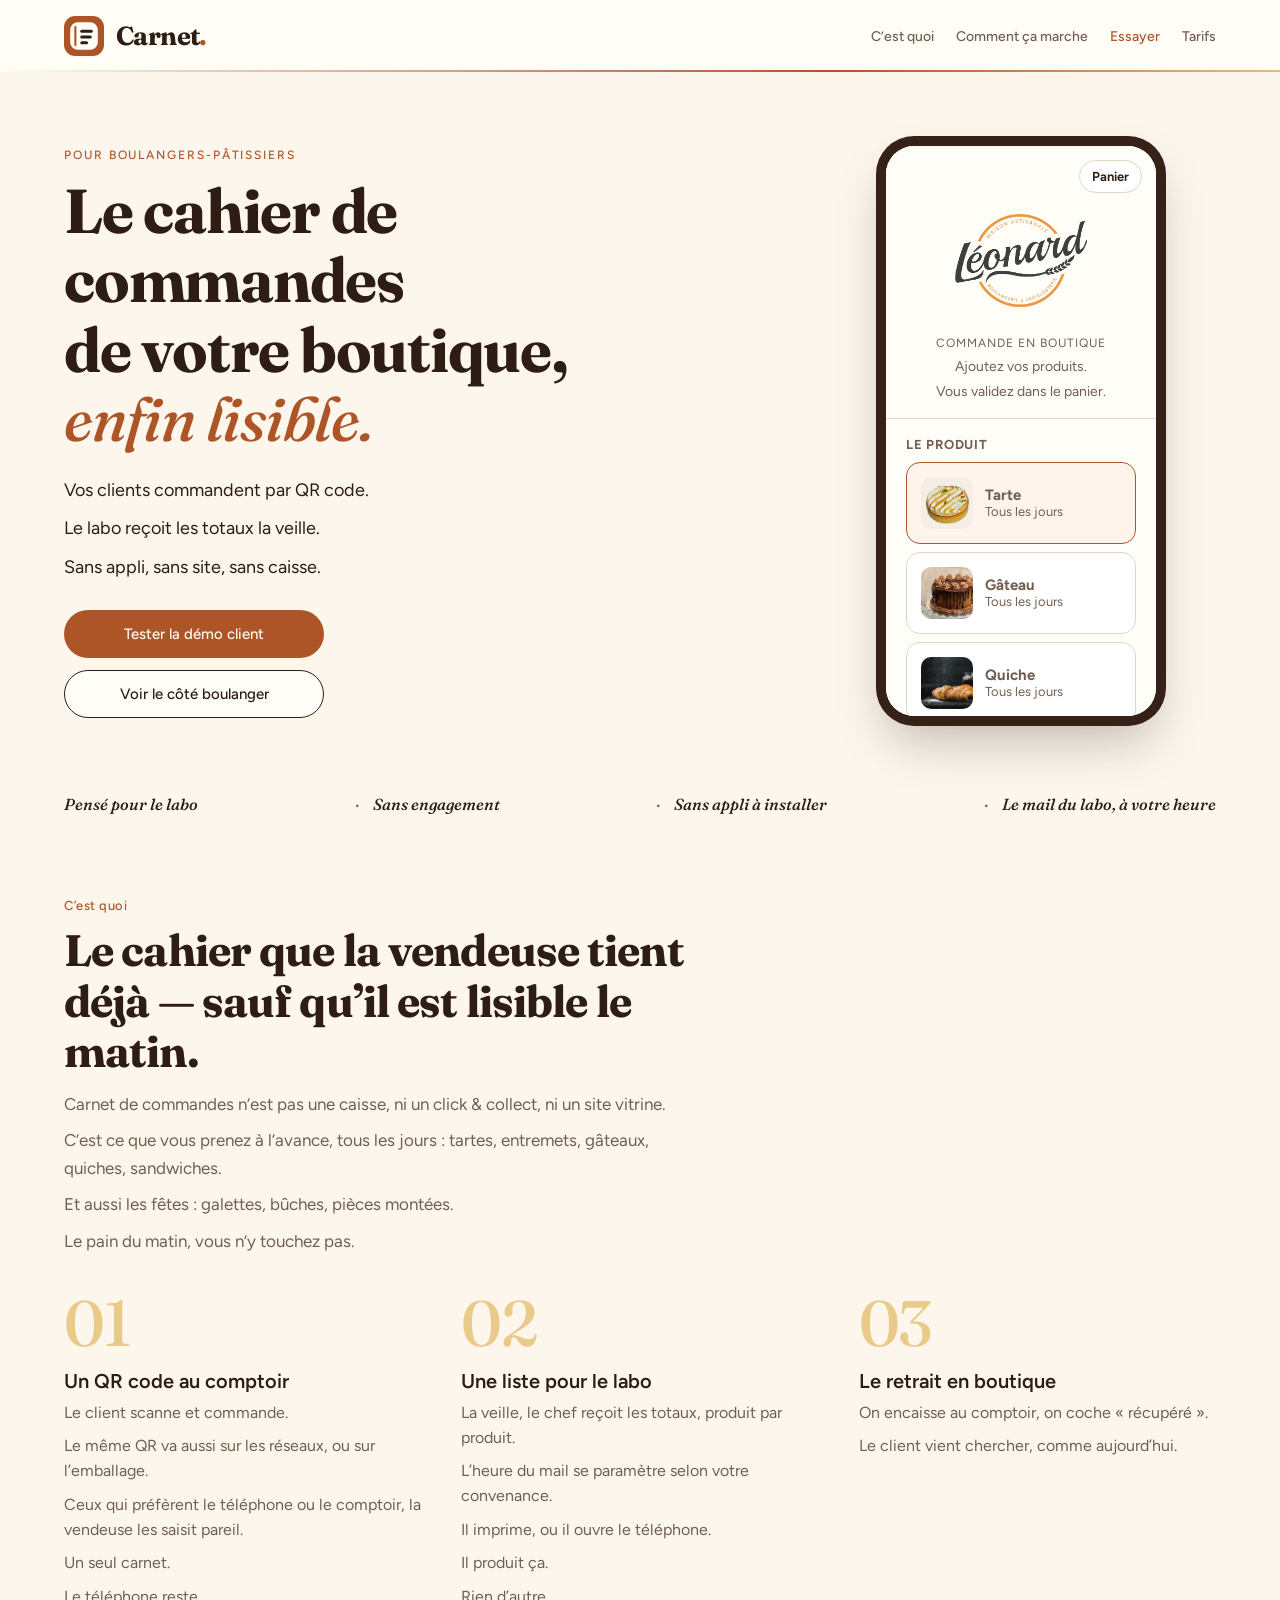
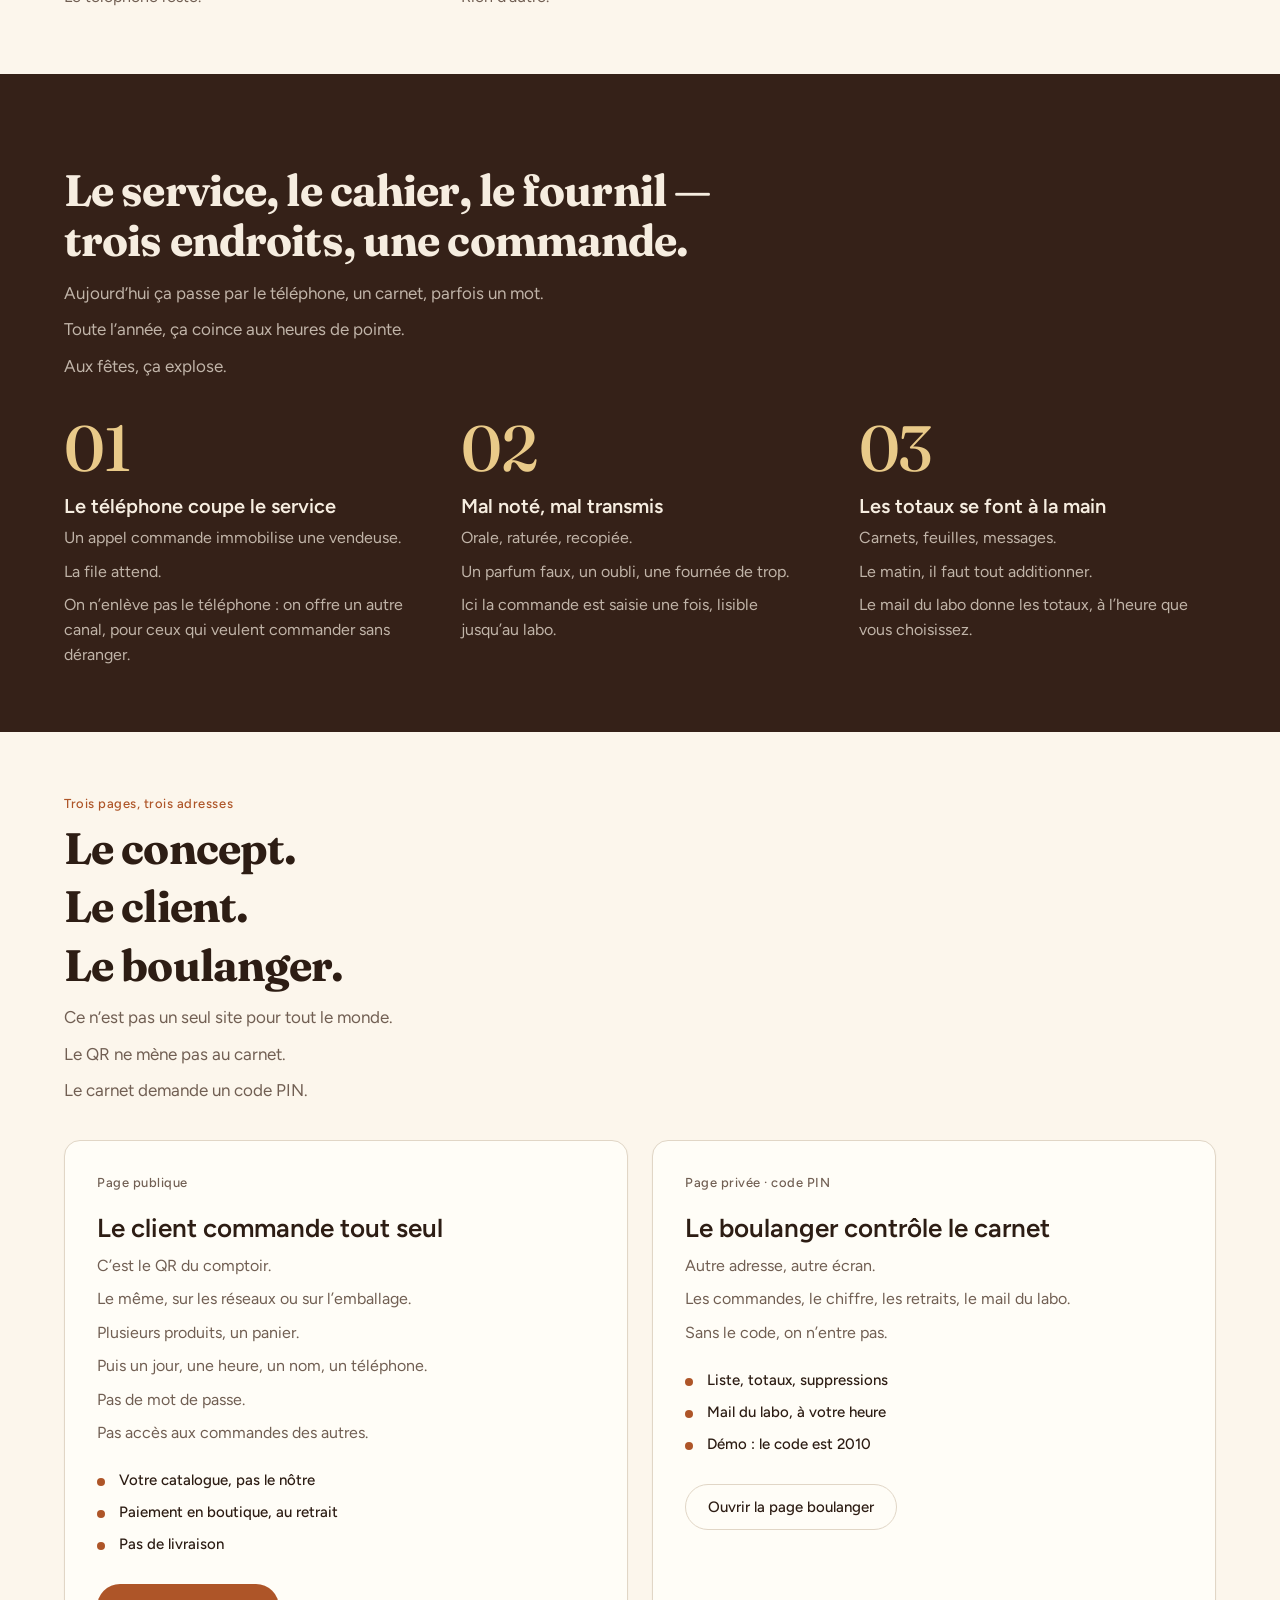
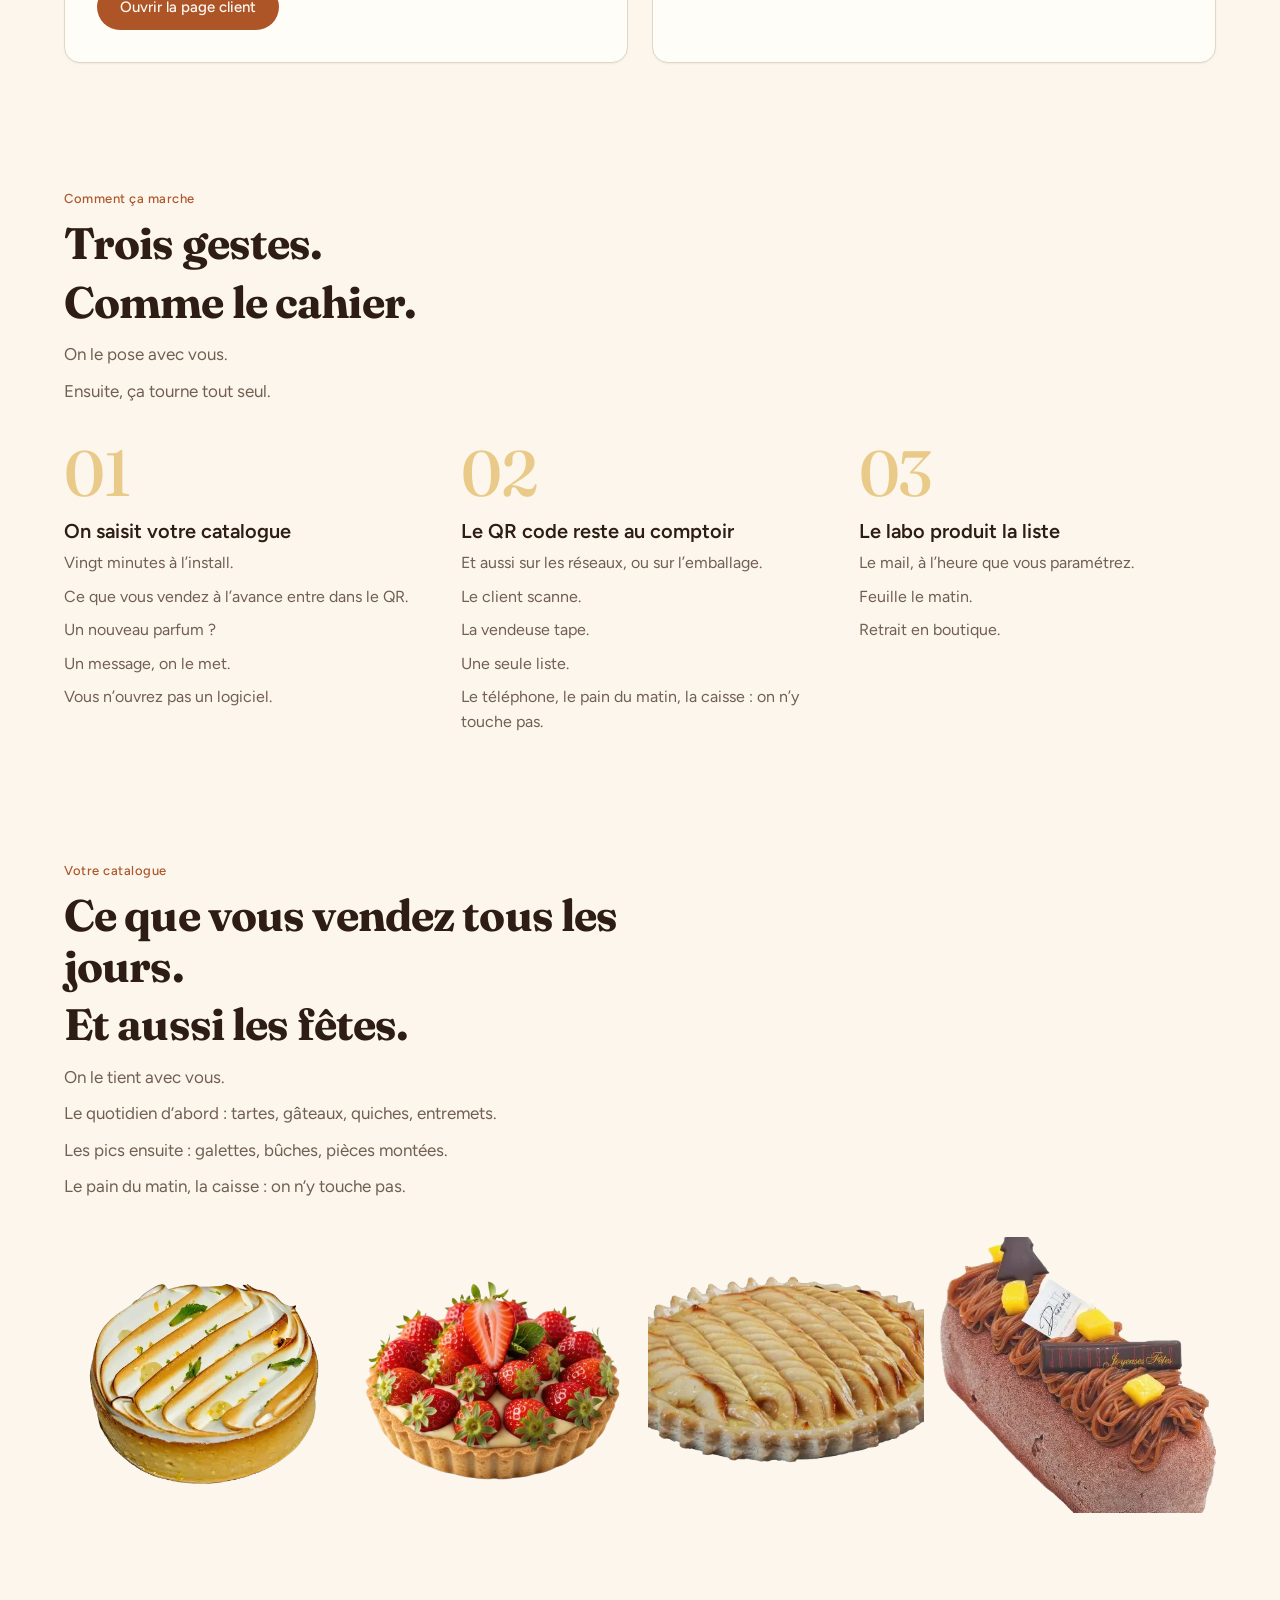
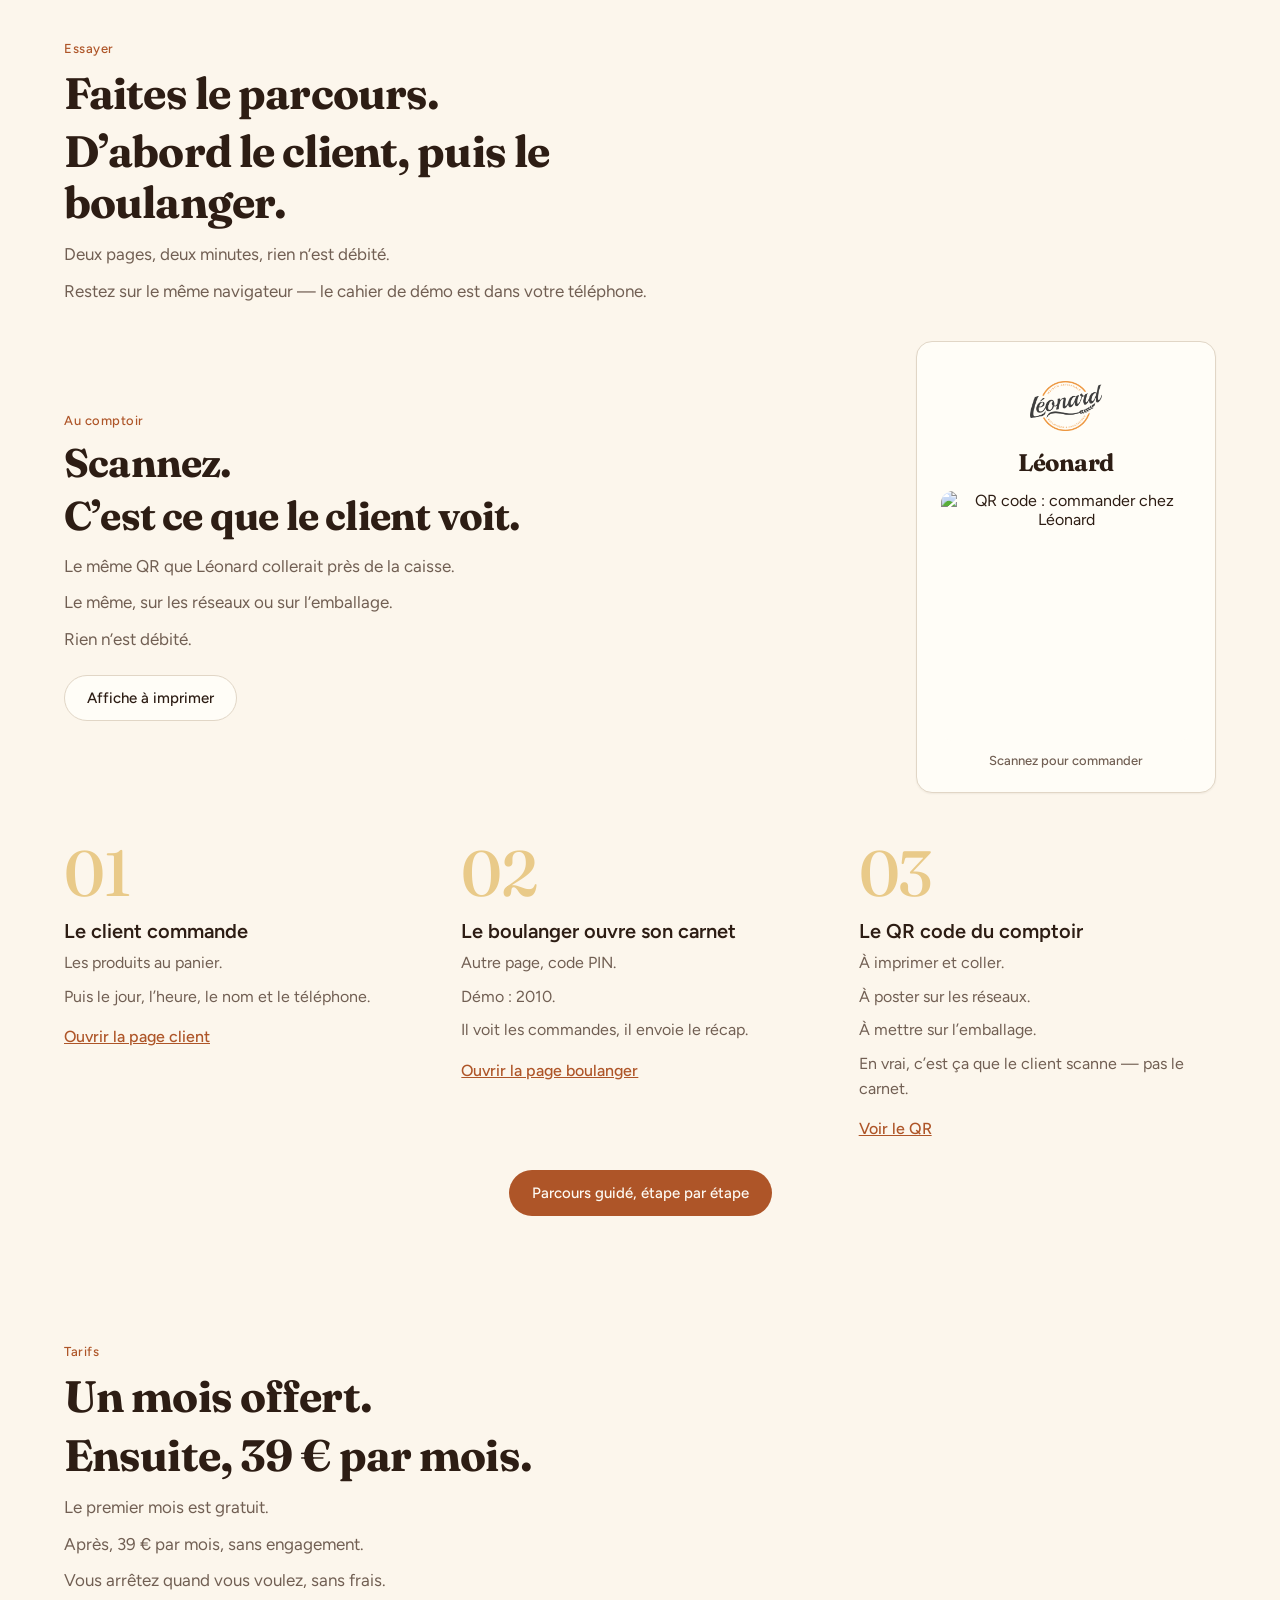
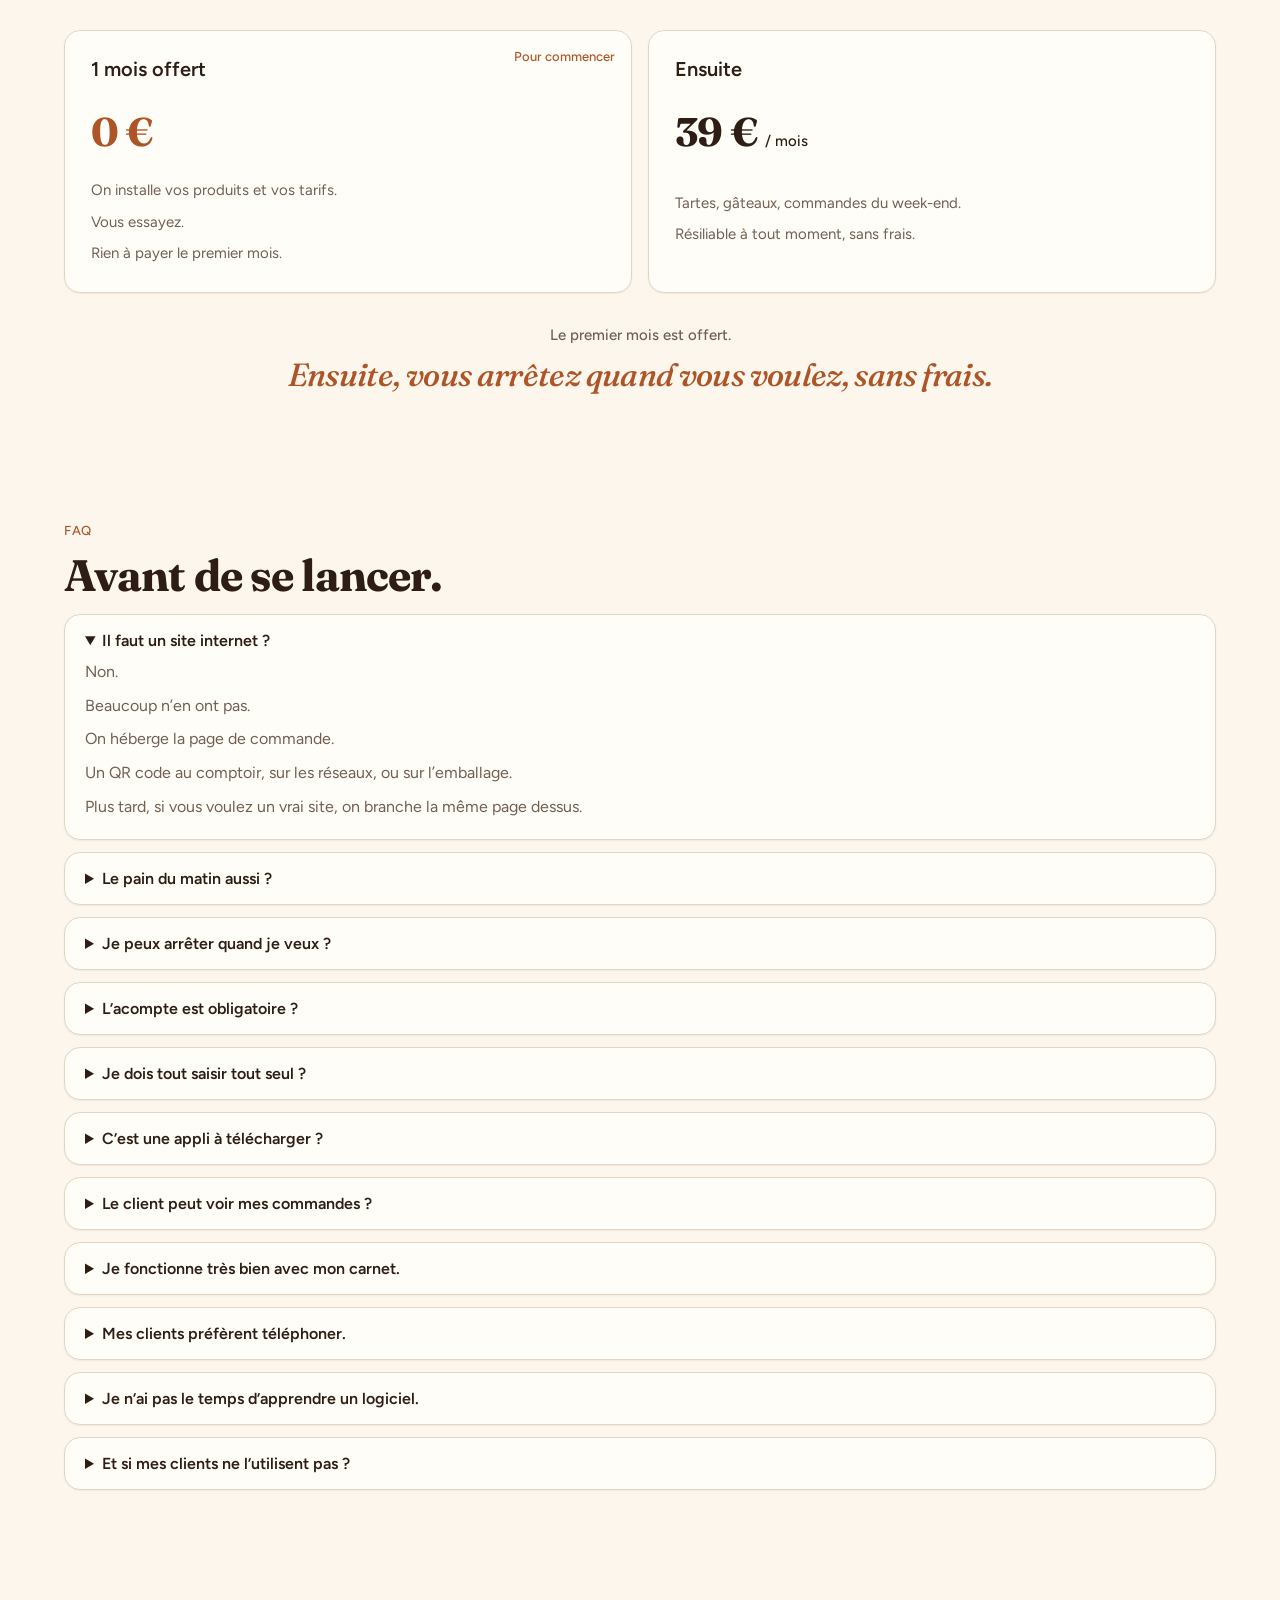
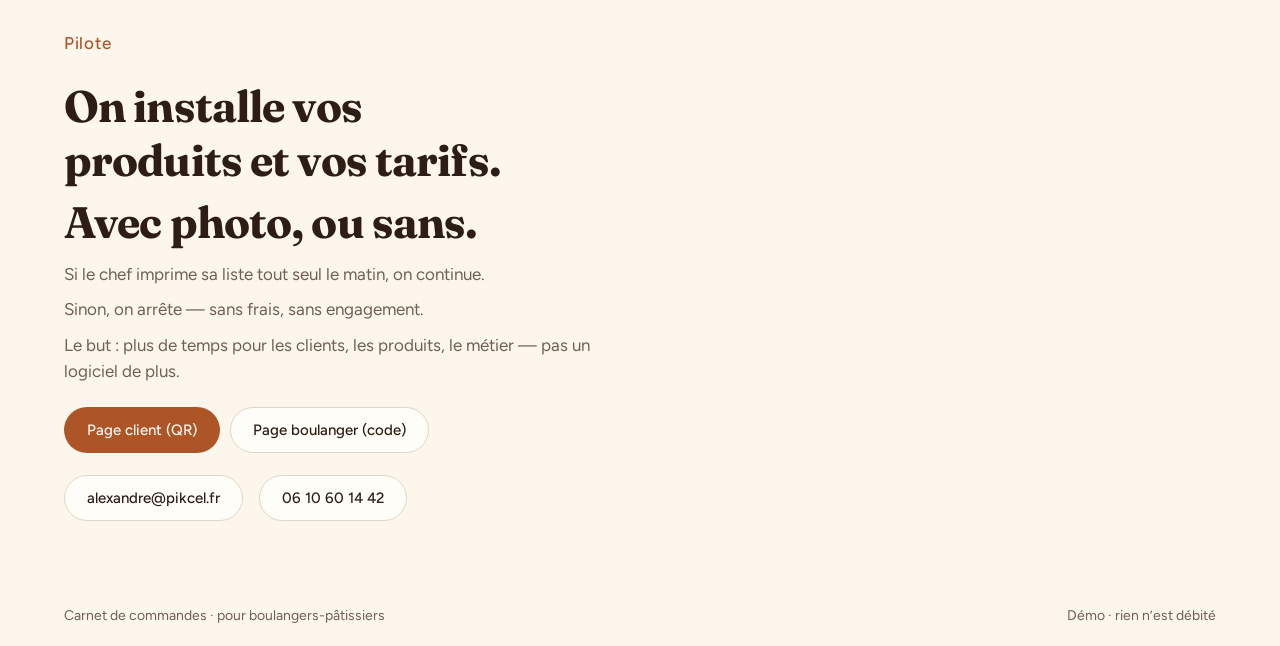
==== index.html @ 541cb3a3 "Donner a la vitrine l'allure d'une fiche de boulangerie, avec le telephone de demo et un menu mobile" ====
<!DOCTYPE html>
<html lang="fr">
<head>
  <meta charset="UTF-8">
  <meta name="viewport" content="width=device-width, initial-scale=1">
  <title>Carnet de commandes — Le cahier des boulangers-pâtissiers</title>
  <meta name="description" content="Le cahier de commandes de la boutique, lisible pour le labo. Moins d’appels pendant le service, moins d’erreurs de transmission. Sans site, sans appli, sans caisse.">
  <link rel="preconnect" href="https://fonts.googleapis.com">
  <link rel="preconnect" href="https://fonts.gstatic.com" crossorigin>
  <link href="https://fonts.googleapis.com/css2?family=Figtree:wght@400;500;600&family=Fraunces:ital,opsz,wght@0,9..144,500;0,9..144,700;1,9..144,500&display=swap" rel="stylesheet">
  <link rel="stylesheet" href="styles.css?v=57">
  <script src="motion.js?v=2"></script>
</head>
<body class="site">
  <header class="mast">
    <div class="wrap mast-in">
      <a class="brand" href="index.html">
        <img class="brand-logo" src="assets/logo-carnet.svg?v=6" alt="">
        Carnet<span class="brand-dot">.</span>
      </a>
      <nav class="nav" id="site-nav">
        <div class="nav-panel">
          <div class="nav-links">
            <a href="#quoi">C’est quoi</a>
            <a href="#marche">Comment ça marche</a>
            <a class="is-act" href="#essai">Essayer</a>
            <a href="#tarifs">Tarifs</a>
          </div>
          <div class="nav-extra">
            <p class="nav-pitch">Le cahier de commandes de la boutique.<br>Lisible pour le labo.</p>
            <ul class="nav-points">
              <li>Sans site</li>
              <li>Sans appli</li>
              <li>Code PIN</li>
            </ul>
            <p class="nav-kicker">Deux pages indépendantes</p>
            <div class="nav-cards">
              <a class="nav-card" href="commande.html">
                <span>Page publique</span>
                <strong>Le client commande</strong>
              </a>
              <a class="nav-card" href="patron.html">
                <span>Page privée · PIN</span>
                <strong>Le boulanger contrôle</strong>
              </a>
            </div>
            <div class="nav-foot">
              <a href="tel:+33610601442">06 10 60 14 42</a>
              <a href="mailto:alexandre@pikcel.fr">alexandre@pikcel.fr</a>
            </div>
          </div>
        </div>
      </nav>
      <button class="nav-toggle" type="button" aria-expanded="false" aria-controls="site-nav" aria-label="Ouvrir le menu">
        <span></span>
      </button>
    </div>
  </header>

  <section class="hero-pro">
    <div class="wrap hero-grid">
      <div>
        <p class="badge">Pour boulangers-pâtissiers</p>
        <h1>Le cahier de commandes<br>de votre boutique,<br><em>enfin lisible.</em></h1>
        <p class="lead">Vos clients commandent par QR code.<br>Le labo reçoit les totaux la veille.<br>Sans appli, sans site, sans caisse.</p>
        <div class="cta-row">
          <a class="btn btn-fill" href="commande.html">Tester la démo client</a>
          <a class="btn btn-line" href="patron.html">Voir le côté boulanger</a>
        </div>
      </div>
      <div class="device-wrap">
        <div class="device">
          <iframe src="commande.html" title="Ce que le client voit en scannant le QR" loading="lazy"></iframe>
        </div>
      </div>
    </div>
  </section>

  <section class="trust">
    <div class="wrap">
      <ul class="trust-in">
        <li>Pensé pour le labo</li>
        <li>Sans engagement</li>
        <li>Sans appli à installer</li>
        <li>Le mail du labo, à votre heure</li>
      </ul>
    </div>
  </section>

  <section class="block" id="quoi">
    <div class="wrap">
      <p class="eyebrow-pro">C’est quoi</p>
      <h2>Le cahier que la vendeuse tient déjà — sauf qu’il est lisible le matin.</h2>
      <p class="intro">Carnet de commandes n’est pas une caisse, ni un click &amp; collect, ni un site vitrine.<br>C’est ce que vous prenez à l’avance, tous les jours : tartes, entremets, gâteaux, quiches, sandwiches.<br>Et aussi les fêtes : galettes, bûches, pièces montées.<br>Le pain du matin, vous n’y touchez pas.</p>
      <ol class="ledger">
        <li>
          <span>01</span>
          <div>
            <h3>Un QR code au comptoir</h3>
            <p>Le client scanne et commande.<br>Le même QR va aussi sur les réseaux, ou sur l’emballage.<br>Ceux qui préfèrent le téléphone ou le comptoir, la vendeuse les saisit pareil.<br>Un seul carnet.<br>Le téléphone reste.</p>
          </div>
        </li>
        <li>
          <span>02</span>
          <div>
            <h3>Une liste pour le labo</h3>
            <p>La veille, le chef reçoit les totaux, produit par produit.<br>L’heure du mail se paramètre selon votre convenance.<br>Il imprime, ou il ouvre le téléphone.<br>Il produit ça.<br>Rien d’autre.</p>
          </div>
        </li>
        <li>
          <span>03</span>
          <div>
            <h3>Le retrait en boutique</h3>
            <p>On encaisse au comptoir, on coche « récupéré ».<br>Le client vient chercher, comme aujourd’hui.</p>
          </div>
        </li>
      </ol>
    </div>
  </section>

  <section class="block is-crust" id="probleme">
    <div class="wrap">
      <p class="eyebrow-pro">Le problème</p>
      <h2>Le service, le cahier, le fournil — trois endroits, une commande.</h2>
      <p class="intro">Aujourd’hui ça passe par le téléphone, un carnet, parfois un mot.<br>Toute l’année, ça coince aux heures de pointe.<br>Aux fêtes, ça explose.</p>
      <ol class="faults">
        <li>
          <h3>Le téléphone coupe le service</h3>
          <p>Un appel commande immobilise une vendeuse.<br>La file attend.<br>On n’enlève pas le téléphone : on offre un autre canal, pour ceux qui veulent commander sans déranger.</p>
        </li>
        <li>
          <h3>Mal noté, mal transmis</h3>
          <p>Orale, raturée, recopiée.<br>Un parfum faux, un oubli, une fournée de trop.<br>Ici la commande est saisie une fois, lisible jusqu’au labo.</p>
        </li>
        <li>
          <h3>Les totaux se font à la main</h3>
          <p>Carnets, feuilles, messages.<br>Le matin, il faut tout additionner.<br>Le mail du labo donne les totaux, à l’heure que vous choisissez.</p>
        </li>
      </ol>
    </div>
  </section>

  <section class="block" id="vues">
    <div class="wrap">
      <p class="eyebrow-pro">Trois pages, trois adresses</p>
      <h2>Le concept.<br>Le client.<br>Le boulanger.</h2>
      <p class="intro">Ce n’est pas un seul site pour tout le monde.<br>Le QR ne mène pas au carnet.<br>Le carnet demande un code PIN.</p>
      <div class="split">
        <article class="split-card">
          <p class="split-kicker">Page publique</p>
          <h3>Le client commande tout seul</h3>
          <p>C’est le QR du comptoir.<br>Le même, sur les réseaux ou sur l’emballage.<br>Plusieurs produits, un panier.<br>Puis un jour, une heure, un nom, un téléphone.<br>Pas de mot de passe.<br>Pas accès aux commandes des autres.</p>
          <ul class="ticks">
            <li>Votre catalogue, pas le nôtre</li>
            <li>Paiement en boutique, au retrait</li>
            <li>Pas de livraison</li>
          </ul>
          <a class="btn btn-fill" href="commande.html">Ouvrir la page client</a>
        </article>
        <article class="split-card">
          <p class="split-kicker">Page privée · code PIN</p>
          <h3>Le boulanger contrôle le carnet</h3>
          <p>Autre adresse, autre écran.<br>Les commandes, le chiffre, les retraits, le mail du labo.<br>Sans le code, on n’entre pas.</p>
          <ul class="ticks">
            <li>Liste, totaux, suppressions</li>
            <li>Mail du labo, à votre heure</li>
            <li>Démo : le code est 2010</li>
          </ul>
          <a class="btn btn-line" href="patron.html">Ouvrir la page boulanger</a>
        </article>
      </div>
    </div>
  </section>

  <section class="block" id="marche">
    <div class="wrap">
      <p class="eyebrow-pro">Comment ça marche</p>
      <h2>Trois gestes.<br>Comme le cahier.</h2>
      <p class="intro">On le pose avec vous.<br>Ensuite, ça tourne tout seul.</p>
      <ol class="steps">
        <li>
          <span>01</span>
          <div>
            <h3>On saisit votre catalogue</h3>
            <p>Vingt minutes à l’install.<br>Ce que vous vendez à l’avance entre dans le QR.<br>Un nouveau parfum ?<br>Un message, on le met.<br>Vous n’ouvrez pas un logiciel.</p>
          </div>
        </li>
        <li>
          <span>02</span>
          <div>
            <h3>Le QR code reste au comptoir</h3>
            <p>Et aussi sur les réseaux, ou sur l’emballage.<br>Le client scanne.<br>La vendeuse tape.<br>Une seule liste.<br>Le téléphone, le pain du matin, la caisse : on n’y touche pas.</p>
          </div>
        </li>
        <li>
          <span>03</span>
          <div>
            <h3>Le labo produit la liste</h3>
            <p>Le mail, à l’heure que vous paramétrez.<br>Feuille le matin.<br>Retrait en boutique.</p>
          </div>
        </li>
      </ol>
    </div>
  </section>

  <section class="block" id="saisons">
    <div class="wrap">
      <p class="eyebrow-pro">Votre catalogue</p>
      <h2>Ce que vous vendez tous les jours.<br>Et aussi les fêtes.</h2>
      <p class="intro">On le tient avec vous.<br>Le quotidien d’abord : tartes, gâteaux, quiches, entremets.<br>Les pics ensuite : galettes, bûches, pièces montées.<br>Le pain du matin, la caisse : on n’y touche pas.</p>
      <div class="product-grid">
        <img src="assets/tarte_citron_meringue.webp?v=2" alt="Tarte citron meringuée">
        <img src="assets/tarte-aux-fraises.png" alt="Tarte aux fraises">
        <img src="assets/tarte-aux-pommes.webp?v=1" alt="Tarte aux pommes">
        <img src="assets/buche-marron.webp" alt="Bûche de fête">
      </div>
    </div>
  </section>

  <section class="block" id="essai">
    <div class="wrap">
      <p class="eyebrow-pro">Essayer</p>
      <h2>Faites le parcours.<br>D’abord le client, puis le boulanger.</h2>
      <p class="intro">Deux pages, deux minutes, rien n’est débité.<br>Restez sur le même navigateur — le cahier de démo est dans votre téléphone.</p>
      <div class="qr-stage">
        <div>
          <p class="eyebrow-pro">Au comptoir</p>
          <h3 class="qr-title">Scannez.<br>C’est ce que le client voit.</h3>
          <p class="intro">Le même QR que Léonard collerait près de la caisse.<br>Le même, sur les réseaux ou sur l’emballage.<br>Rien n’est débité.</p>
          <a class="btn btn-line" href="qr.html">Affiche à imprimer</a>
        </div>
        <figure class="qr-card">
          <img class="qr-shop" src="assets/logo-leonardd.png?v=2" alt="">
          <strong>Léonard</strong>
          <img class="qr-code" id="site-qr" alt="QR code : commander chez Léonard">
          <p>Scannez pour commander</p>
        </figure>
      </div>
      <ol class="path">
        <li>
          <span>01</span>
          <div>
            <h3>Le client commande</h3>
            <p>Les produits au panier.<br>Puis le jour, l’heure, le nom et le téléphone.</p>
            <p class="card-cta"><a href="commande.html">Ouvrir la page client</a></p>
          </div>
        </li>
        <li>
          <span>02</span>
          <div>
            <h3>Le boulanger ouvre son carnet</h3>
            <p>Autre page, code PIN.<br>Démo : 2010.<br>Il voit les commandes, il envoie le récap.</p>
            <p class="card-cta"><a href="patron.html">Ouvrir la page boulanger</a></p>
          </div>
        </li>
        <li>
          <span>03</span>
          <div>
            <h3>Le QR code du comptoir</h3>
            <p>À imprimer et coller.<br>À poster sur les réseaux.<br>À mettre sur l’emballage.<br>En vrai, c’est ça que le client scanne — pas le carnet.</p>
            <p class="card-cta"><a href="qr.html">Voir le QR</a></p>
          </div>
        </li>
      </ol>
      <p class="center-link"><a class="btn btn-fill" href="test.html">Parcours guidé, étape par étape</a></p>
    </div>
  </section>

  <section class="block" id="tarifs">
    <div class="wrap">
      <p class="eyebrow-pro">Tarifs</p>
      <h2>Un mois offert.<br>Ensuite, 39&nbsp;€ par mois.</h2>
      <p class="intro">Le premier mois est gratuit.<br>Après, 39&nbsp;€ par mois, sans engagement.<br>Vous arrêtez quand vous voulez, sans frais.</p>
      <div class="grid-2">
        <article class="card plan is-hot">
          <p class="plan-flag">Pour commencer</p>
          <h3>1 mois offert</h3>
          <p class="amount">0&nbsp;€</p>
          <p>On installe vos produits et vos tarifs.<br>Vous essayez.<br>Rien à payer le premier mois.</p>
        </article>
        <article class="card plan">
          <h3>Ensuite</h3>
          <p class="amount">39&nbsp;€ <span>/ mois</span></p>
          <p>Tartes, gâteaux, commandes du week-end.<br>Résiliable à tout moment, sans frais.</p>
        </article>
      </div>
      <p class="plan-promise">Le premier mois est offert.<br><em>Ensuite, vous arrêtez quand vous voulez, sans frais.</em></p>
    </div>
  </section>

  <section class="block faq" id="faq">
    <div class="wrap">
      <p class="eyebrow-pro">FAQ</p>
      <h2>Avant de se lancer.</h2>
      <details open>
        <summary>Il faut un site internet&nbsp;?</summary>
        <p>Non.<br>Beaucoup n’en ont pas.<br>On héberge la page de commande.<br>Un QR code au comptoir, sur les réseaux, ou sur l’emballage.<br>Plus tard, si vous voulez un vrai site, on branche la même page dessus.</p>
      </details>
      <details>
        <summary>Le pain du matin aussi&nbsp;?</summary>
        <p>Non.<br>Pour ça vous avez la caisse.<br>Là, c’est le cahier : le quotidien et les fêtes, pris à l’avance.</p>
      </details>
      <details>
        <summary>Je peux arrêter quand je veux&nbsp;?</summary>
        <p>Oui.<br>L’abonnement se résilie à tout moment, sans frais.<br>Pas d’engagement, pas de préavis pénalisant.</p>
      </details>
      <details>
        <summary>L’acompte est obligatoire&nbsp;?</summary>
        <p>Non.<br>Seulement si vous le souhaitez.<br>Sinon, tout se paie au retrait, en caisse.</p>
      </details>
      <details>
        <summary>Je dois tout saisir tout seul&nbsp;?</summary>
        <p>Non.<br>On installe vos produits et vos tarifs avec vous (20 min).<br>Un nouveau parfum&nbsp;?<br>Un message.<br>Vous n’ouvrez pas un back-office à 5h.</p>
      </details>
      <details>
        <summary>C’est une appli à télécharger&nbsp;?</summary>
        <p>Non.<br>Le client scanne le QR, sans code.<br>Le boulanger ouvre une autre adresse, avec un PIN.<br>Rien à installer sur le téléphone de l’équipe.</p>
      </details>
      <details>
        <summary>Le client peut voir mes commandes&nbsp;?</summary>
        <p>Non.<br>Le QR ouvre seulement la page pour commander.<br>Le carnet du boulanger est une autre adresse, derrière un code PIN.</p>
      </details>
      <details>
        <summary>Je fonctionne très bien avec mon carnet.</summary>
        <p>On ne le jette pas.<br>L’idée, c’est de voir s’il y a des commandes — le quotidien comme les fêtes — qui passeraient plus simplement, sans rature et sans recopier pour le labo.</p>
      </details>
      <details>
        <summary>Mes clients préfèrent téléphoner.</summary>
        <p>Ils peuvent.<br>Le QR est un canal de plus, pour ceux qui ne veulent pas attendre ou déranger.<br>La vendeuse saisit aussi les appels dans le même carnet.</p>
      </details>
      <details>
        <summary>Je n’ai pas le temps d’apprendre un logiciel.</summary>
        <p>Vous n’ouvrez pas un logiciel.<br>On installe vos produits et vos tarifs avec vous (20 min).<br>Ensuite : un QR pour le client, un code PIN pour le boulanger.</p>
      </details>
      <details>
        <summary>Et si mes clients ne l’utilisent pas&nbsp;?</summary>
        <p>Vous avez un mois offert.<br>Si ça ne sert pas le labo, vous arrêtez.<br>Pas d’adoption magique — un essai mesurable.</p>
      </details>
    </div>
  </section>

  <section class="band" id="contact">
    <div class="wrap">
      <p class="eyebrow-pro light">Pilote</p>
      <h2>On installe vos produits et vos tarifs.<br>Avec photo, ou sans.</h2>
      <p>Si le chef imprime sa liste tout seul le matin, on continue.<br>Sinon, on arrête — sans frais, sans engagement.<br>Le but : plus de temps pour les clients, les produits, le métier — pas un logiciel de plus.</p>
      <div class="cta-row contact-cta">
        <a class="btn btn-fill" href="commande.html">Page client (QR)</a>
        <a class="btn btn-line" href="patron.html">Page boulanger (code)</a>
      </div>
      <div class="contact-box">
        <a class="btn btn-line" href="mailto:alexandre@pikcel.fr?subject=Carnet%20de%20commandes%20boulangerie">alexandre@pikcel.fr</a>
        <a class="btn btn-line" href="tel:+33610601442">06 10 60 14 42</a>
      </div>
    </div>
  </section>

  <footer class="foot">
    <div class="wrap foot-in">
      <span>Carnet de commandes · pour boulangers-pâtissiers</span>
      <span>Démo · rien n’est débité</span>
    </div>
  </footer>
  <script src="nav.js"></script>
  <script>
    (function () {
      const url = new URL("commande.html", window.location.href).href;
      const src =
        "https://api.qrserver.com/v1/create-qr-code/?size=280x280&margin=8&data=" +
        encodeURIComponent(url);
      ["site-qr"].forEach((id) => {
        const img = document.getElementById(id);
        if (img) img.src = src;
      });
    })();
  </script>
</body>
</html>
---- styles.css ----
:root {
  --bg: #fcf6ec;
  --paper: #fffdf7;
  --ink: #2d1d14;
  --muted: #715f53;
  --line: #e1d6c6;
  --accent: #ae5528;
  --accent-dark: #ae5528;
  --primary-fg: #fdfaf3;
  --secondary: #f3e6d2;
  --wheat: #e9ca89;
  --crust: #352118;
  --crust-fg: #f6ede0;
  --ok: #2f6b3a;
  --ok-bg: #e7f3e9;
  --shadow: 0 1px 2px rgba(45, 29, 20, 0.06);
  --shadow-photo: 0 25px 50px -12px rgba(45, 29, 20, 0.28);
  --radius: 0.75rem;
  --radius-card: 1rem;
  --serif: "Fraunces", Georgia, serif;
  --sans: "Figtree", system-ui, sans-serif;
}

* {
  box-sizing: border-box;
}

html,
body {
  margin: 0;
  min-height: 100%;
}

html {
  scroll-behavior: smooth;
  scroll-padding-top: 80px;
}

body {
  font-family: var(--sans);
  color: var(--ink);
}

a {
  color: inherit;
}

/* ——— Site vitrine ——— */

.site {
  background: var(--bg);
  color: var(--ink);
}

.wrap {
  width: min(72rem, calc(100% - 40px));
  margin: 0 auto;
}

.mast {
  position: sticky;
  top: 0;
  z-index: 20;
  background: color-mix(in srgb, var(--paper) 92%, transparent);
  backdrop-filter: blur(16px);
}

.mast::after {
  content: "";
  position: absolute;
  left: 0;
  right: 0;
  bottom: 0;
  height: 2px;
  pointer-events: none;
  background: linear-gradient(
    90deg,
    transparent 0%,
    var(--line) 8%,
    var(--accent) 36%,
    var(--wheat) 58%,
    color-mix(in srgb, var(--accent) 72%, var(--ink)) 80%,
    transparent 100%
  );
  background-size: 180% 100%;
  animation: mast-line 2.5s ease-in-out infinite alternate;
}

@keyframes mast-line {
  from {
    background-position: 0% 0;
  }
  to {
    background-position: 100% 0;
  }
}

.mast-in,
.top {
  display: flex;
  justify-content: space-between;
  align-items: center;
  gap: 12px;
  padding: 16px 0;
  position: relative;
}

.site .brand {
  margin-right: auto;
  font-weight: 700;
  letter-spacing: -0.02em;
}

.nav-toggle {
  display: none;
  width: 44px;
  height: 44px;
  margin: 0;
  padding: 0;
  border: 0;
  background: transparent;
  cursor: pointer;
}

.nav-toggle span,
.nav-toggle span::before,
.nav-toggle span::after {
  display: block;
  width: 22px;
  height: 2px;
  margin: 0 auto;
  background: var(--ink);
  border-radius: 2px;
  transition: transform 0.32s cubic-bezier(0.22, 1, 0.36, 1), opacity 0.2s ease;
}

.nav-toggle span {
  position: relative;
}

.nav-toggle span::before,
.nav-toggle span::after {
  content: "";
  position: absolute;
  left: 0;
  transform-origin: center;
}

.nav-toggle span::before {
  top: -7px;
}

.nav-toggle span::after {
  top: 7px;
}

.nav-toggle[aria-expanded="true"] span {
  background: transparent;
}

.nav-toggle[aria-expanded="true"] span::before {
  top: 0;
  transform: rotate(45deg);
}

.nav-toggle[aria-expanded="true"] span::after {
  top: 0;
  transform: rotate(-45deg);
}

.brand {
  display: inline-flex;
  align-items: center;
  gap: 0;
  font-family: var(--serif);
  font-size: 26px;
  font-weight: 500;
  text-decoration: none;
  letter-spacing: -0.02em;
  white-space: nowrap;
  color: var(--ink);
}

.brand-dot {
  color: var(--accent);
  letter-spacing: 0;
  margin-left: -0.08em;
}

.brand-mark,
.brand-logo {
  width: 40px;
  height: 40px;
  margin-right: 12px;
  border-radius: 0;
  display: block;
  align-self: center;
}

.brand-mark {
  background: var(--accent);
  box-shadow: inset 0 -10px 0 rgba(255, 255, 255, 0.18);
}

.nav {
  display: flex;
  flex-wrap: wrap;
  gap: 8px 22px;
  align-items: center;
}

.nav-panel,
.nav-links {
  display: flex;
  flex-wrap: wrap;
  gap: 8px 22px;
  align-items: center;
}

.nav-extra {
  display: none;
}

.nav a {
  text-decoration: none;
  font-size: 14px;
  font-weight: 500;
  color: var(--muted);
  transition: color 0.2s ease;
}

.nav a:hover {
  color: var(--ink);
}

.nav .nav-links a.is-act {
  color: var(--accent);
}

.btn {
  display: inline-flex;
  align-items: center;
  justify-content: center;
  padding: 13px 22px;
  border-radius: 999px;
  text-decoration: none;
  font-weight: 500;
  font-size: 15px;
  border: 1px solid transparent;
  transition:
    transform 0.28s cubic-bezier(0.22, 1, 0.36, 1),
    background 0.2s ease,
    border-color 0.2s ease,
    box-shadow 0.28s ease;
}

.btn:hover {
  transform: translateY(-2px);
}

.btn-fill {
  background: var(--accent);
  color: var(--primary-fg) !important;
}

.btn-fill:hover {
  background: var(--crust);
}

.btn-line {
  background: var(--paper);
  border-color: var(--line);
  color: var(--ink) !important;
}

.btn-line:hover {
  border-color: var(--ink);
}

.btn-light {
  background: var(--paper);
  color: var(--ink) !important;
}

.btn-ghost {
  background: transparent;
  border-color: var(--line);
  color: var(--ink) !important;
}

.hero-pro {
  position: relative;
  overflow: visible;
  padding: 64px 0 48px;
  background: var(--bg);
}

@keyframes intro-rise {
  from {
    opacity: 0;
    transform: translate3d(0, 20px, 0);
  }
  to {
    opacity: 1;
    transform: none;
  }
}

@keyframes intro-phone {
  from {
    opacity: 0;
    transform: translate3d(0, 32px, 0);
  }
  to {
    opacity: 1;
    transform: none;
  }
}

@keyframes intro-mast {
  from {
    opacity: 0;
  }
  to {
    opacity: 1;
  }
}

.site .mast {
  animation: intro-mast 0.65s ease both;
}

.hero-pro .badge {
  animation: intro-rise 0.7s cubic-bezier(0.22, 1, 0.36, 1) 0.05s both;
}

.hero-pro h1 {
  animation: intro-rise 0.78s cubic-bezier(0.22, 1, 0.36, 1) 0.14s both;
}

.hero-pro .lead {
  animation: intro-rise 0.78s cubic-bezier(0.22, 1, 0.36, 1) 0.26s both;
}

.hero-pro .cta-row {
  animation: intro-rise 0.78s cubic-bezier(0.22, 1, 0.36, 1) 0.38s both;
}

.hero-pro .device-wrap {
  animation: intro-phone 0.95s cubic-bezier(0.22, 1, 0.36, 1) 0.22s both;
}

.site .trust {
  animation: intro-rise 0.7s cubic-bezier(0.22, 1, 0.36, 1) 0.56s both;
}

@media (prefers-reduced-motion: reduce) {
  .site .mast,
  .mast::after,
  .hero-pro .badge,
  .hero-pro h1,
  .hero-pro .lead,
  .hero-pro .cta-row,
  .hero-pro .device-wrap,
  .site .trust {
    animation: none;
  }

  .mast::after {
    background-size: 100% 100%;
    background-position: center;
  }
}

.hero-grid {
  display: grid;
  grid-template-columns: 0.95fr 1.05fr;
  gap: 56px;
  align-items: center;
}

.badge {
  display: inline-flex;
  margin: 0 0 18px;
  font-size: 15px;
  font-weight: 500;
  color: var(--accent);
}

.hero-pro .badge {
  font-family: var(--sans);
  font-style: normal;
  font-weight: 500;
  font-size: 12px;
  letter-spacing: 0.16em;
  text-transform: uppercase;
}

.hero-pro h1 em {
  font-style: italic;
  font-weight: 500;
  color: var(--accent);
}

.hero-pro h1,
.block h2,
.band h2,
.qr-title,
.plan .amount {
  font-family: var(--serif);
  font-weight: 700;
  letter-spacing: -0.02em;
}

.plan h3,
.shot h3,
.split-card h3,
.ledger h3,
.faults h3,
.path h3,
.steps h3 {
  font-family: var(--sans);
  font-weight: 600;
  letter-spacing: 0;
}

.hero-pro h1 {
  margin: 0;
  font-size: clamp(38px, 5.2vw, 62px);
  line-height: 1.12;
  color: var(--ink);
}

.lead {
  margin: 22px 0 28px;
  font-size: 18px;
  line-height: 1.6;
  color: var(--muted);
  max-width: 36rem;
}

.hero-pro .lead {
  color: var(--ink);
  max-width: 28rem;
}

.hero-note {
  margin: 16px 0 0;
  font-size: 14px;
  color: var(--muted);
}

.hero-qr-row {
  display: flex;
  align-items: center;
  gap: 14px;
  margin-top: 22px;
}

.hero-qr-row .hero-note {
  margin: 0;
}

.hero-qr {
  display: grid;
  place-items: center;
  width: 88px;
  height: 88px;
  padding: 8px;
  flex-shrink: 0;
  background: var(--paper);
  border: 1px solid var(--line);
  border-radius: var(--radius-card);
  box-shadow: var(--shadow);
}

.hero-qr img {
  display: block;
  width: 100%;
  height: 100%;
  object-fit: contain;
}

.cta-row {
  display: flex;
  flex-wrap: wrap;
  gap: 10px;
}

.hero-pro .cta-row {
  flex-direction: column;
  align-items: flex-start;
  gap: 12px;
}

.hero-pro .cta-row .btn {
  min-width: 260px;
  padding: 14px 28px;
}

.hero-pro .btn-line {
  background: var(--paper);
  border-color: var(--ink);
}

.hero-shot {
  margin: 0;
  border-radius: var(--radius-card);
  overflow: hidden;
  box-shadow: var(--shadow-photo);
}

.hero-shot img {
  display: block;
  width: 100%;
  aspect-ratio: 1;
  object-fit: cover;
  object-position: center 28%;
}

.device-wrap {
  position: relative;
  justify-self: end;
  width: min(340px, 100%);
}

.device {
  width: 290px;
  height: 590px;
  border-radius: 38px;
  padding: 10px;
  background: var(--crust);
  box-shadow: var(--shadow-photo);
  overflow: hidden;
}

.device iframe {
  width: 100%;
  height: 100%;
  border: 0;
  border-radius: 28px;
  background: var(--paper);
}

.trust {
  background: transparent;
}

.trust-in {
  display: flex;
  flex-wrap: wrap;
  justify-content: space-between;
  gap: 10px 28px;
  margin: 0;
  padding: 20px 0;
  list-style: none;
}

.trust-in li {
  position: relative;
  margin: 0;
  font-family: var(--serif);
  font-size: 16px;
  font-style: italic;
  font-weight: 500;
  color: var(--ink);
}

.trust-in li + li::before {
  content: "·";
  position: absolute;
  left: -18px;
  color: var(--accent);
  font-style: normal;
}

.block {
  padding: 64px 0;
}

.block-tight {
  padding-top: 24px;
}

.block.tone {
  background: transparent;
}

.block.is-crust {
  background: var(--crust);
  color: var(--crust-fg);
}

.block.is-crust h2,
.block.is-crust h3 {
  color: var(--crust-fg);
}

.block.is-crust .intro,
.block.is-crust .faults p {
  color: color-mix(in srgb, var(--crust-fg) 72%, transparent);
}

.eyebrow-pro,
.kicker {
  margin: 0 0 12px;
  font-size: 13px;
  font-weight: 500;
  letter-spacing: 0.04em;
  text-transform: none;
  color: var(--accent);
}

.eyebrow-pro.light {
  color: var(--accent);
}

.block h2 {
  margin: 0 0 14px;
  font-size: clamp(30px, 4vw, 44px);
  line-height: 1.15;
  max-width: 22ch;
}

.intro {
  margin: 0 0 36px;
  color: var(--muted);
  max-width: 40rem;
  line-height: 1.6;
  font-size: 17px;
}

.site p br,
.site h2 br,
.site h3 br,
.demo p br,
.note br {
  display: block;
  content: "";
  margin-top: 0.55em;
}

.site h2 br,
.site h3 br {
  margin-top: 0.18em;
}

.grid-3,
.grid-2 {
  display: grid;
  gap: 16px;
}

.grid-3 {
  grid-template-columns: repeat(3, 1fr);
}

.grid-2 {
  grid-template-columns: 1fr 1fr;
}

.card {
  background: var(--paper);
  border: 1px solid var(--line);
  border-radius: var(--radius-card);
  padding: 26px;
  box-shadow: var(--shadow);
  transition: transform 0.35s cubic-bezier(0.22, 1, 0.36, 1), box-shadow 0.35s ease;
}

.card.lift:hover {
  transform: translateY(-3px);
  box-shadow: 0 16px 36px rgba(20, 14, 11, 0.08);
}

.card h3 {
  margin: 0 0 8px;
  font-size: 20px;
  font-family: var(--sans);
  font-weight: 600;
}

.card p {
  margin: 0;
  color: var(--muted);
  line-height: 1.55;
  font-size: 15px;
}

.icon-dot,
.num {
  display: block;
  min-width: 0;
  height: auto;
  padding: 0;
  margin-bottom: 12px;
  border-radius: 0;
  background: transparent;
  color: var(--wheat);
  font-family: var(--serif);
  font-size: 42px;
  font-weight: 500;
  letter-spacing: -0.02em;
  line-height: 1;
}

.card-cta {
  margin-top: 16px !important;
}

.card-cta a {
  font-weight: 500;
  color: var(--accent);
}

.center-link {
  margin: 28px 0 0;
  text-align: center;
}

.site .badge {
  font-family: var(--serif);
  font-style: italic;
  font-weight: 500;
  letter-spacing: -0.02em;
  text-transform: none;
  background: transparent;
  border: 0;
  padding: 0;
  margin-bottom: 14px;
}

.site .hero-pro .badge {
  font-family: var(--sans);
  font-style: normal;
  font-weight: 500;
  font-size: 12px;
  letter-spacing: 0.16em;
  text-transform: uppercase;
}

.ledger,
.faults,
.path,
.steps {
  margin: 0;
  padding: 0;
  list-style: none;
  background: transparent;
  border: 0;
  border-radius: 0;
  box-shadow: none;
  overflow: visible;
}

.ledger,
.steps,
.path {
  display: grid;
  grid-template-columns: repeat(3, 1fr);
  gap: 40px;
}

.ledger li,
.faults li,
.path li,
.steps li {
  display: block;
  padding: 0;
  border: 0;
}

.ledger span,
.faults li::before,
.path span,
.steps span {
  display: block;
  font-family: var(--serif);
  font-size: clamp(40px, 5vw, 64px);
  font-weight: 500;
  font-style: normal;
  letter-spacing: -0.02em;
  line-height: 1;
  color: var(--wheat);
  text-align: left;
  padding: 0;
  margin: 0 0 14px;
}

.faults {
  counter-reset: fault;
  display: grid;
  grid-template-columns: repeat(3, 1fr);
  gap: 40px;
}

.faults li {
  position: relative;
}

.faults li::before {
  counter-increment: fault;
  content: counter(fault, decimal-leading-zero);
}

.ledger h3,
.faults h3,
.path h3,
.steps h3 {
  margin: 0 0 8px;
  font-size: 20px;
}

.ledger p,
.faults p,
.path p,
.steps p {
  margin: 0;
  color: var(--muted);
  line-height: 1.55;
  font-size: 16px;
}

.qr-stage {
  display: grid;
  grid-template-columns: 1.1fr 0.9fr;
  gap: 40px;
  align-items: center;
  margin-bottom: 48px;
}

.qr-title {
  margin: 0 0 14px;
  font-size: clamp(28px, 3.6vw, 40px);
  font-weight: 700;
  letter-spacing: -0.02em;
  line-height: 1.15;
}

.qr-stage .intro {
  margin-bottom: 22px;
}

.qr-card {
  margin: 0;
  justify-self: end;
  width: min(300px, 100%);
  padding: 28px 24px 24px;
  background: var(--paper);
  border: 1px solid var(--line);
  border-radius: var(--radius-card);
  text-align: center;
  box-shadow: var(--shadow);
}

.qr-card img.qr-shop {
  width: 72px;
  height: auto;
  aspect-ratio: 1;
  object-fit: contain;
  margin: 0 auto 6px;
  display: block;
}

.qr-card strong {
  display: block;
  margin: 0 0 14px;
  font-family: var(--serif);
  font-size: 24px;
  font-weight: 700;
  letter-spacing: -0.02em;
}

.qr-card img.qr-code {
  display: block;
  width: 100%;
  aspect-ratio: 1;
  background: var(--paper);
  border-radius: var(--radius);
}

.qr-card p {
  margin: 12px 0 0;
  font-size: 13px;
  font-weight: 500;
  color: var(--muted);
}

.split {
  display: grid;
  grid-template-columns: 1fr 1fr;
  gap: 24px;
}

.split.is-3 {
  grid-template-columns: 1fr 1fr 1fr;
}

.split-card {
  background: var(--paper);
  border: 1px solid var(--line);
  border-radius: var(--radius-card);
  padding: 32px;
  box-shadow: var(--shadow);
}

.split-card.is-dark,
.split-card.is-mid {
  background: var(--paper);
  border-color: var(--line);
  color: var(--ink);
}

.split-kicker {
  margin: 0 0 10px;
  font-size: 13px;
  font-weight: 500;
  letter-spacing: 0.04em;
  text-transform: none;
  color: var(--accent);
}

.split-card.is-dark .split-kicker {
  color: var(--accent);
}

.split-card h3 {
  margin: 0 0 10px;
  font-size: 26px;
}

.split-card > p {
  margin: 0 0 18px;
  color: var(--muted);
  line-height: 1.55;
}

.split-card.is-dark > p {
  color: var(--muted);
}

.ticks {
  margin: 0 0 24px;
  padding: 0;
  list-style: none;
}

.ticks li {
  position: relative;
  padding: 7px 0 7px 22px;
  font-size: 15px;
  font-weight: 500;
}

.ticks li::before {
  content: "";
  position: absolute;
  left: 0;
  top: 14px;
  width: 8px;
  height: 8px;
  border-radius: 50%;
  background: var(--accent);
}

.product-grid {
  display: grid;
  grid-template-columns: repeat(4, 1fr);
  gap: 16px;
}

.product-grid img {
  display: block;
  width: 100%;
  aspect-ratio: 1;
  object-fit: cover;
  border-radius: var(--radius-card);
}

.shot {
  background: var(--paper);
  border-radius: var(--radius-card);
  overflow: hidden;
  border: 1px solid var(--line);
  box-shadow: var(--shadow);
}

.shot img {
  width: 100%;
  height: 320px;
  object-fit: cover;
  display: block;
  transition: transform 0.8s cubic-bezier(0.22, 1, 0.36, 1);
}

.shot:hover img {
  transform: scale(1.05);
}

.shot div {
  padding: 22px;
}

.shot h3 {
  margin: 0 0 8px;
  font-size: 22px;
}

.shot p {
  margin: 0;
  color: var(--muted);
  line-height: 1.5;
}

.who {
  display: flex;
  flex-wrap: wrap;
  gap: 8px;
  margin-top: 14px;
}

.tag {
  background: var(--paper);
  border: 1px solid var(--line);
  border-radius: 999px;
  padding: 8px 12px;
  font-size: 13px;
  font-weight: 500;
}

.tag.is-main {
  border-color: var(--line);
  background: var(--secondary);
  color: var(--accent);
}

.plan {
  display: flex;
  flex-direction: column;
  gap: 8px;
  position: relative;
}

.plan.is-hot {
  background: var(--paper);
  color: var(--ink);
  border-color: var(--line);
}

.plan.is-hot p,
.plan.is-hot .amount span {
  color: var(--muted);
}

.plan-flag {
  position: absolute;
  top: 16px;
  right: 16px;
  margin: 0 !important;
  font-size: 13px !important;
  letter-spacing: 0;
  text-transform: none;
  font-weight: 500;
  color: var(--accent) !important;
}

.plan .amount {
  margin: 4px 0 8px !important;
  font-size: 40px;
  font-weight: 700;
  font-family: var(--serif);
  letter-spacing: -0.02em;
  color: var(--ink);
}

.plan.is-hot .amount {
  color: var(--accent);
}

.plan .amount span {
  font-size: 15px;
  font-weight: 500;
  font-family: var(--sans);
  letter-spacing: 0;
}

.plan p {
  flex: 1;
}

.plan-promise {
  margin: 32px 0 0;
  text-align: center;
  font-size: 15px;
  font-weight: 500;
  color: var(--muted);
  line-height: 1.45;
}

.plan-promise em {
  display: block;
  margin-top: 8px;
  font-family: var(--serif);
  font-size: clamp(22px, 3.2vw, 32px);
  font-weight: 500;
  font-style: italic;
  letter-spacing: -0.02em;
  color: var(--accent);
  line-height: 1.25;
}

.faq details {
  background: var(--paper);
  border: 1px solid var(--line);
  border-radius: var(--radius-card);
  padding: 16px 20px;
  margin-bottom: 12px;
  box-shadow: var(--shadow);
}

.faq summary {
  cursor: pointer;
  font-weight: 600;
}

.faq details p {
  margin: 10px 0 4px;
  color: var(--muted);
  line-height: 1.55;
}

.band {
  padding: 64px 0;
  background: var(--bg);
  color: var(--ink);
}

.band h2 {
  margin: 0 0 12px;
  font-size: clamp(30px, 4vw, 44px);
  max-width: 16ch;
}

.band p {
  margin: 0 0 22px;
  color: var(--muted);
  max-width: 36rem;
  font-size: 17px;
  line-height: 1.55;
}

.contact-cta {
  margin-bottom: 22px;
}

.contact-box {
  display: flex;
  flex-wrap: wrap;
  gap: 10px 16px;
  align-items: center;
}

.foot {
  background: var(--bg);
  color: var(--muted);
  font-size: 14px;
  padding: 22px 0;
}

.foot-in {
  display: flex;
  justify-content: space-between;
  gap: 12px;
  flex-wrap: wrap;
}

.test-page .nav a,
.test-page .brand {
  color: var(--ink);
}

.poster {
  max-width: 420px;
  margin: 40px auto 64px;
  padding: 28px 24px 32px;
  background: var(--paper);
  border-radius: 24px;
  text-align: center;
  box-shadow: var(--shadow);
}

.poster h1 {
  font-family: var(--serif);
  font-size: 34px;
  margin: 0 0 6px;
}

.poster img {
  width: min(280px, 80vw);
  height: auto;
  margin: 18px 0;
  background: var(--paper);
  padding: 12px;
  border-radius: var(--radius-card);
}

.qr-poster-logo {
  width: 140px;
  height: auto;
  aspect-ratio: 1;
  object-fit: contain;
  margin: 8px auto 0;
  display: block;
  padding: 0;
  background: transparent;
}

.qr-poster-sub {
  margin-bottom: 0;
}

.poster code {
  display: block;
  margin-top: 10px;
  font-size: 12px;
  color: var(--muted);
  word-break: break-all;
}

.mail-main {
  padding-bottom: 40px;
}

.mail-list {
  display: grid;
  gap: 8px;
  margin-top: 16px;
}

.mail-item {
  display: grid;
  gap: 4px;
  width: 100%;
  padding: 14px;
  border: 1px solid var(--line);
  border-radius: 14px;
  background: #fff;
  font: inherit;
  text-align: left;
  cursor: pointer;
}

.mail-item.is-unread {
  border-color: var(--accent);
  background: #fff6f1;
}

.mail-item span,
.mail-item em {
  color: var(--muted);
  font-size: 13px;
  font-style: normal;
}

.mail-reader {
  position: fixed;
  inset: 0;
  background: var(--bg);
  z-index: 5;
  overflow: auto;
}

.mail-body {
  white-space: pre-wrap;
  font: inherit;
  font-size: 15px;
  line-height: 1.5;
  background: #fff;
  border: 1px dashed #d7c4ab;
  border-radius: 14px;
  padding: 16px;
  margin: 0;
}

@media (max-width: 1100px) {
  .split.is-3 {
    grid-template-columns: 1fr;
  }

  .hero-shot img {
    aspect-ratio: 4 / 3;
  }
}

@media (max-width: 860px) {
  .brand {
    font-size: 24px;
  }

  .brand-logo,
  .brand-mark {
    width: 38px;
    height: 38px;
  }

  .hero-grid,
  .grid-3,
  .grid-2,
  .split,
  .qr-stage,
  .path,
  .ledger,
  .faults,
  .steps,
  .trust-in {
    grid-template-columns: 1fr;
  }

  .product-grid {
    grid-template-columns: 1fr 1fr;
  }

  .device-wrap {
    width: auto;
    justify-self: center;
  }

  .trust-in li + li::before {
    display: none;
  }

  .ledger li,
  .faults li,
  .steps li,
  .path li {
    padding: 0;
    border: 0;
  }

  .shot img {
    height: 220px;
  }

  .qr-card {
    justify-self: center;
  }

  .hero-shot {
    justify-self: stretch;
  }

  .hero-pro .cta-row .btn {
    width: 100%;
    min-width: 0;
  }

  .hero-pro h1,
  .block h2,
  .band h2 {
    max-width: none;
  }

  .hero-pro {
    padding-top: 32px;
  }

  .block {
    padding: 64px 0;
  }

  html.nav-open,
  body.nav-open {
    overflow: hidden;
  }

  body.nav-open {
    position: fixed;
    left: 0;
    right: 0;
    width: 100%;
  }

  .mast {
    overflow: visible;
    background: var(--paper);
    backdrop-filter: none;
  }

  body.nav-open .mast {
    position: fixed;
    top: 0;
    left: 0;
    right: 0;
    width: 100%;
    z-index: 40;
    background: var(--bg);
  }

  body.nav-open .mast::after {
    opacity: 0;
  }

  .brand,
  .nav-toggle {
    position: relative;
    z-index: 2;
  }

  body.nav-open .brand,
  body.nav-open .nav-toggle {
    position: fixed;
    top: 16px;
    z-index: 50;
  }

  body.nav-open .brand {
    left: 16px;
  }

  body.nav-open .nav-toggle {
    right: 16px;
  }

  .nav-toggle {
    display: grid;
    place-items: center;
  }

  .nav {
    display: block;
    position: fixed;
    inset: 0;
    z-index: 1;
    width: auto;
    background: var(--bg);
    clip-path: inset(0 0 100% 0);
    visibility: hidden;
    pointer-events: none;
    transition:
      clip-path 0.5s cubic-bezier(0.22, 1, 0.36, 1),
      visibility 0.5s;
  }

  .nav.is-open {
    clip-path: inset(0);
    visibility: visible;
    pointer-events: auto;
    transition:
      clip-path 0.5s cubic-bezier(0.22, 1, 0.36, 1),
      visibility 0s;
  }

  .nav-panel {
    display: flex;
    flex-direction: column;
    justify-content: space-between;
    gap: 28px;
    height: 100%;
    padding: 88px 8px 28px;
    overflow-y: auto;
    -webkit-overflow-scrolling: touch;
  }

  .nav-links {
    display: flex;
    flex-direction: column;
    align-items: stretch;
    gap: 2px;
  }

  .nav-links a {
    padding: 14px 12px;
    font-family: var(--serif);
    font-size: 28px;
    font-weight: 700;
    letter-spacing: -0.02em;
    line-height: 1.15;
    color: var(--ink);
    opacity: 0;
    transform: translateY(12px);
    transition:
      opacity 0.32s ease,
      transform 0.42s cubic-bezier(0.22, 1, 0.36, 1);
  }

  .nav.is-open .nav-links a {
    opacity: 1;
    transform: none;
  }

  .nav.is-open .nav-links a:nth-child(1) { transition-delay: 0.12s; }
  .nav.is-open .nav-links a:nth-child(2) { transition-delay: 0.16s; }
  .nav.is-open .nav-links a:nth-child(3) { transition-delay: 0.2s; }
  .nav.is-open .nav-links a:nth-child(4) { transition-delay: 0.24s; }
  .nav.is-open .nav-links a:nth-child(5) { transition-delay: 0.28s; }

  .nav-links .btn {
    width: 100%;
    margin-top: 14px;
    font-size: 16px;
    letter-spacing: 0;
  }

  .nav-extra {
    display: flex;
    flex-direction: column;
    gap: 14px;
    padding: 0 12px 8px;
    opacity: 0;
    transform: translateY(16px);
    transition:
      opacity 0.35s ease 0.28s,
      transform 0.45s cubic-bezier(0.22, 1, 0.36, 1) 0.28s;
  }

  .nav.is-open .nav-extra {
    opacity: 1;
    transform: none;
  }

  .nav-pitch {
    margin: 0;
    font-family: var(--serif);
    font-size: 18px;
    font-weight: 500;
    font-style: italic;
    letter-spacing: -0.02em;
    line-height: 1.35;
    color: var(--ink);
  }

  .nav-points {
    display: flex;
    flex-wrap: wrap;
    gap: 8px;
    margin: 0;
    padding: 0;
    list-style: none;
  }

  .nav-points li {
    padding: 8px 12px;
    background: var(--secondary);
    border: 0;
    border-radius: 999px;
    font-size: 13px;
    font-weight: 600;
    color: var(--ink);
  }

  .nav-points li:last-child {
    background: var(--accent);
    color: var(--primary-fg);
  }

  .nav-kicker {
    margin: 4px 0 0;
    font-size: 13px;
    font-weight: 600;
    letter-spacing: 0;
    text-transform: none;
    color: var(--accent);
  }

  .nav-cards {
    display: grid;
    grid-template-columns: 1fr;
    gap: 10px;
  }

  .nav-card {
    display: flex;
    flex-direction: column;
    gap: 6px;
    padding: 16px;
    background: var(--paper);
    border: 1px solid var(--line);
    border-radius: var(--radius-card);
    text-decoration: none;
    color: var(--ink);
    box-shadow: var(--shadow);
  }

  .nav-card:first-child {
    background: var(--accent);
    border-color: var(--accent);
    color: var(--primary-fg);
  }

  .nav-card:last-child {
    background: var(--secondary);
    border-color: transparent;
  }

  .nav-card span {
    font-size: 12px;
    font-weight: 600;
    color: var(--muted);
  }

  .nav-card:first-child span {
    color: var(--primary-fg);
    opacity: 0.82;
  }

  .nav-card:last-child span {
    color: var(--accent);
  }

  .nav-card strong {
    font-family: var(--serif);
    font-size: 18px;
    font-weight: 700;
    letter-spacing: -0.02em;
    line-height: 1.2;
  }

  .nav-foot {
    display: flex;
    flex-wrap: wrap;
    gap: 8px 16px;
    padding-top: 4px;
  }

  .nav-foot a {
    font-size: 14px;
    font-weight: 600;
    color: var(--muted);
    text-decoration: none;
  }

  .nav-foot a:first-child {
    color: var(--accent);
  }

  .nav .hide-s {
    display: block;
  }

  @media (prefers-reduced-motion: reduce) {
    .nav,
    .nav-links a,
    .nav-extra,
    .nav-toggle span,
    .nav-toggle span::before,
    .nav-toggle span::after {
      transition: none;
    }
  }
}

/* ——— Démo téléphone ——— */

.demo {
  background: var(--bg);
  font-family: var(--sans);
  color: var(--ink);
}

html.in-frame,
.in-frame {
  background: var(--paper);
}

html.in-frame .mast,
.in-frame .mast,
.in-frame .demo-back {
  display: none;
}

.in-frame .phone {
  width: 100%;
  min-height: 100vh;
  margin: 0;
  border: 0;
  border-radius: 0;
  box-shadow: none;
}

.demo-back {
  display: block;
  width: min(430px, 100%);
  margin: 0 auto;
  padding: 12px 20px 0;
  color: var(--muted);
  text-decoration: none;
  font-size: 14px;
}

.phone {
  width: min(430px, 100%);
  margin: 28px auto 64px;
  min-height: calc(100vh - 140px);
  background: var(--paper);
  border: 1px solid var(--line);
  border-radius: 24px;
  box-shadow: 0 20px 50px rgba(20, 14, 11, 0.08);
  overflow: hidden;
}

.lab-sheet {
  width: min(520px, calc(100% - 32px));
}

#patron-lock-form {
  display: grid;
  gap: 8px;
}

#patron-lock-form .pay {
  margin-top: 8px;
}

.week-days {
  display: flex;
  gap: 8px;
  overflow-x: auto;
  margin-bottom: 12px;
  padding-bottom: 4px;
}

.week-day {
  flex: 0 0 auto;
  min-width: 58px;
  border: 1.5px solid var(--line);
  background: #fff;
  color: inherit;
  border-radius: 14px;
  padding: 8px 10px;
  font: inherit;
  cursor: pointer;
  text-align: center;
  transition: transform 0.22s cubic-bezier(0.22, 1, 0.36, 1), border-color 0.2s ease, background 0.2s ease;
}

.week-day:hover {
  transform: translateY(-2px);
}

.week-day span,
.week-day em {
  display: block;
  font-size: 11px;
  color: var(--muted);
  text-transform: capitalize;
}

.week-day strong {
  display: block;
  margin: 2px 0;
  font-size: 16px;
}

.week-day.is-on {
  border-color: var(--accent);
  background: #fff4ec;
}

.order-status {
  margin: 10px 0 0;
  font-size: 13px;
  font-weight: 700;
  color: var(--accent-dark);
}

.order.is-done .order-status {
  color: #1f7a4d;
}

.mail-ok {
  margin: 12px 0 0;
  padding: 12px 14px;
  background: #e8f6ee;
  border-radius: 12px;
  color: #1f7a4d;
  font-size: 13px;
  line-height: 1.45;
}

.phone header,
.shop-head {
  padding: 22px 20px 16px;
  border-bottom: 1px solid var(--line);
}

.shop-head {
  position: relative;
  display: flex;
  align-items: center;
  gap: 14px;
}

.cart-btn {
  position: absolute;
  top: 14px;
  right: 14px;
  display: inline-flex;
  align-items: center;
  gap: 8px;
  border: 1.5px solid var(--line);
  background: #fff;
  color: inherit;
  border-radius: 999px;
  padding: 8px 12px;
  font: inherit;
  font-size: 13px;
  font-weight: 650;
  cursor: pointer;
  z-index: 2;
}

.cart-count {
  min-width: 20px;
  height: 20px;
  padding: 0 6px;
  border-radius: 999px;
  background: var(--accent);
  color: #fff;
  font-size: 12px;
  line-height: 20px;
  text-align: center;
}

.cart-peek {
  width: 100%;
  margin-bottom: 8px;
  border: 0;
  background: transparent;
  color: var(--accent-dark);
  font: inherit;
  font-size: 14px;
  font-weight: 650;
  cursor: pointer;
  text-decoration: underline;
  text-underline-offset: 3px;
}

.cart-lines {
  display: grid;
  gap: 8px;
}

.cart-line {
  display: grid;
  grid-template-columns: 56px 1fr auto;
  gap: 10px;
  align-items: center;
  padding: 10px;
  border: 1px solid var(--line);
  border-radius: 14px;
  background: #fff;
}

.cart-line img {
  width: 56px;
  height: 56px;
  object-fit: cover;
  border-radius: 10px;
  background: #f4eee6;
}

.cart-line strong,
.cart-line span {
  display: block;
}

.cart-line strong {
  font-size: 14px;
  line-height: 1.3;
}

.cart-line span {
  margin-top: 4px;
  color: var(--muted);
  font-size: 13px;
}

.cart-remove {
  border: 0;
  background: transparent;
  color: var(--muted);
  font: inherit;
  font-size: 13px;
  cursor: pointer;
  text-decoration: underline;
  text-underline-offset: 3px;
}

.cart-empty,
.field-hint {
  margin: 0 0 12px;
  color: var(--muted);
  font-size: 14px;
  line-height: 1.45;
}

.chips-hours {
  margin-top: 8px;
}

.field-error {
  min-height: 1.2em;
  margin: 6px 0 0;
  color: #b42318;
  font-size: 12px;
}

.phone input.is-bad,
.phone select.is-bad {
  border-color: #b42318;
}

.pay.is-added {
  background: #1f7a4d;
  box-shadow: none;
}

.shop-logo,
.shop-logo-seal {
  width: 72px;
  height: auto;
  aspect-ratio: 1;
  object-fit: contain;
  object-position: center;
  flex-shrink: 0;
  display: block;
  border-radius: 0;
}

.shop-head.is-seal {
  flex-direction: column;
  text-align: center;
  gap: 10px;
  padding: 48px 20px 18px;
}

.sr-only {
  position: absolute;
  width: 1px;
  height: 1px;
  padding: 0;
  margin: -1px;
  overflow: hidden;
  clip: rect(0, 0, 0, 0);
  white-space: nowrap;
  border: 0;
}

.shop-head.is-seal .shop-logo-seal {
  width: 168px;
  height: auto;
}

.in-frame .shop-head.is-seal .shop-logo-seal {
  width: 132px;
  height: auto;
}

.eyebrow {
  margin: 0 0 6px;
  font-size: 12px;
  letter-spacing: 0.08em;
  text-transform: uppercase;
  color: var(--muted);
}

.phone h1,
.ok h1 {
  margin: 0;
  font-family: var(--sans);
  font-size: 26px;
  font-weight: 800;
  letter-spacing: -0.04em;
  line-height: 1.15;
}

.sub {
  margin: 8px 0 0;
  color: var(--muted);
  font-size: 14px;
}

.phone main {
  padding: 18px 20px 110px;
}

#cart-view main {
  padding-bottom: 170px;
}

.phone section + section {
  margin-top: 22px;
}

.phone h2 {
  margin: 0 0 10px;
  font-size: 13px;
  letter-spacing: 0.06em;
  text-transform: uppercase;
  color: var(--muted);
}

.choices {
  display: grid;
  gap: 8px;
}

.choice {
  display: flex;
  justify-content: space-between;
  align-items: center;
  gap: 12px;
  width: 100%;
  padding: 14px 14px;
  border: 1.5px solid var(--line);
  border-radius: 14px;
  background: #fff;
  color: inherit;
  font: inherit;
  text-align: left;
  cursor: pointer;
  transition: border-color 0.2s ease, background 0.2s ease, transform 0.25s cubic-bezier(0.22, 1, 0.36, 1);
}

.choice:hover,
.choice:focus-visible {
  border-color: #e4d5c4;
  outline: none;
  transform: translateY(-1px);
}

.choice.is-on {
  border-color: var(--accent);
  background: #fff4ec;
  transform: none;
}

.choice strong {
  display: block;
  font-size: 15px;
}

.choice span {
  color: var(--muted);
  font-size: 13px;
}

.choice .price {
  flex-shrink: 0;
  font-family: var(--serif);
  font-weight: 500;
  letter-spacing: -0.02em;
  font-size: 16px;
  display: block;
  color: var(--ink);
}

.choice-photo {
  justify-content: flex-start;
}

.choice-photo img {
  width: 52px;
  height: 52px;
  object-fit: cover;
  border-radius: 10px;
  flex-shrink: 0;
  background: #f4eee6;
}

.flavor-list {
  display: grid;
  gap: 10px;
}

.flavor-card {
  display: grid;
  grid-template-columns: 120px 1fr;
  gap: 12px;
  width: 100%;
  padding: 10px;
  border: 1.5px solid var(--line);
  border-radius: 16px;
  background: #fff;
  color: inherit;
  font: inherit;
  text-align: left;
  cursor: pointer;
  transition: border-color 0.2s ease, background 0.2s ease, transform 0.25s cubic-bezier(0.22, 1, 0.36, 1);
}

.flavor-card img {
  width: 120px;
  height: 92px;
  object-fit: contain;
  border-radius: 12px;
  background: #f7f9fb;
}

.flavor-card strong {
  display: block;
  margin-bottom: 6px;
  font-size: 15px;
}

.flavor-card ul {
  margin: 0;
  padding: 0;
  list-style: none;
}

.flavor-card li {
  position: relative;
  padding: 2px 0 2px 12px;
  color: var(--muted);
  font-size: 13px;
  line-height: 1.35;
}

.flavor-card li::before {
  content: "";
  position: absolute;
  left: 0;
  top: 9px;
  width: 5px;
  height: 5px;
  border-radius: 50%;
  background: #e4d5c4;
}

.flavor-card:hover,
.flavor-card:focus-visible {
  border-color: #e4d5c4;
  outline: none;
  transform: translateY(-1px);
}

.flavor-card.is-on {
  border-color: var(--accent);
  background: #fff4ec;
  transform: none;
}

.flavor-card.is-on li::before {
  background: var(--accent);
}

.chips {
  display: flex;
  flex-wrap: wrap;
  gap: 8px;
}

.chip {
  border: 1.5px solid var(--line);
  background: #fff;
  color: inherit;
  border-radius: 999px;
  padding: 10px 14px;
  font: inherit;
  font-size: 14px;
  cursor: pointer;
}

.chip.is-on {
  border-color: var(--accent);
  background: #fff4ec;
  color: var(--accent-dark);
}

.phone label {
  display: block;
  margin-bottom: 8px;
  font-size: 13px;
  color: var(--muted);
}

.phone input,
.phone select {
  width: 100%;
  border: 1.5px solid var(--line);
  border-radius: 12px;
  padding: 13px 12px;
  font: inherit;
  font-size: 16px;
  background: #fff;
  color: inherit;
}

.phone select {
  min-height: 50px;
}

.phone input:focus,
.phone select:focus {
  outline: 2px solid #f3c4aa;
  border-color: var(--accent);
}

.row {
  display: grid;
  grid-template-columns: 1fr 1fr;
  gap: 10px;
}

.note {
  margin: 14px 0 0;
  padding: 12px 14px;
  background: #f4eee6;
  border-radius: 12px;
  color: var(--muted);
  font-size: 13px;
  line-height: 1.45;
}

.bar {
  position: sticky;
  bottom: 0;
  padding: 12px 20px 18px;
  background: var(--paper);
}

.bar .ghost {
  width: 100%;
  margin-bottom: 8px;
}

.pay {
  width: 100%;
  border: 0;
  border-radius: 999px;
  padding: 16px;
  background: var(--accent);
  color: var(--primary-fg);
  font: inherit;
  font-size: 16px;
  font-weight: 500;
  cursor: pointer;
  box-shadow: var(--shadow);
  transition: background 0.2s ease, transform 0.25s cubic-bezier(0.22, 1, 0.36, 1), box-shadow 0.25s ease;
}

.pay:hover {
  background: var(--crust);
  transform: translateY(-2px);
  box-shadow: var(--shadow);
}

.pay small {
  display: block;
  margin-top: 3px;
  font-weight: 500;
  opacity: 0.9;
}

.hidden {
  display: none !important;
}

.ok {
  padding: 28px 20px 40px;
  text-align: center;
}

.ok-badge {
  width: 56px;
  height: 56px;
  margin: 12px auto 16px;
  border-radius: 50%;
  background: var(--ok-bg);
  color: var(--ok);
  display: grid;
  place-items: center;
  font-size: 26px;
}

.ok h1 {
  font-size: 26px;
}

.ticket {
  margin: 22px 0;
  padding: 16px;
  border: 1px dashed #e4d5c4;
  border-radius: 14px;
  text-align: left;
  background: #fff;
}

.ticket p {
  margin: 0 0 8px;
  font-size: 15px;
}

.ticket p:last-child {
  margin-bottom: 0;
}

.links {
  display: grid;
  gap: 8px;
  margin-top: 20px;
}

.links a,
.ghost {
  display: block;
  padding: 12px;
  border-radius: 12px;
  border: 1.5px solid var(--line);
  color: var(--ink);
  text-decoration: none;
  background: #fff;
  font: inherit;
  cursor: pointer;
  text-align: center;
}

.lab-top {
  display: flex;
  justify-content: space-between;
  align-items: flex-end;
  gap: 12px;
}

.totals {
  background: #fff;
  border: 1px solid var(--line);
  border-radius: var(--radius);
  overflow: hidden;
}

.totals div {
  display: flex;
  justify-content: space-between;
  padding: 12px 14px;
  border-top: 1px solid var(--line);
  font-size: 15px;
}

.totals div:first-child {
  border-top: 0;
  background: #f4eee6;
  font-weight: 700;
}

.list {
  display: grid;
  gap: 8px;
}

.order {
  background: #fff;
  border: 1px solid var(--line);
  border-radius: 14px;
  padding: 12px;
}

.order header {
  padding: 0;
  border: 0;
  display: flex;
  justify-content: space-between;
  align-items: baseline;
  gap: 8px;
}

.order h3 {
  margin: 0;
  font-size: 16px;
  font-weight: 650;
}

.order p {
  margin: 6px 0 10px;
  color: var(--muted);
  font-size: 14px;
}

.order-actions {
  display: grid;
  grid-template-columns: 1fr auto;
  gap: 8px;
}

.done,
.order-delete {
  border: 0;
  border-radius: 10px;
  padding: 10px 12px;
  font: inherit;
  cursor: pointer;
}

.done {
  background: var(--ok);
  color: #fff;
}

.order-delete {
  background: #fff;
  color: #b42318;
  border: 1.5px solid #f0d0cc;
}

.order-delete.is-ask {
  background: #b42318;
  color: #fff;
  border-color: #b42318;
}

.order.is-done {
  opacity: 0.55;
}

.order.is-done .done {
  background: #8a8178;
}

/* ——— Motion ——— */

.js-motion .block > .wrap > .eyebrow-pro,
.js-motion .block > .wrap > h2,
.js-motion .block > .wrap > .intro,
.js-motion .ledger li,
.js-motion .faults li,
.js-motion .steps li,
.js-motion .path li,
.js-motion .split-card,
.js-motion .shot,
.js-motion .product-grid,
.js-motion .plan,
.js-motion .faq details,
.js-motion .qr-stage,
.js-motion .center-link,
.js-motion .plan-promise,
.js-motion .band > .wrap > *,
.js-motion body.demo .phone,
.js-motion .poster,
.js-motion .test-page .card {
  opacity: 0;
  transform: translate3d(0, 22px, 0);
  transition:
    opacity 0.75s cubic-bezier(0.22, 1, 0.36, 1),
    transform 0.75s cubic-bezier(0.22, 1, 0.36, 1);
}

.js-motion .ledger li:nth-child(2),
.js-motion .faults li:nth-child(2),
.js-motion .steps li:nth-child(2),
.js-motion .path li:nth-child(2),
.js-motion .split-card:nth-child(2),
.js-motion .shot:nth-child(2),
.js-motion .plan:nth-child(2),
.js-motion .faq details:nth-of-type(2) {
  transition-delay: 0.08s;
}

.js-motion .ledger li:nth-child(3),
.js-motion .faults li:nth-child(3),
.js-motion .steps li:nth-child(3),
.js-motion .path li:nth-child(3),
.js-motion .faq details:nth-of-type(3) {
  transition-delay: 0.16s;
}

.js-motion .faq details:nth-of-type(n+4) {
  transition-delay: 0.22s;
}

.js-motion .block > .wrap > h2 {
  transition-delay: 0.05s;
}

.js-motion .block > .wrap > .intro {
  transition-delay: 0.1s;
}

.js-motion .is-in,
html.in-frame.js-motion .phone,
html.in-frame.js-motion .mast {
  opacity: 1 !important;
  transform: none !important;
}

.faq details[open] p {
  animation: intro-rise 0.4s cubic-bezier(0.22, 1, 0.36, 1) both;
}

.choice,
.flavor-card {
  animation: intro-rise 0.5s cubic-bezier(0.22, 1, 0.36, 1) both;
}

.choice:nth-child(1),
.flavor-card:nth-child(1) { animation-delay: 0.04s; }
.choice:nth-child(2),
.flavor-card:nth-child(2) { animation-delay: 0.1s; }
.choice:nth-child(3),
.flavor-card:nth-child(3) { animation-delay: 0.16s; }
.choice:nth-child(4),
.flavor-card:nth-child(4) { animation-delay: 0.22s; }
.choice:nth-child(5),
.flavor-card:nth-child(5) { animation-delay: 0.28s; }
.choice:nth-child(6),
.flavor-card:nth-child(6) { animation-delay: 0.34s; }
.choice:nth-child(n+7),
.flavor-card:nth-child(n+7) { animation-delay: 0.4s; }

.order {
  animation: intro-rise 0.45s cubic-bezier(0.22, 1, 0.36, 1) both;
}

.order:nth-child(1) { animation-delay: 0.04s; }
.order:nth-child(2) { animation-delay: 0.1s; }
.order:nth-child(3) { animation-delay: 0.16s; }
.order:nth-child(n+4) { animation-delay: 0.22s; }

.hero-qr {
  transition: transform 0.35s cubic-bezier(0.22, 1, 0.36, 1), box-shadow 0.35s ease;
}

.hero-qr:hover {
  transform: translateY(-3px) scale(1.03);
}

@media (prefers-reduced-motion: reduce) {
  .js-motion .block > .wrap > .eyebrow-pro,
  .js-motion .block > .wrap > h2,
  .js-motion .block > .wrap > .intro,
  .js-motion .ledger li,
  .js-motion .faults li,
  .js-motion .steps li,
  .js-motion .path li,
  .js-motion .split-card,
  .js-motion .shot,
  .js-motion .product-grid,
  .js-motion .plan,
  .js-motion .faq details,
  .js-motion .qr-stage,
  .js-motion .center-link,
  .js-motion .plan-promise,
  .js-motion .band > .wrap > *,
  .js-motion body.demo .phone,
  .js-motion .poster,
  .js-motion .test-page .card,
  .choice,
  .flavor-card,
  .order,
  .faq details[open] p {
    opacity: 1;
    transform: none;
    animation: none;
    transition: none;
  }

  .btn:hover,
  .pay:hover,
  .choice:hover,
  .flavor-card:hover,
  .week-day:hover,
  .hero-qr:hover,
  .qr-card:hover,
  .shot:hover img {
    transform: none;
  }
}

@media print {
  .bar,
  .done,
  .order-delete,
  .links,
  .demo-back,
  .phone header .eyebrow {
    display: none !important;
  }

  .phone {
    box-shadow: none;
    width: 100%;
  }
}
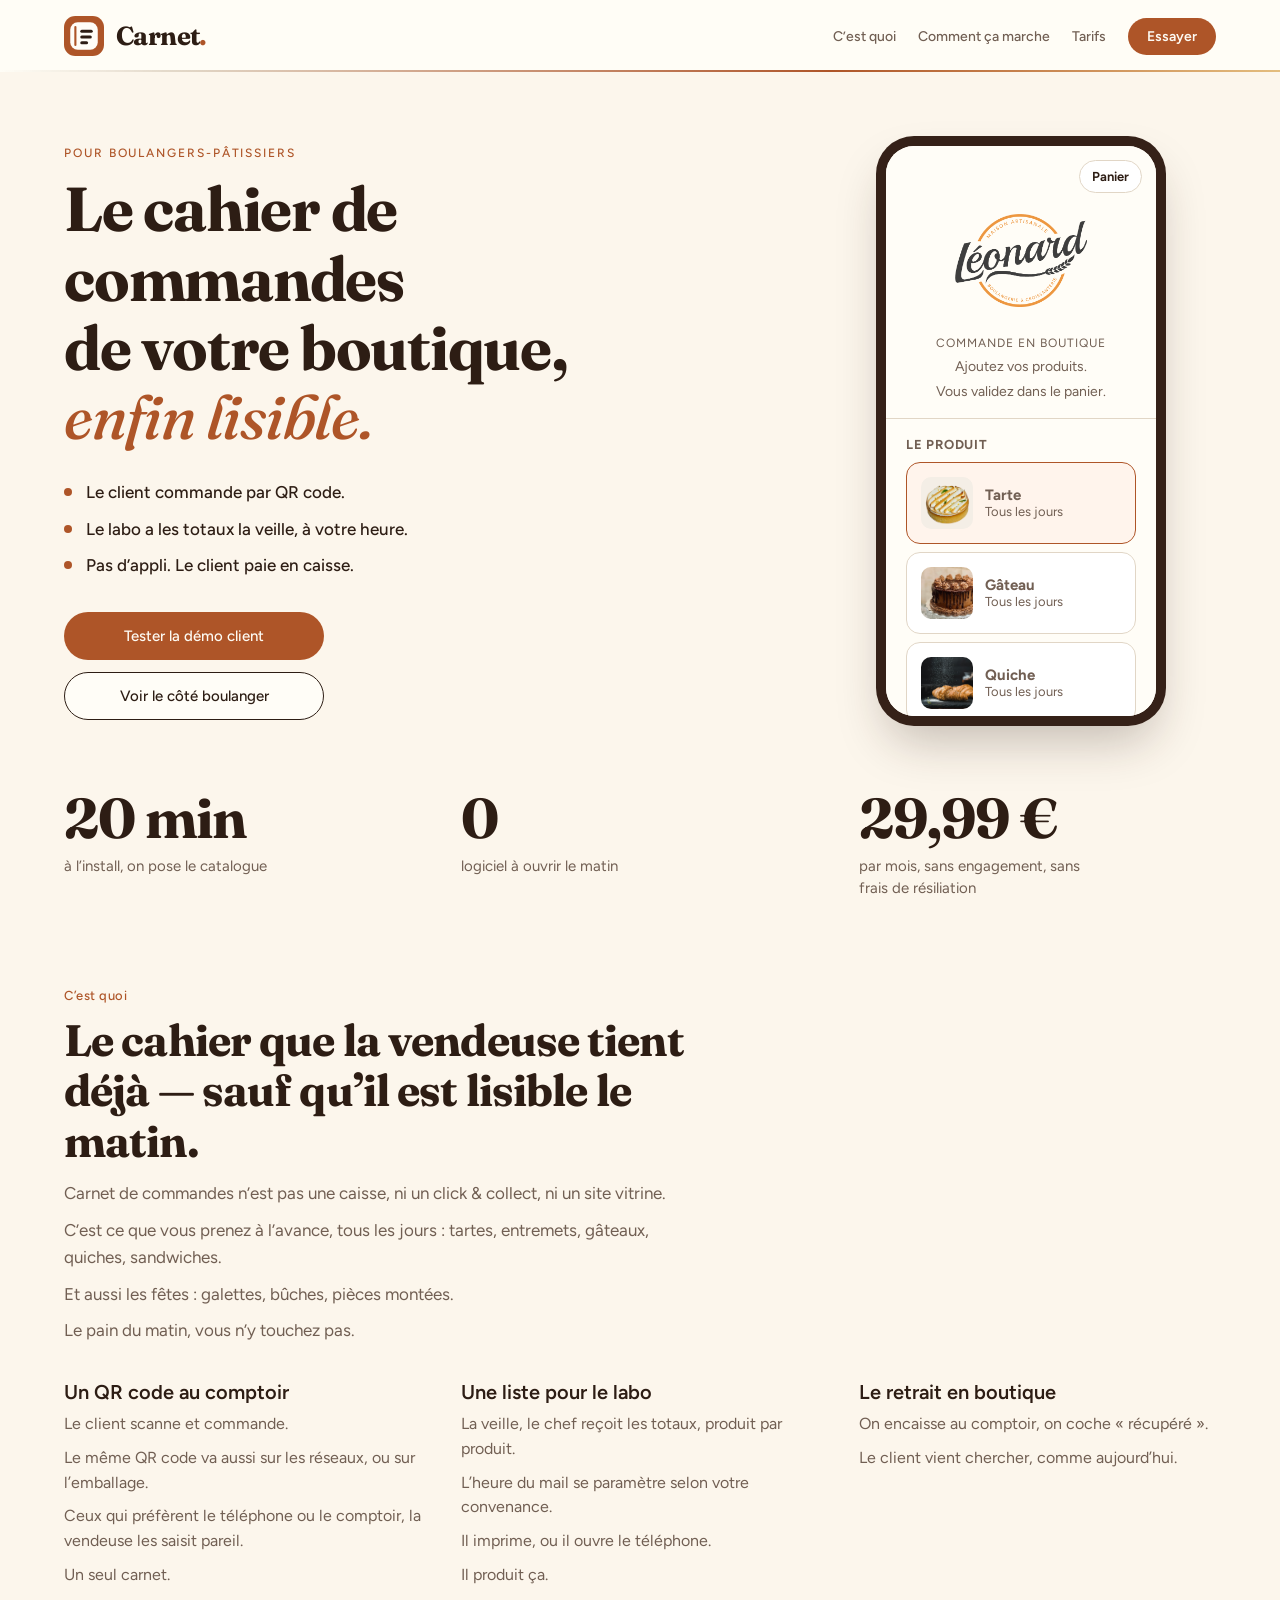
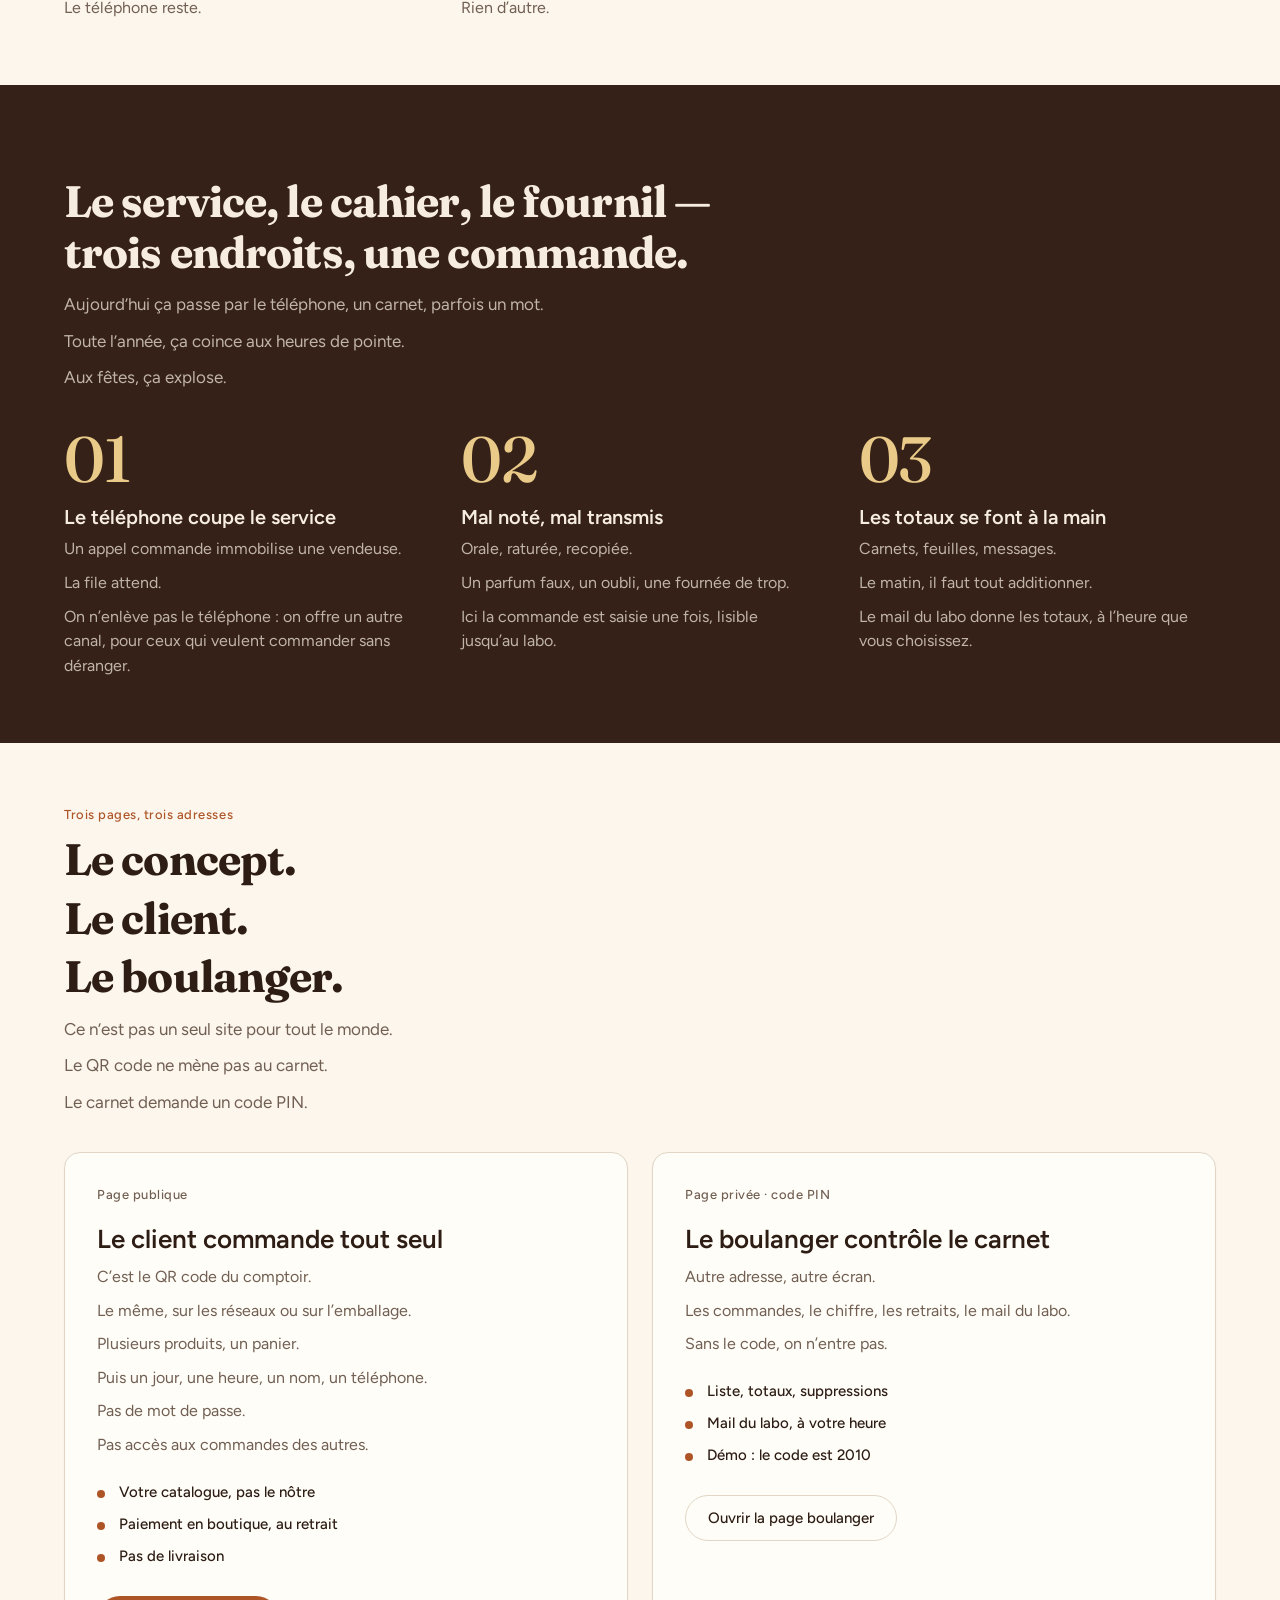
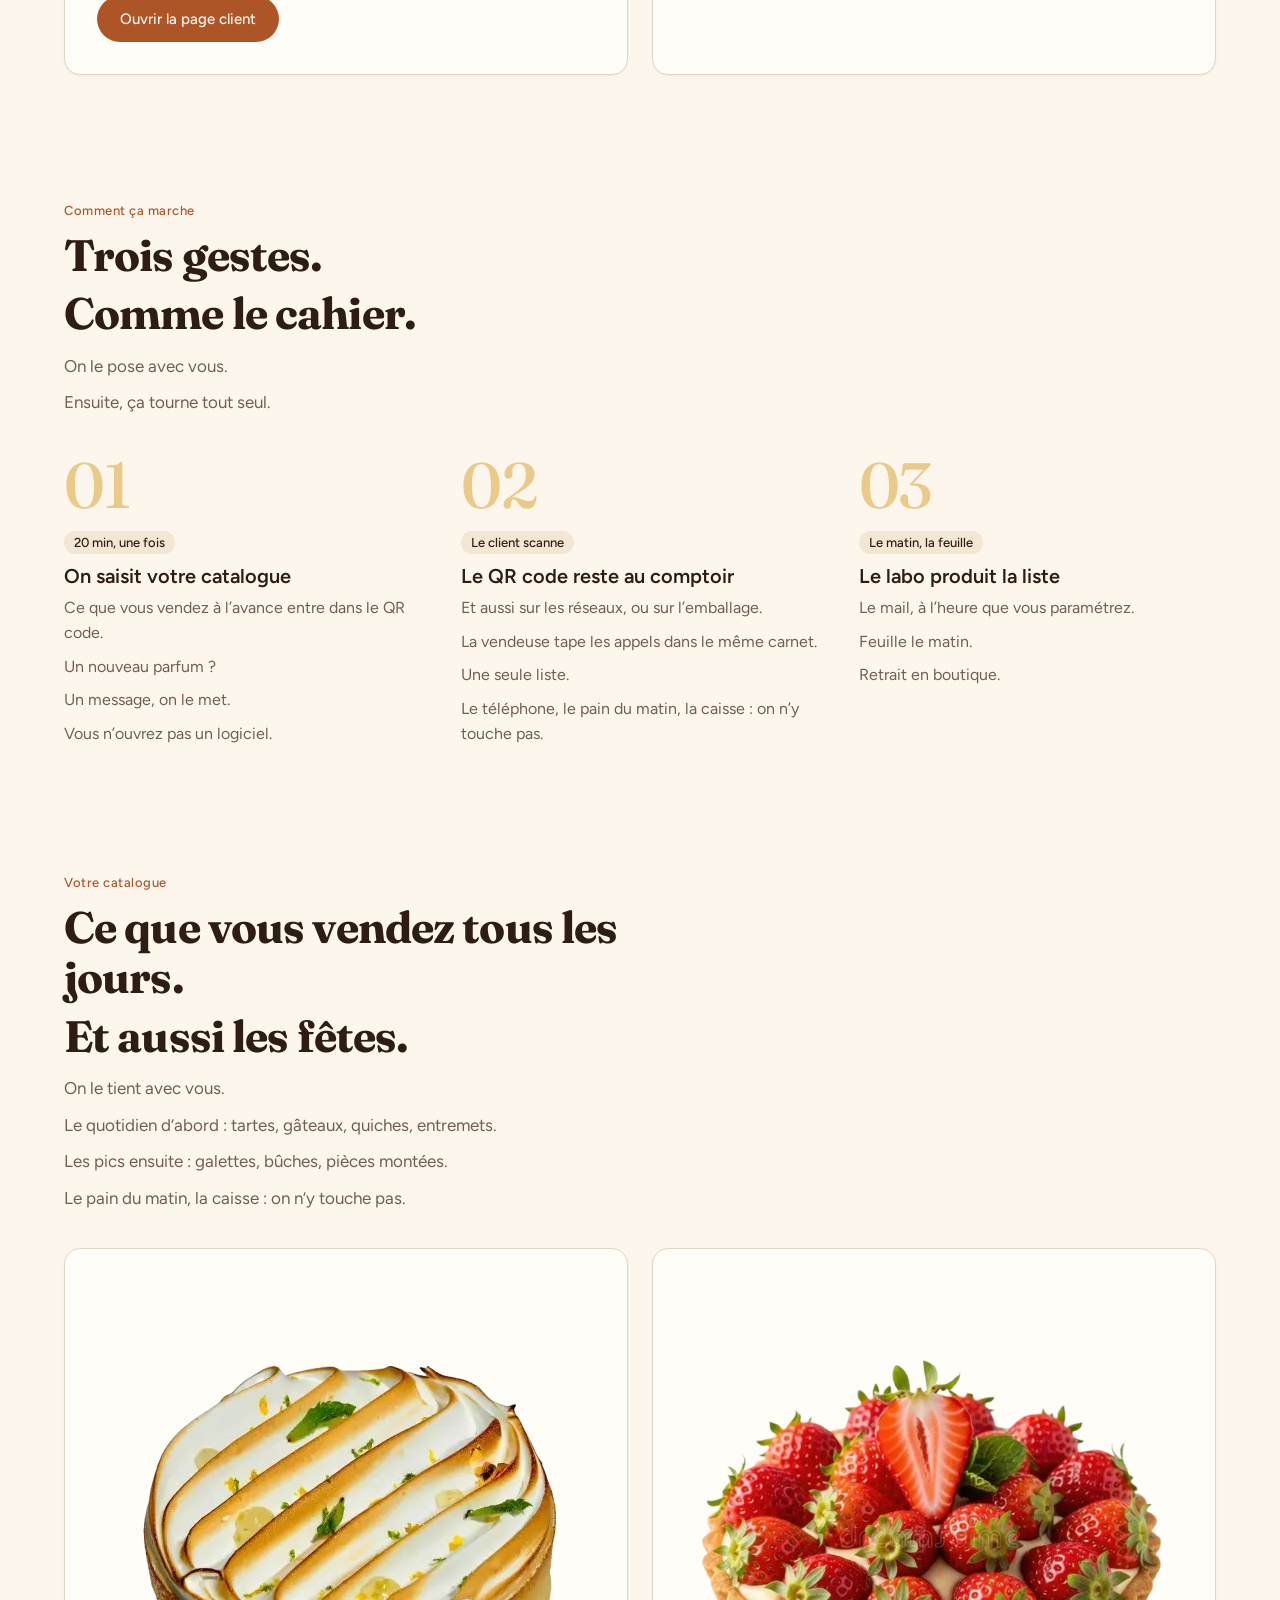
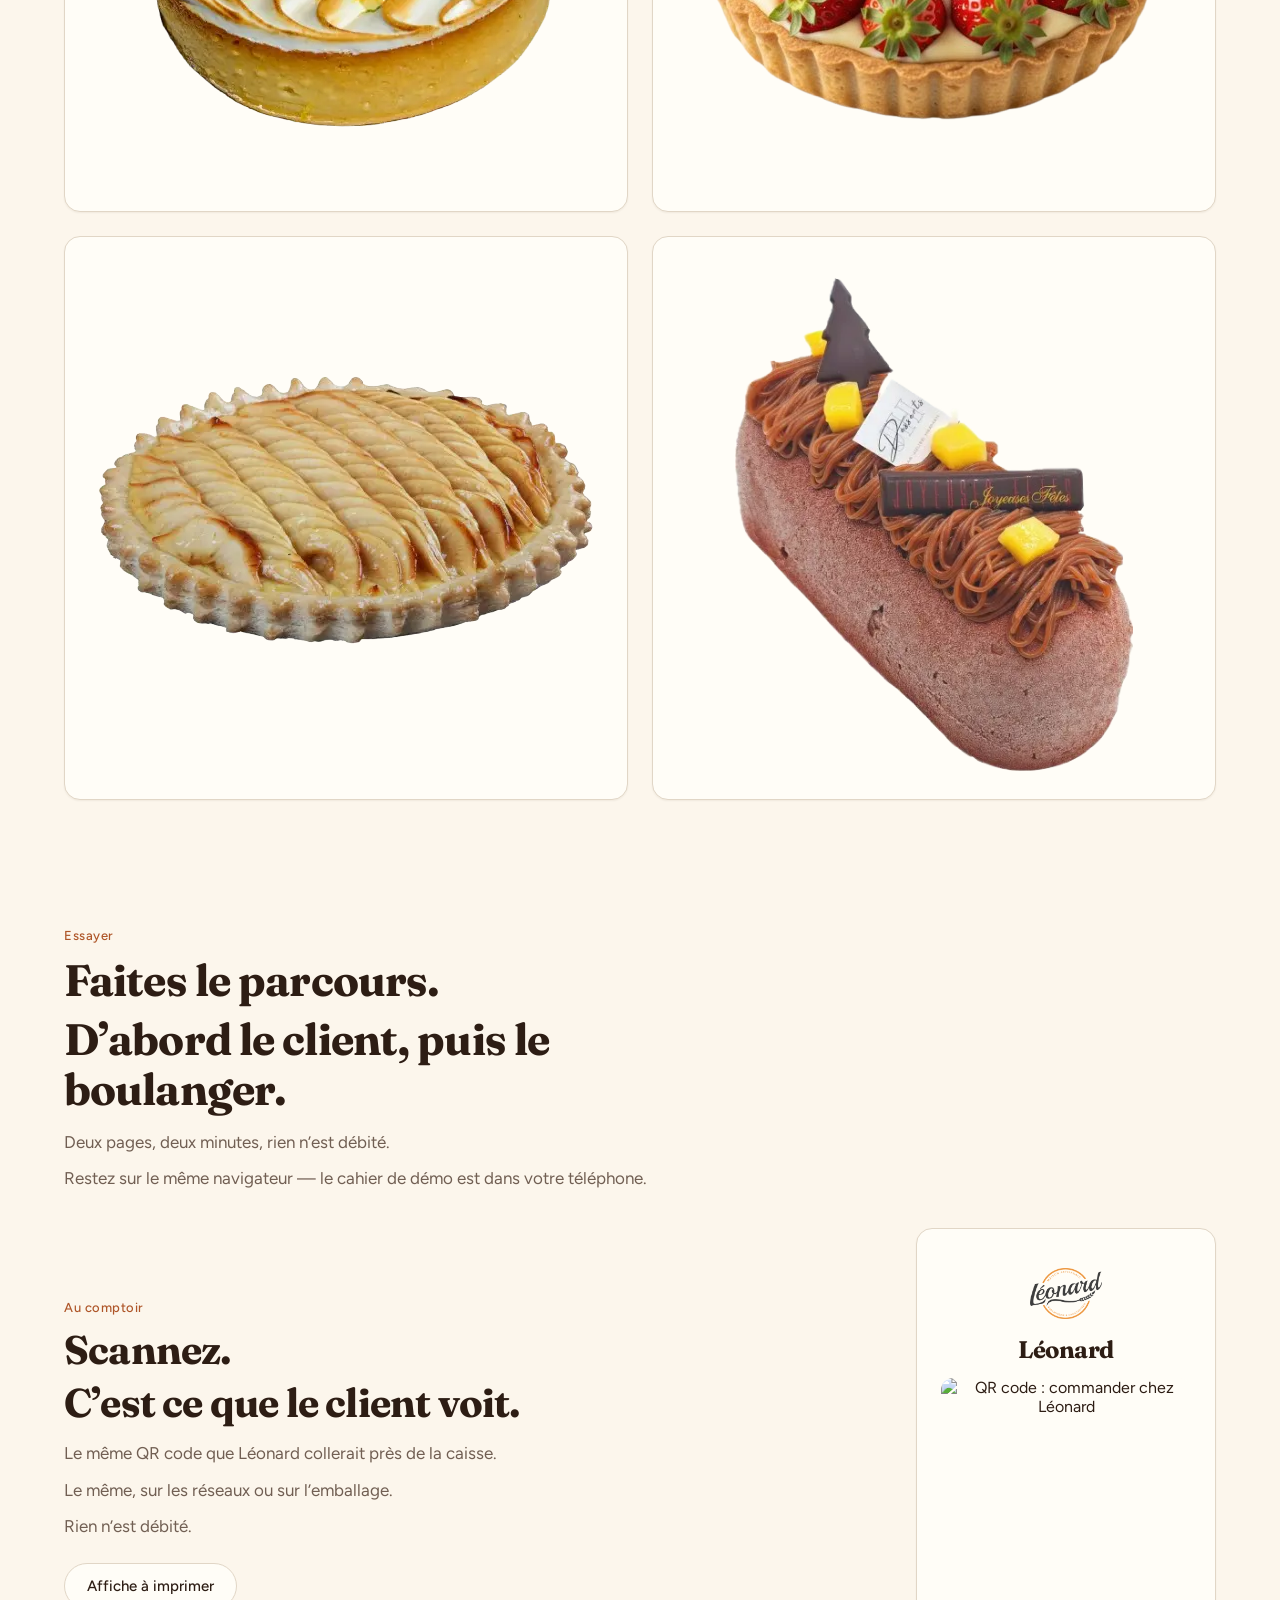
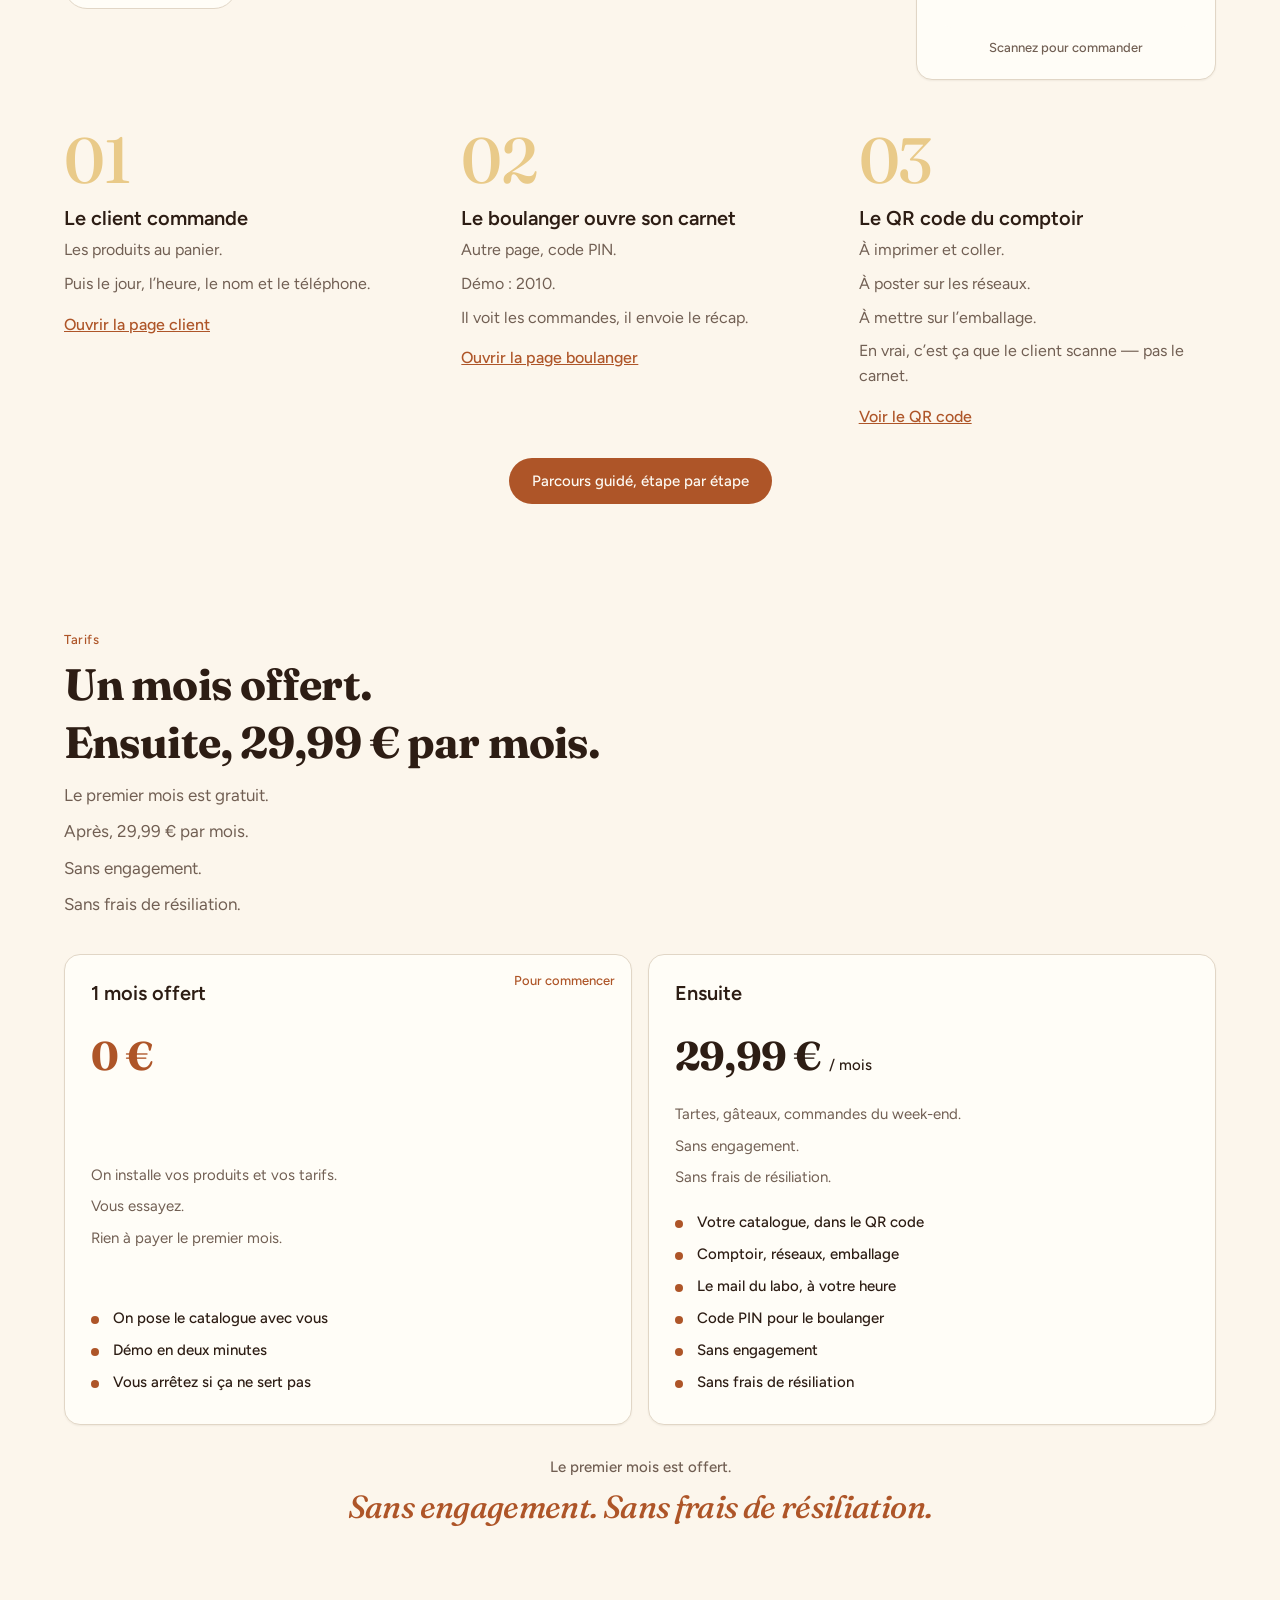
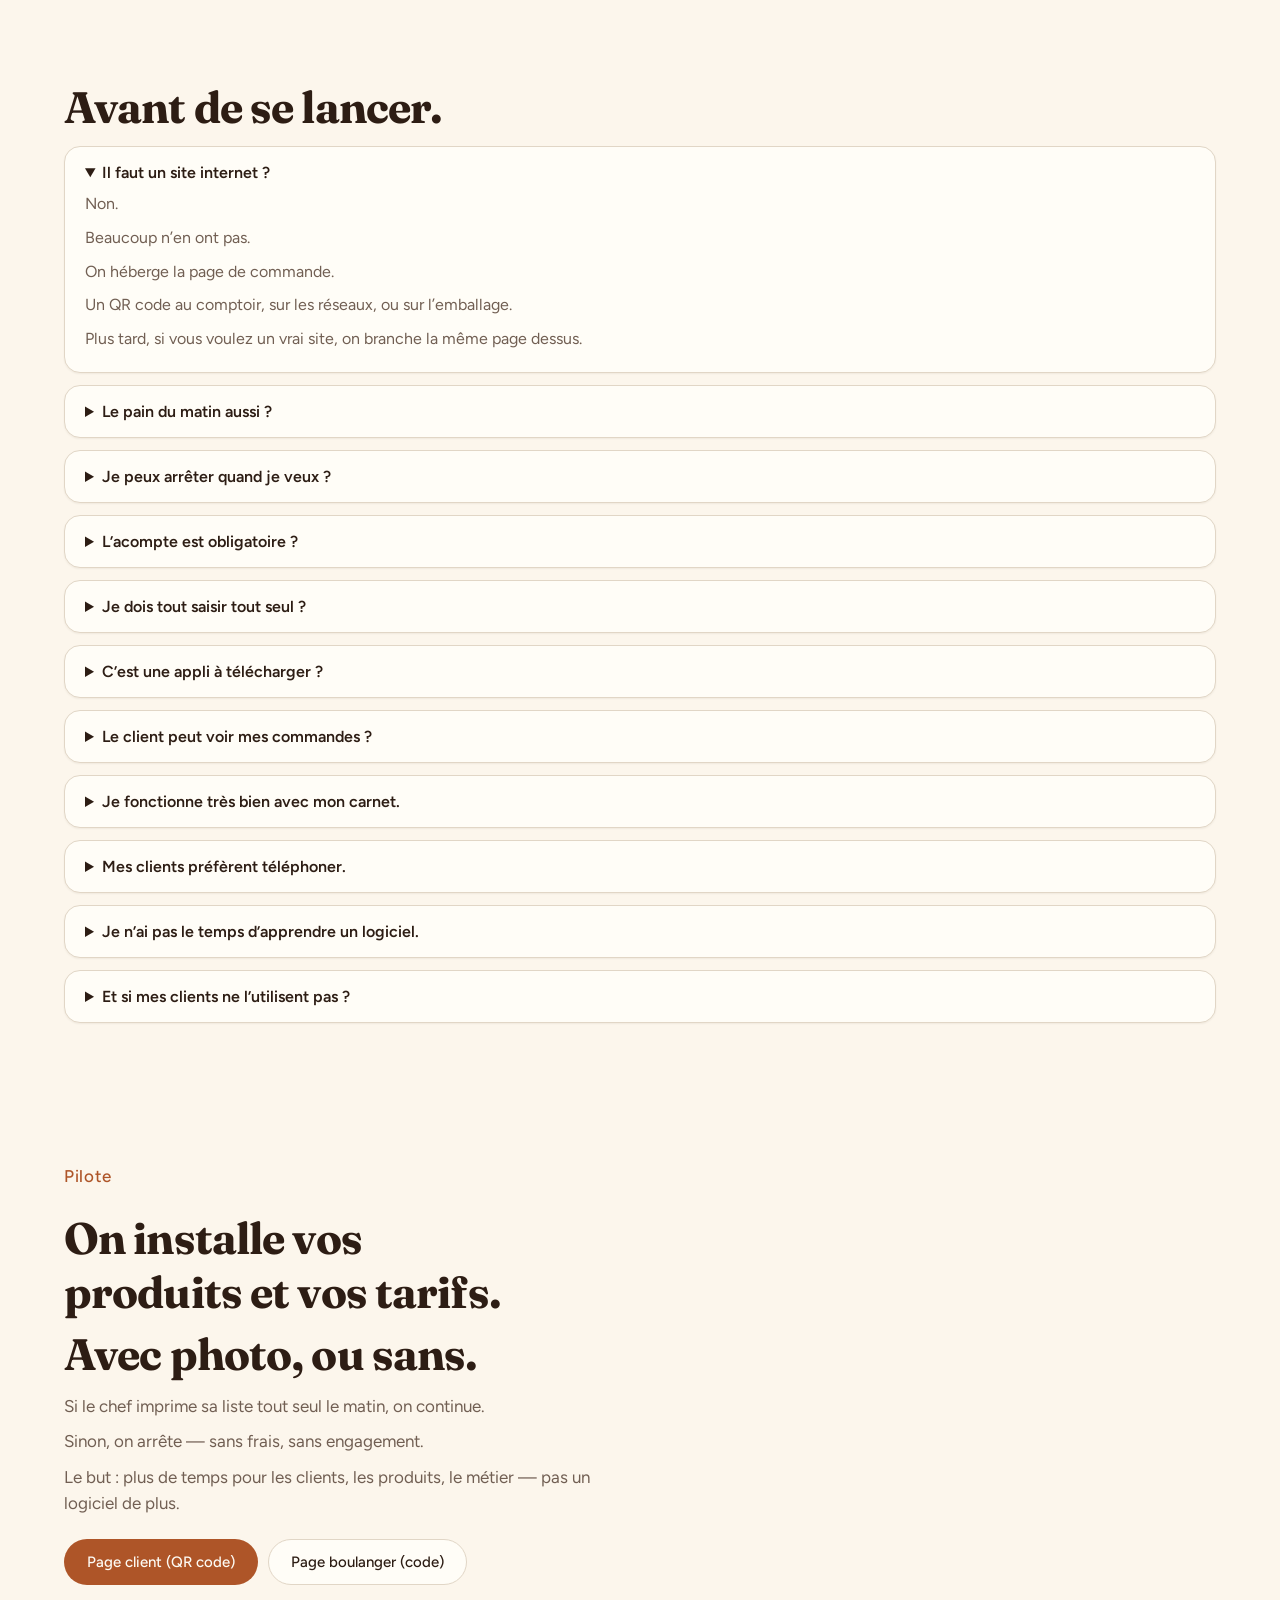
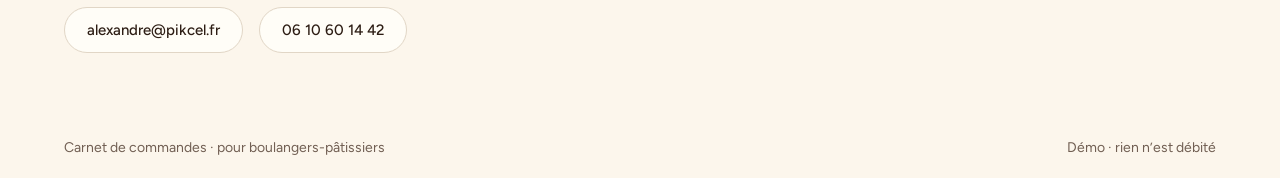
==== commit 52e16bcb: "Rendre la vitrine plus lisible : 29,99 € sans engagement, QR code nommé, catalogue en cartes. Co-aut" ====
--- a/index.html
+++ b/index.html
@@ -8,8 +8,8 @@
   <link rel="preconnect" href="https://fonts.googleapis.com">
   <link rel="preconnect" href="https://fonts.gstatic.com" crossorigin>
   <link href="https://fonts.googleapis.com/css2?family=Figtree:wght@400;500;600&family=Fraunces:ital,opsz,wght@0,9..144,500;0,9..144,700;1,9..144,500&display=swap" rel="stylesheet">
-  <link rel="stylesheet" href="styles.css?v=57">
-  <script src="motion.js?v=2"></script>
+  <link rel="stylesheet" href="styles.css?v=78">
+  <script src="motion.js?v=8"></script>
 </head>
 <body class="site">
   <header class="mast">
@@ -23,8 +23,8 @@
           <div class="nav-links">
             <a href="#quoi">C’est quoi</a>
             <a href="#marche">Comment ça marche</a>
-            <a class="is-act" href="#essai">Essayer</a>
             <a href="#tarifs">Tarifs</a>
+            <a class="btn btn-fill nav-cta" href="#essai">Essayer</a>
           </div>
           <div class="nav-extra">
             <p class="nav-pitch">Le cahier de commandes de la boutique.<br>Lisible pour le labo.</p>
@@ -51,6 +51,7 @@
           </div>
         </div>
       </nav>
+      <a class="btn btn-fill mast-cta" href="#essai">Essayer</a>
       <button class="nav-toggle" type="button" aria-expanded="false" aria-controls="site-nav" aria-label="Ouvrir le menu">
         <span></span>
       </button>
@@ -62,7 +63,11 @@
       <div>
         <p class="badge">Pour boulangers-pâtissiers</p>
         <h1>Le cahier de commandes<br>de votre boutique,<br><em>enfin lisible.</em></h1>
-        <p class="lead">Vos clients commandent par QR code.<br>Le labo reçoit les totaux la veille.<br>Sans appli, sans site, sans caisse.</p>
+        <ul class="hero-points">
+          <li>Le client commande par QR code.</li>
+          <li>Le labo a les totaux la veille, à votre heure.</li>
+          <li>Pas d’appli. Le client paie en caisse.</li>
+        </ul>
         <div class="cta-row">
           <a class="btn btn-fill" href="commande.html">Tester la démo client</a>
           <a class="btn btn-line" href="patron.html">Voir le côté boulanger</a>
@@ -70,19 +75,27 @@
       </div>
       <div class="device-wrap">
         <div class="device">
-          <iframe src="commande.html" title="Ce que le client voit en scannant le QR" loading="lazy"></iframe>
+          <iframe src="commande.html" title="Ce que le client voit en scannant le QR code" loading="lazy"></iframe>
         </div>
       </div>
     </div>
   </section>
 
-  <section class="trust">
-    <div class="wrap">
-      <ul class="trust-in">
-        <li>Pensé pour le labo</li>
-        <li>Sans engagement</li>
-        <li>Sans appli à installer</li>
-        <li>Le mail du labo, à votre heure</li>
+  <section class="stats" aria-label="En bref">
+    <div class="wrap">
+      <ul class="stats-in">
+        <li>
+          <strong>20 min</strong>
+          <span>à l’install, on pose le catalogue</span>
+        </li>
+        <li>
+          <strong>0</strong>
+          <span>logiciel à ouvrir le matin</span>
+        </li>
+        <li>
+          <strong>29,99 €</strong>
+          <span>par mois, sans engagement, sans frais de résiliation</span>
+        </li>
       </ul>
     </div>
   </section>
@@ -94,25 +107,16 @@
       <p class="intro">Carnet de commandes n’est pas une caisse, ni un click &amp; collect, ni un site vitrine.<br>C’est ce que vous prenez à l’avance, tous les jours : tartes, entremets, gâteaux, quiches, sandwiches.<br>Et aussi les fêtes : galettes, bûches, pièces montées.<br>Le pain du matin, vous n’y touchez pas.</p>
       <ol class="ledger">
         <li>
-          <span>01</span>
-          <div>
-            <h3>Un QR code au comptoir</h3>
-            <p>Le client scanne et commande.<br>Le même QR va aussi sur les réseaux, ou sur l’emballage.<br>Ceux qui préfèrent le téléphone ou le comptoir, la vendeuse les saisit pareil.<br>Un seul carnet.<br>Le téléphone reste.</p>
-          </div>
-        </li>
-        <li>
-          <span>02</span>
-          <div>
-            <h3>Une liste pour le labo</h3>
-            <p>La veille, le chef reçoit les totaux, produit par produit.<br>L’heure du mail se paramètre selon votre convenance.<br>Il imprime, ou il ouvre le téléphone.<br>Il produit ça.<br>Rien d’autre.</p>
-          </div>
-        </li>
-        <li>
-          <span>03</span>
-          <div>
-            <h3>Le retrait en boutique</h3>
-            <p>On encaisse au comptoir, on coche « récupéré ».<br>Le client vient chercher, comme aujourd’hui.</p>
-          </div>
+          <h3>Un QR code au comptoir</h3>
+          <p>Le client scanne et commande.<br>Le même QR code va aussi sur les réseaux, ou sur l’emballage.<br>Ceux qui préfèrent le téléphone ou le comptoir, la vendeuse les saisit pareil.<br>Un seul carnet.<br>Le téléphone reste.</p>
+        </li>
+        <li>
+          <h3>Une liste pour le labo</h3>
+          <p>La veille, le chef reçoit les totaux, produit par produit.<br>L’heure du mail se paramètre selon votre convenance.<br>Il imprime, ou il ouvre le téléphone.<br>Il produit ça.<br>Rien d’autre.</p>
+        </li>
+        <li>
+          <h3>Le retrait en boutique</h3>
+          <p>On encaisse au comptoir, on coche « récupéré ».<br>Le client vient chercher, comme aujourd’hui.</p>
         </li>
       </ol>
     </div>
@@ -144,12 +148,12 @@
     <div class="wrap">
       <p class="eyebrow-pro">Trois pages, trois adresses</p>
       <h2>Le concept.<br>Le client.<br>Le boulanger.</h2>
-      <p class="intro">Ce n’est pas un seul site pour tout le monde.<br>Le QR ne mène pas au carnet.<br>Le carnet demande un code PIN.</p>
+      <p class="intro">Ce n’est pas un seul site pour tout le monde.<br>Le QR code ne mène pas au carnet.<br>Le carnet demande un code PIN.</p>
       <div class="split">
         <article class="split-card">
           <p class="split-kicker">Page publique</p>
           <h3>Le client commande tout seul</h3>
-          <p>C’est le QR du comptoir.<br>Le même, sur les réseaux ou sur l’emballage.<br>Plusieurs produits, un panier.<br>Puis un jour, une heure, un nom, un téléphone.<br>Pas de mot de passe.<br>Pas accès aux commandes des autres.</p>
+          <p>C’est le QR code du comptoir.<br>Le même, sur les réseaux ou sur l’emballage.<br>Plusieurs produits, un panier.<br>Puis un jour, une heure, un nom, un téléphone.<br>Pas de mot de passe.<br>Pas accès aux commandes des autres.</p>
           <ul class="ticks">
             <li>Votre catalogue, pas le nôtre</li>
             <li>Paiement en boutique, au retrait</li>
@@ -181,20 +185,23 @@
         <li>
           <span>01</span>
           <div>
+            <p class="step-time">20 min, une fois</p>
             <h3>On saisit votre catalogue</h3>
-            <p>Vingt minutes à l’install.<br>Ce que vous vendez à l’avance entre dans le QR.<br>Un nouveau parfum ?<br>Un message, on le met.<br>Vous n’ouvrez pas un logiciel.</p>
+            <p>Ce que vous vendez à l’avance entre dans le QR code.<br>Un nouveau parfum ?<br>Un message, on le met.<br>Vous n’ouvrez pas un logiciel.</p>
           </div>
         </li>
         <li>
           <span>02</span>
           <div>
+            <p class="step-time">Le client scanne</p>
             <h3>Le QR code reste au comptoir</h3>
-            <p>Et aussi sur les réseaux, ou sur l’emballage.<br>Le client scanne.<br>La vendeuse tape.<br>Une seule liste.<br>Le téléphone, le pain du matin, la caisse : on n’y touche pas.</p>
+            <p>Et aussi sur les réseaux, ou sur l’emballage.<br>La vendeuse tape les appels dans le même carnet.<br>Une seule liste.<br>Le téléphone, le pain du matin, la caisse : on n’y touche pas.</p>
           </div>
         </li>
         <li>
           <span>03</span>
           <div>
+            <p class="step-time">Le matin, la feuille</p>
             <h3>Le labo produit la liste</h3>
             <p>Le mail, à l’heure que vous paramétrez.<br>Feuille le matin.<br>Retrait en boutique.</p>
           </div>
@@ -209,10 +216,18 @@
       <h2>Ce que vous vendez tous les jours.<br>Et aussi les fêtes.</h2>
       <p class="intro">On le tient avec vous.<br>Le quotidien d’abord : tartes, gâteaux, quiches, entremets.<br>Les pics ensuite : galettes, bûches, pièces montées.<br>Le pain du matin, la caisse : on n’y touche pas.</p>
       <div class="product-grid">
-        <img src="assets/tarte_citron_meringue.webp?v=2" alt="Tarte citron meringuée">
-        <img src="assets/tarte-aux-fraises.png" alt="Tarte aux fraises">
-        <img src="assets/tarte-aux-pommes.webp?v=1" alt="Tarte aux pommes">
-        <img src="assets/buche-marron.webp" alt="Bûche de fête">
+        <figure>
+          <img src="assets/tarte_citron_meringue.webp?v=2" alt="Tarte citron meringuée">
+        </figure>
+        <figure>
+          <img src="assets/tarte-aux-fraises.png" alt="Tarte aux fraises">
+        </figure>
+        <figure>
+          <img src="assets/tarte-aux-pommes.webp?v=1" alt="Tarte aux pommes">
+        </figure>
+        <figure>
+          <img src="assets/buche-marron.webp" alt="Bûche de fête">
+        </figure>
       </div>
     </div>
   </section>
@@ -226,7 +241,7 @@
         <div>
           <p class="eyebrow-pro">Au comptoir</p>
           <h3 class="qr-title">Scannez.<br>C’est ce que le client voit.</h3>
-          <p class="intro">Le même QR que Léonard collerait près de la caisse.<br>Le même, sur les réseaux ou sur l’emballage.<br>Rien n’est débité.</p>
+          <p class="intro">Le même QR code que Léonard collerait près de la caisse.<br>Le même, sur les réseaux ou sur l’emballage.<br>Rien n’est débité.</p>
           <a class="btn btn-line" href="qr.html">Affiche à imprimer</a>
         </div>
         <figure class="qr-card">
@@ -258,7 +273,7 @@
           <div>
             <h3>Le QR code du comptoir</h3>
             <p>À imprimer et coller.<br>À poster sur les réseaux.<br>À mettre sur l’emballage.<br>En vrai, c’est ça que le client scanne — pas le carnet.</p>
-            <p class="card-cta"><a href="qr.html">Voir le QR</a></p>
+            <p class="card-cta"><a href="qr.html">Voir le QR code</a></p>
           </div>
         </li>
       </ol>
@@ -269,22 +284,35 @@
   <section class="block" id="tarifs">
     <div class="wrap">
       <p class="eyebrow-pro">Tarifs</p>
-      <h2>Un mois offert.<br>Ensuite, 39&nbsp;€ par mois.</h2>
-      <p class="intro">Le premier mois est gratuit.<br>Après, 39&nbsp;€ par mois, sans engagement.<br>Vous arrêtez quand vous voulez, sans frais.</p>
+      <h2>Un mois offert.<br>Ensuite, 29,99&nbsp;€ par mois.</h2>
+      <p class="intro">Le premier mois est gratuit.<br>Après, 29,99&nbsp;€ par mois.<br>Sans engagement.<br>Sans frais de résiliation.</p>
       <div class="grid-2">
         <article class="card plan is-hot">
           <p class="plan-flag">Pour commencer</p>
           <h3>1 mois offert</h3>
           <p class="amount">0&nbsp;€</p>
           <p>On installe vos produits et vos tarifs.<br>Vous essayez.<br>Rien à payer le premier mois.</p>
+          <ul class="ticks">
+            <li>On pose le catalogue avec vous</li>
+            <li>Démo en deux minutes</li>
+            <li>Vous arrêtez si ça ne sert pas</li>
+          </ul>
         </article>
         <article class="card plan">
           <h3>Ensuite</h3>
-          <p class="amount">39&nbsp;€ <span>/ mois</span></p>
-          <p>Tartes, gâteaux, commandes du week-end.<br>Résiliable à tout moment, sans frais.</p>
+          <p class="amount">29,99&nbsp;€ <span>/ mois</span></p>
+          <p>Tartes, gâteaux, commandes du week-end.<br>Sans engagement.<br>Sans frais de résiliation.</p>
+          <ul class="ticks">
+            <li>Votre catalogue, dans le QR code</li>
+            <li>Comptoir, réseaux, emballage</li>
+            <li>Le mail du labo, à votre heure</li>
+            <li>Code PIN pour le boulanger</li>
+            <li>Sans engagement</li>
+            <li>Sans frais de résiliation</li>
+          </ul>
         </article>
       </div>
-      <p class="plan-promise">Le premier mois est offert.<br><em>Ensuite, vous arrêtez quand vous voulez, sans frais.</em></p>
+      <p class="plan-promise">Le premier mois est offert.<br><em>Sans engagement. Sans frais de résiliation.</em></p>
     </div>
   </section>
 
@@ -302,7 +330,7 @@
       </details>
       <details>
         <summary>Je peux arrêter quand je veux&nbsp;?</summary>
-        <p>Oui.<br>L’abonnement se résilie à tout moment, sans frais.<br>Pas d’engagement, pas de préavis pénalisant.</p>
+        <p>Oui.<br>Sans engagement.<br>Sans frais de résiliation.<br>Vous arrêtez quand vous voulez, sans préavis pénalisant.</p>
       </details>
       <details>
         <summary>L’acompte est obligatoire&nbsp;?</summary>
@@ -314,11 +342,11 @@
       </details>
       <details>
         <summary>C’est une appli à télécharger&nbsp;?</summary>
-        <p>Non.<br>Le client scanne le QR, sans code.<br>Le boulanger ouvre une autre adresse, avec un PIN.<br>Rien à installer sur le téléphone de l’équipe.</p>
+        <p>Non.<br>Le client scanne le QR code, sans code.<br>Le boulanger ouvre une autre adresse, avec un PIN.<br>Rien à installer sur le téléphone de l’équipe.</p>
       </details>
       <details>
         <summary>Le client peut voir mes commandes&nbsp;?</summary>
-        <p>Non.<br>Le QR ouvre seulement la page pour commander.<br>Le carnet du boulanger est une autre adresse, derrière un code PIN.</p>
+        <p>Non.<br>Le QR code ouvre seulement la page pour commander.<br>Le carnet du boulanger est une autre adresse, derrière un code PIN.</p>
       </details>
       <details>
         <summary>Je fonctionne très bien avec mon carnet.</summary>
@@ -326,11 +354,11 @@
       </details>
       <details>
         <summary>Mes clients préfèrent téléphoner.</summary>
-        <p>Ils peuvent.<br>Le QR est un canal de plus, pour ceux qui ne veulent pas attendre ou déranger.<br>La vendeuse saisit aussi les appels dans le même carnet.</p>
+        <p>Ils peuvent.<br>Le QR code est un canal de plus, pour ceux qui ne veulent pas attendre ou déranger.<br>La vendeuse saisit aussi les appels dans le même carnet.</p>
       </details>
       <details>
         <summary>Je n’ai pas le temps d’apprendre un logiciel.</summary>
-        <p>Vous n’ouvrez pas un logiciel.<br>On installe vos produits et vos tarifs avec vous (20 min).<br>Ensuite : un QR pour le client, un code PIN pour le boulanger.</p>
+        <p>Vous n’ouvrez pas un logiciel.<br>On installe vos produits et vos tarifs avec vous (20 min).<br>Ensuite : un QR code pour le client, un code PIN pour le boulanger.</p>
       </details>
       <details>
         <summary>Et si mes clients ne l’utilisent pas&nbsp;?</summary>
@@ -345,7 +373,7 @@
       <h2>On installe vos produits et vos tarifs.<br>Avec photo, ou sans.</h2>
       <p>Si le chef imprime sa liste tout seul le matin, on continue.<br>Sinon, on arrête — sans frais, sans engagement.<br>Le but : plus de temps pour les clients, les produits, le métier — pas un logiciel de plus.</p>
       <div class="cta-row contact-cta">
-        <a class="btn btn-fill" href="commande.html">Page client (QR)</a>
+        <a class="btn btn-fill" href="commande.html">Page client (QR code)</a>
         <a class="btn btn-line" href="patron.html">Page boulanger (code)</a>
       </div>
       <div class="contact-box">
@@ -368,10 +396,8 @@
       const src =
         "https://api.qrserver.com/v1/create-qr-code/?size=280x280&margin=8&data=" +
         encodeURIComponent(url);
-      ["site-qr"].forEach((id) => {
-        const img = document.getElementById(id);
-        if (img) img.src = src;
-      });
+      const img = document.getElementById("site-qr");
+      if (img) img.src = src;
     })();
   </script>
 </body>
--- a/styles.css
+++ b/styles.css
@@ -237,6 +237,19 @@
   color: var(--accent);
 }
 
+.nav .btn-fill,
+.mast-cta {
+  padding: 9px 18px;
+  font-size: 14px;
+  font-weight: 600;
+  color: var(--primary-fg) !important;
+}
+
+.nav .btn-fill:hover,
+.mast-cta:hover {
+  color: var(--primary-fg) !important;
+}
+
 .btn {
   display: inline-flex;
   align-items: center;
@@ -288,6 +301,10 @@
   color: var(--ink) !important;
 }
 
+.btn.mast-cta {
+  display: none;
+}
+
 .hero-pro {
   position: relative;
   overflow: visible;
@@ -442,6 +459,33 @@
 .hero-pro .lead {
   color: var(--ink);
   max-width: 28rem;
+}
+
+.hero-points {
+  margin: 22px 0 28px;
+  padding: 0;
+  list-style: none;
+  max-width: 32rem;
+}
+
+.hero-points li {
+  position: relative;
+  padding: 6px 0 6px 22px;
+  font-size: 17px;
+  font-weight: 500;
+  line-height: 1.45;
+  color: var(--ink);
+}
+
+.hero-points li::before {
+  content: "";
+  position: absolute;
+  left: 0;
+  top: 14px;
+  width: 8px;
+  height: 8px;
+  border-radius: 50%;
+  background: var(--accent);
 }
 
 .hero-note {
@@ -572,6 +616,42 @@
   left: -18px;
   color: var(--accent);
   font-style: normal;
+}
+
+.stats {
+  padding: 8px 0 24px;
+}
+
+.stats-in {
+  display: grid;
+  grid-template-columns: repeat(3, 1fr);
+  gap: 32px 40px;
+  margin: 0;
+  padding: 8px 0 0;
+  list-style: none;
+}
+
+.stats-in li {
+  margin: 0;
+}
+
+.stats-in strong {
+  display: block;
+  margin: 0 0 10px;
+  font-family: var(--serif);
+  font-size: clamp(40px, 5vw, 56px);
+  font-weight: 700;
+  letter-spacing: -0.02em;
+  line-height: 1;
+  color: var(--ink);
+}
+
+.stats-in span {
+  display: block;
+  max-width: 24ch;
+  font-size: 15px;
+  line-height: 1.45;
+  color: var(--muted);
 }
 
 .block {
@@ -811,6 +891,18 @@
   font-size: 20px;
 }
 
+.steps .step-time {
+  display: inline-block;
+  margin: 0 0 10px;
+  padding: 4px 10px;
+  background: var(--secondary);
+  border-radius: 999px;
+  font-size: 13px;
+  font-weight: 500;
+  line-height: 1.2;
+  color: var(--ink);
+}
+
 .ledger p,
 .faults p,
 .path p,
@@ -965,16 +1057,32 @@
 
 .product-grid {
   display: grid;
-  grid-template-columns: repeat(4, 1fr);
-  gap: 16px;
+  grid-template-columns: 1fr 1fr;
+  gap: 24px;
+}
+
+.product-grid figure {
+  margin: 0;
+  aspect-ratio: 1;
+  min-height: 0;
+  display: flex;
+  align-items: center;
+  justify-content: center;
+  padding: 20px;
+  overflow: hidden;
+  background: var(--paper);
+  border: 1px solid var(--line);
+  border-radius: var(--radius-card);
+  box-shadow: var(--shadow);
 }
 
 .product-grid img {
   display: block;
-  width: 100%;
-  aspect-ratio: 1;
-  object-fit: cover;
-  border-radius: var(--radius-card);
+  max-width: 100%;
+  max-height: 100%;
+  width: auto;
+  height: auto;
+  object-fit: contain;
 }
 
 .shot {
@@ -1086,6 +1194,10 @@
 
 .plan p {
   flex: 1;
+}
+
+.plan .ticks {
+  margin: 8px 0 0;
 }
 
 .plan-promise {
@@ -1312,12 +1424,30 @@
   .ledger,
   .faults,
   .steps,
+  .stats-in,
   .trust-in {
     grid-template-columns: 1fr;
   }
 
+  .btn.mast-cta {
+    display: inline-flex;
+    position: relative;
+    z-index: 2;
+    padding: 8px 14px;
+    font-size: 13px;
+  }
+
+  body.nav-open .btn.mast-cta {
+    visibility: hidden;
+    pointer-events: none;
+  }
+
   .product-grid {
-    grid-template-columns: 1fr 1fr;
+    gap: 16px;
+  }
+
+  .product-grid figure {
+    padding: 12px;
   }
 
   .device-wrap {
@@ -1371,6 +1501,7 @@
   html.nav-open,
   body.nav-open {
     overflow: hidden;
+    overflow-x: hidden;
   }
 
   body.nav-open {
@@ -1431,7 +1562,9 @@
     position: fixed;
     inset: 0;
     z-index: 1;
-    width: auto;
+    width: 100%;
+    max-width: 100%;
+    overflow-x: hidden;
     background: var(--bg);
     clip-path: inset(0 0 100% 0);
     visibility: hidden;
@@ -1453,10 +1586,13 @@
   .nav-panel {
     display: flex;
     flex-direction: column;
+    flex-wrap: nowrap;
     justify-content: space-between;
     gap: 28px;
     height: 100%;
+    max-width: 100%;
     padding: 88px 8px 28px;
+    overflow-x: hidden;
     overflow-y: auto;
     -webkit-overflow-scrolling: touch;
   }
@@ -1464,8 +1600,12 @@
   .nav-links {
     display: flex;
     flex-direction: column;
+    flex-wrap: nowrap;
     align-items: stretch;
     gap: 2px;
+    width: 100%;
+    min-width: 0;
+    flex-shrink: 0;
   }
 
   .nav-links a {
@@ -1497,14 +1637,21 @@
   .nav-links .btn {
     width: 100%;
     margin-top: 14px;
+    padding: 14px 22px;
+    font-family: var(--sans);
     font-size: 16px;
+    font-weight: 600;
     letter-spacing: 0;
   }
 
   .nav-extra {
     display: flex;
     flex-direction: column;
+    flex-wrap: nowrap;
     gap: 14px;
+    width: 100%;
+    min-width: 0;
+    flex-shrink: 0;
     padding: 0 12px 8px;
     opacity: 0;
     transform: translateY(16px);
@@ -2425,6 +2572,7 @@
 .js-motion .ledger li,
 .js-motion .faults li,
 .js-motion .steps li,
+.js-motion .stats-in li,
 .js-motion .path li,
 .js-motion .split-card,
 .js-motion .shot,
@@ -2448,6 +2596,7 @@
 .js-motion .ledger li:nth-child(2),
 .js-motion .faults li:nth-child(2),
 .js-motion .steps li:nth-child(2),
+.js-motion .stats-in li:nth-child(2),
 .js-motion .path li:nth-child(2),
 .js-motion .split-card:nth-child(2),
 .js-motion .shot:nth-child(2),
@@ -2459,6 +2608,7 @@
 .js-motion .ledger li:nth-child(3),
 .js-motion .faults li:nth-child(3),
 .js-motion .steps li:nth-child(3),
+.js-motion .stats-in li:nth-child(3),
 .js-motion .path li:nth-child(3),
 .js-motion .faq details:nth-of-type(3) {
   transition-delay: 0.16s;
@@ -2531,6 +2681,7 @@
   .js-motion .ledger li,
   .js-motion .faults li,
   .js-motion .steps li,
+  .js-motion .stats-in li,
   .js-motion .path li,
   .js-motion .split-card,
   .js-motion .shot,
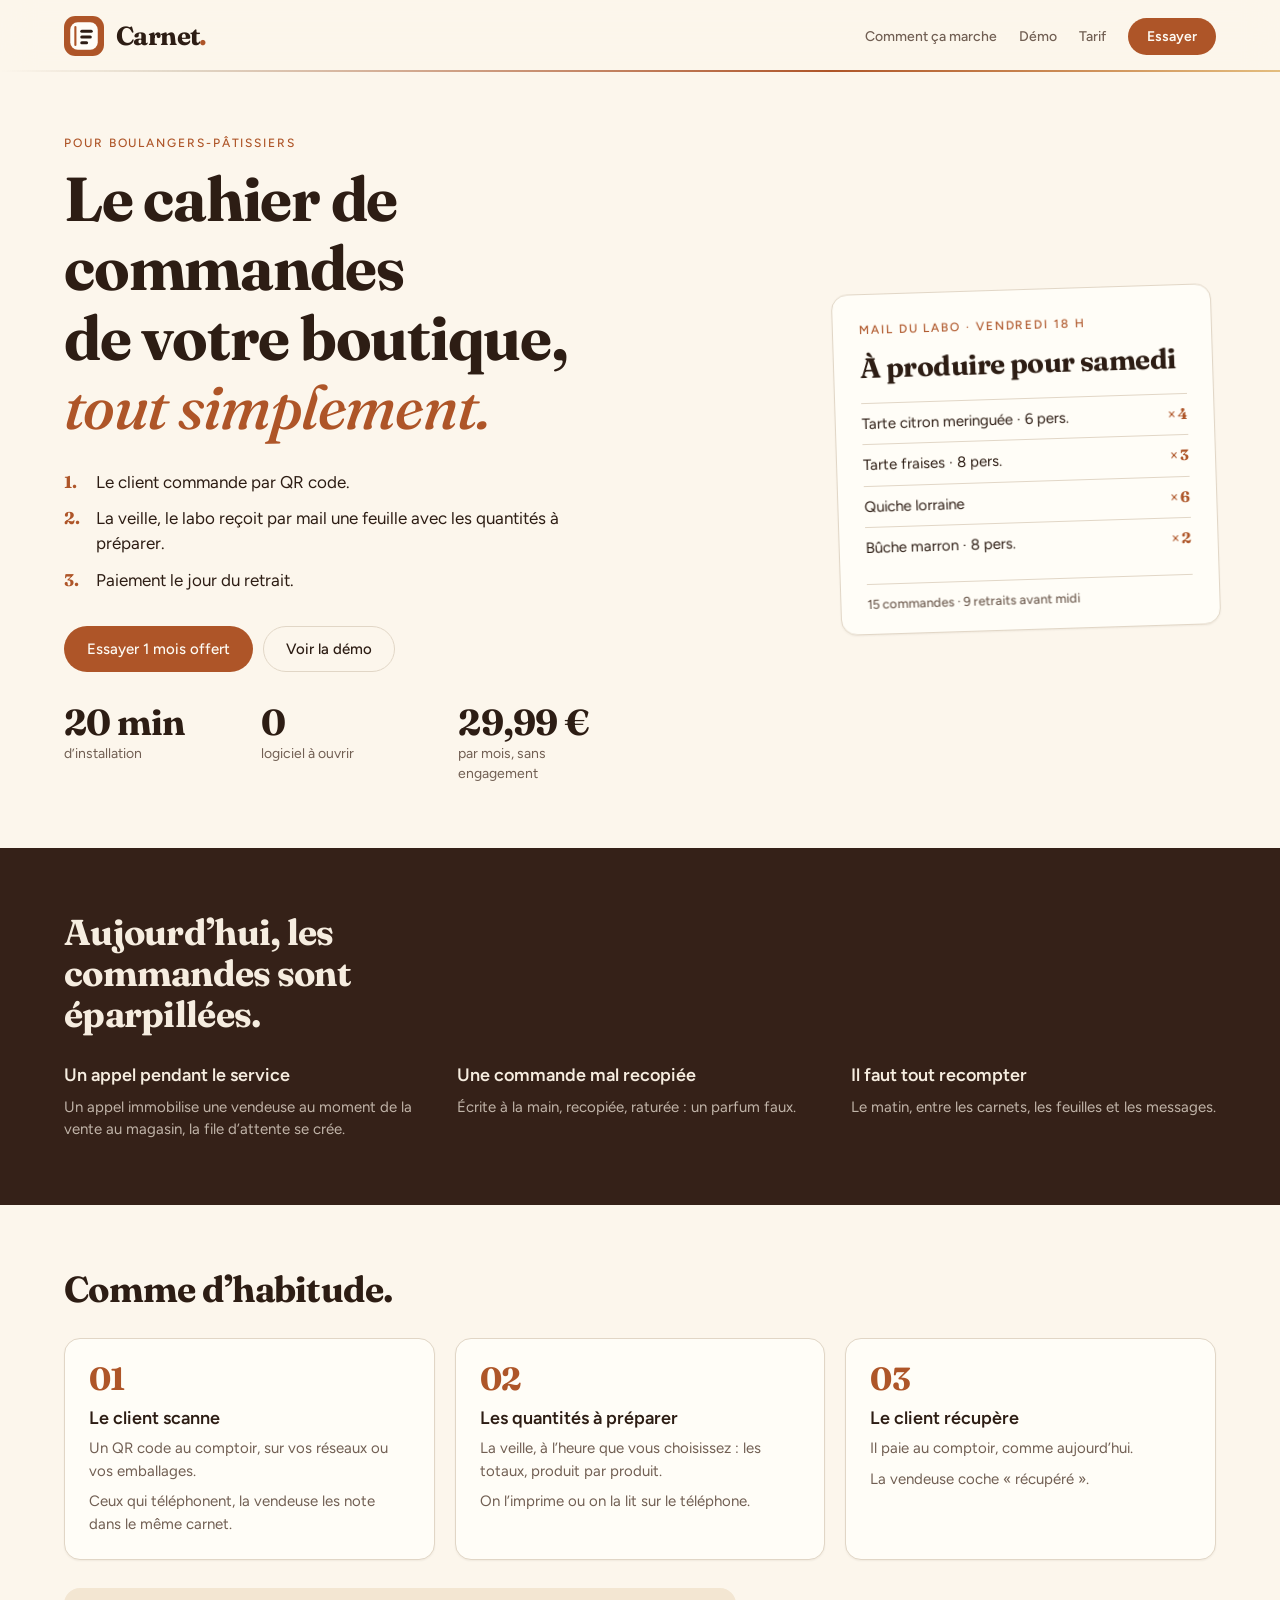
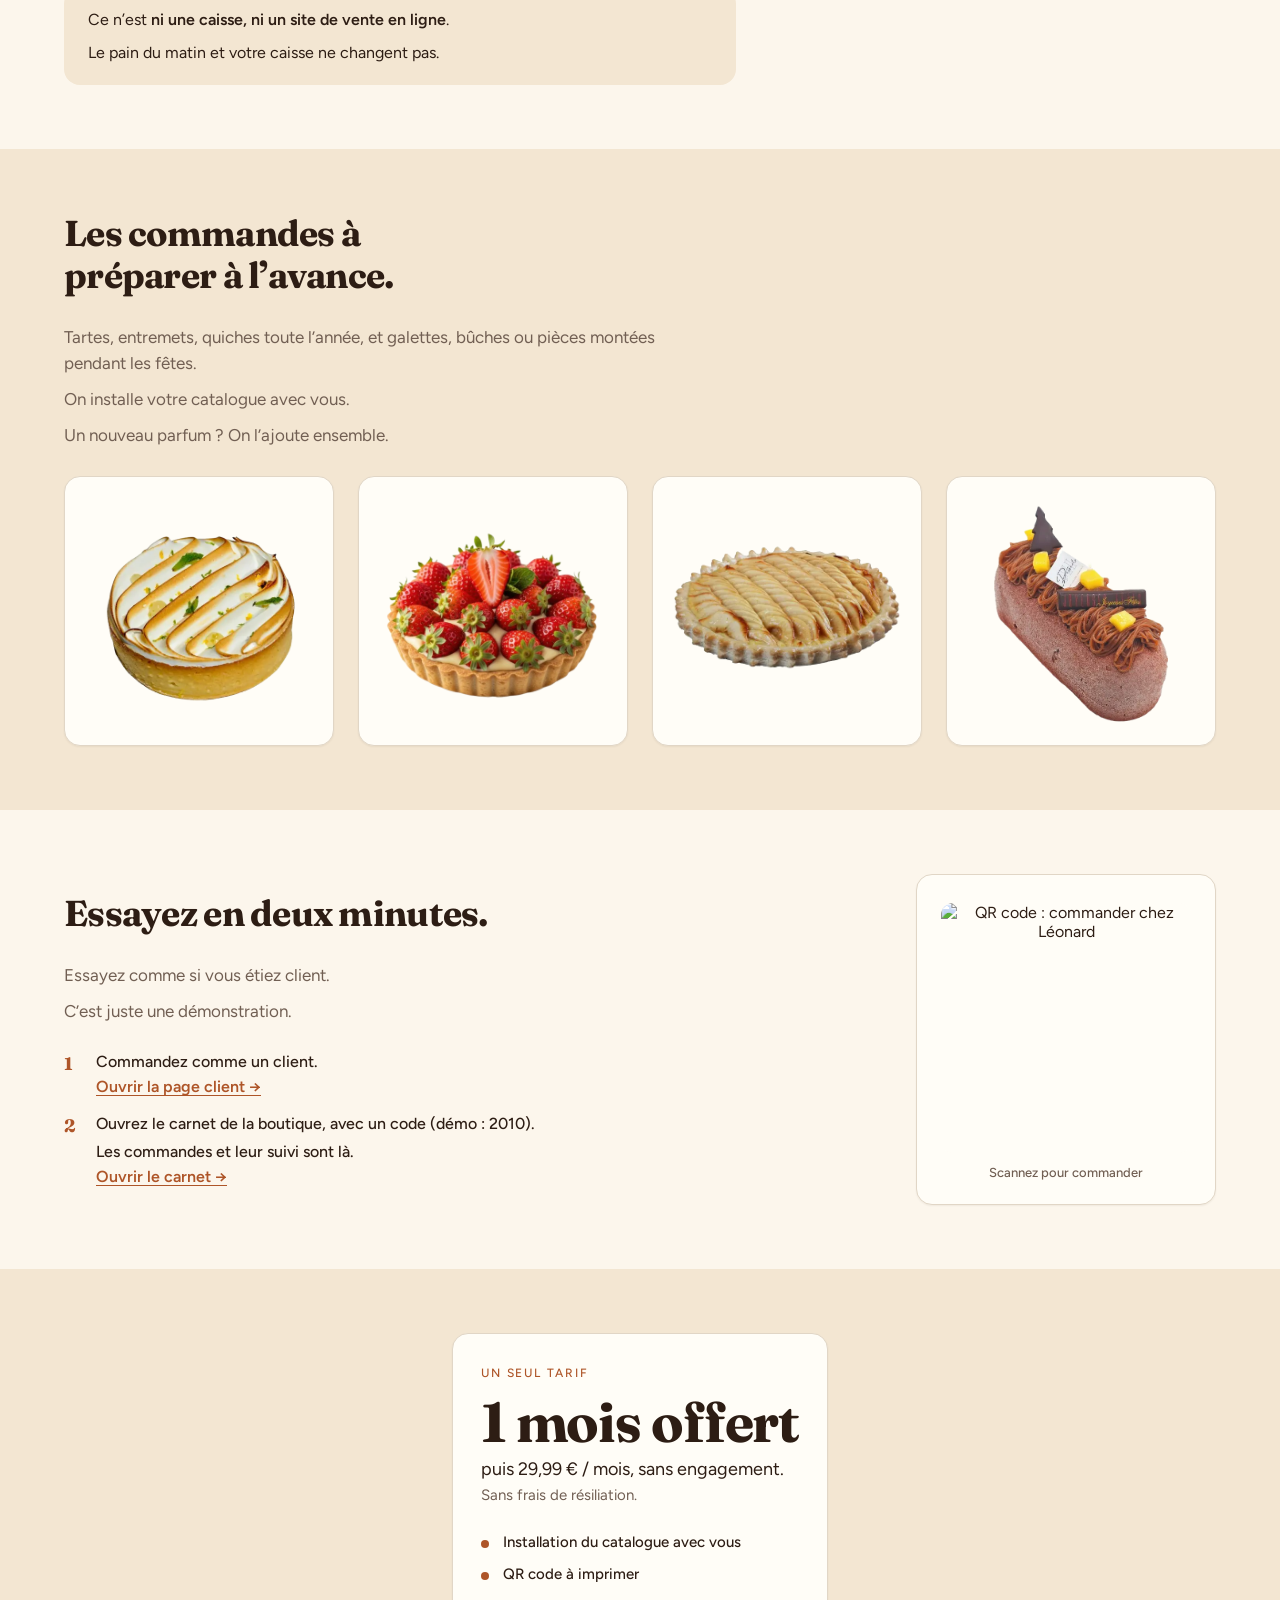
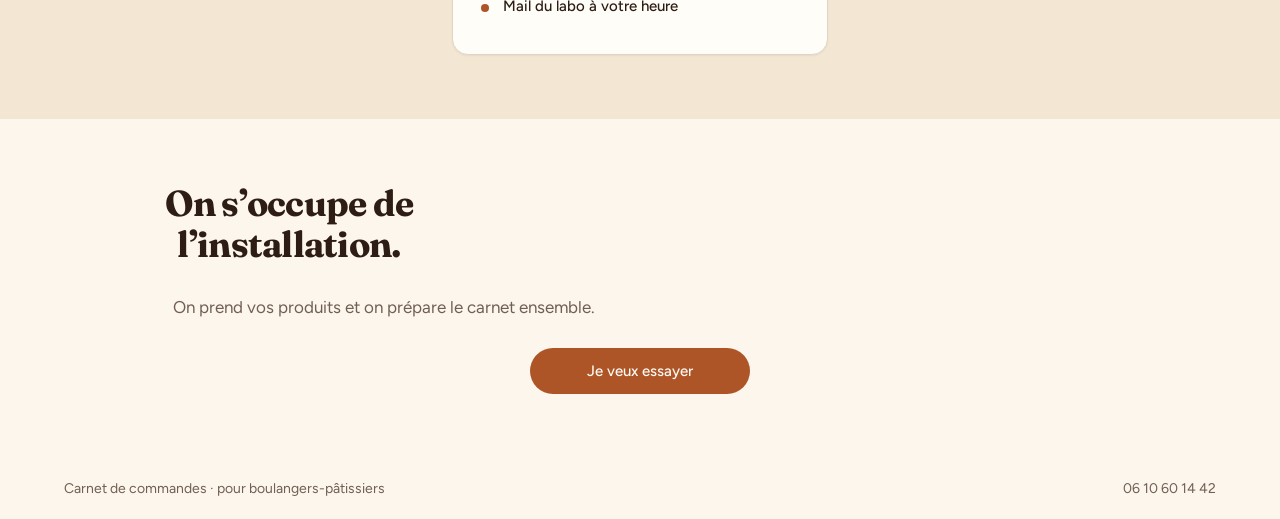
==== commit 19896bf7: "Raccourcir la vitrine en sept sections parlées et brancher l'envoi du récap labo. Co-authored-by: Cu" ====
--- a/index.html
+++ b/index.html
@@ -4,217 +4,139 @@
   <meta charset="UTF-8">
   <meta name="viewport" content="width=device-width, initial-scale=1">
   <title>Carnet de commandes — Le cahier des boulangers-pâtissiers</title>
-  <meta name="description" content="Le cahier de commandes de la boutique, lisible pour le labo. Moins d’appels pendant le service, moins d’erreurs de transmission. Sans site, sans appli, sans caisse.">
+  <meta name="description" content="Le cahier de commandes de la boutique, tout simplement. La veille, le labo reçoit par mail les quantités à préparer. 29,99 € par mois, sans engagement.">
   <link rel="preconnect" href="https://fonts.googleapis.com">
   <link rel="preconnect" href="https://fonts.gstatic.com" crossorigin>
   <link href="https://fonts.googleapis.com/css2?family=Figtree:wght@400;500;600&family=Fraunces:ital,opsz,wght@0,9..144,500;0,9..144,700;1,9..144,500&display=swap" rel="stylesheet">
-  <link rel="stylesheet" href="styles.css?v=78">
-  <script src="motion.js?v=8"></script>
+  <link rel="stylesheet" href="styles.css?v=82">
+  <script src="motion.js?v=9"></script>
 </head>
-<body class="site">
-  <header class="mast">
+<body class="site home">
+  <header class="mast topbar">
     <div class="wrap mast-in">
       <a class="brand" href="index.html">
         <img class="brand-logo" src="assets/logo-carnet.svg?v=6" alt="">
         Carnet<span class="brand-dot">.</span>
       </a>
       <nav class="nav" id="site-nav">
-        <div class="nav-panel">
-          <div class="nav-links">
-            <a href="#quoi">C’est quoi</a>
-            <a href="#marche">Comment ça marche</a>
-            <a href="#tarifs">Tarifs</a>
-            <a class="btn btn-fill nav-cta" href="#essai">Essayer</a>
-          </div>
-          <div class="nav-extra">
-            <p class="nav-pitch">Le cahier de commandes de la boutique.<br>Lisible pour le labo.</p>
-            <ul class="nav-points">
-              <li>Sans site</li>
-              <li>Sans appli</li>
-              <li>Code PIN</li>
-            </ul>
-            <p class="nav-kicker">Deux pages indépendantes</p>
-            <div class="nav-cards">
-              <a class="nav-card" href="commande.html">
-                <span>Page publique</span>
-                <strong>Le client commande</strong>
-              </a>
-              <a class="nav-card" href="patron.html">
-                <span>Page privée · PIN</span>
-                <strong>Le boulanger contrôle</strong>
-              </a>
-            </div>
-            <div class="nav-foot">
-              <a href="tel:+33610601442">06 10 60 14 42</a>
-              <a href="mailto:alexandre@pikcel.fr">alexandre@pikcel.fr</a>
-            </div>
-          </div>
+        <a href="#fonctionnement">Comment ça marche</a>
+        <a href="#demo">Démo</a>
+        <a href="#tarif">Tarif</a>
+        <a class="btn btn-fill nav-cta" href="#contact">Essayer</a>
+      </nav>
+      <a class="btn btn-fill mast-cta" href="#contact">Essayer</a>
+    </div>
+  </header>
+
+  <section class="home-hero">
+    <div class="wrap home-hero-grid">
+      <div>
+        <p class="eyebrow">Pour boulangers-pâtissiers</p>
+        <h1>Le cahier de commandes<br>de votre boutique,<br><em>tout simplement.</em></h1>
+        <ol class="lead">
+          <li>Le client commande par QR code.</li>
+          <li>La veille, le labo reçoit par mail une feuille avec les quantités à préparer.</li>
+          <li>Paiement le jour du retrait.</li>
+        </ol>
+        <div class="cta-row">
+          <a class="btn btn-fill btn-main" href="#contact">Essayer 1 mois offert</a>
+          <a class="btn btn-ghost" href="commande.html">Voir la démo</a>
         </div>
-      </nav>
-      <a class="btn btn-fill mast-cta" href="#essai">Essayer</a>
-      <button class="nav-toggle" type="button" aria-expanded="false" aria-controls="site-nav" aria-label="Ouvrir le menu">
-        <span></span>
-      </button>
-    </div>
-  </header>
-
-  <section class="hero-pro">
-    <div class="wrap hero-grid">
-      <div>
-        <p class="badge">Pour boulangers-pâtissiers</p>
-        <h1>Le cahier de commandes<br>de votre boutique,<br><em>enfin lisible.</em></h1>
-        <ul class="hero-points">
-          <li>Le client commande par QR code.</li>
-          <li>Le labo a les totaux la veille, à votre heure.</li>
-          <li>Pas d’appli. Le client paie en caisse.</li>
+        <ul class="home-stats">
+          <li>
+            <strong>20 min</strong>
+            <span>d’installation</span>
+          </li>
+          <li>
+            <strong>0</strong>
+            <span>logiciel à ouvrir</span>
+          </li>
+          <li>
+            <strong>29,99&nbsp;€</strong>
+            <span>par mois, sans engagement</span>
+          </li>
         </ul>
-        <div class="cta-row">
-          <a class="btn btn-fill" href="commande.html">Tester la démo client</a>
-          <a class="btn btn-line" href="patron.html">Voir le côté boulanger</a>
-        </div>
       </div>
-      <div class="device-wrap">
-        <div class="device">
-          <iframe src="commande.html" title="Ce que le client voit en scannant le QR code" loading="lazy"></iframe>
-        </div>
-      </div>
-    </div>
-  </section>
-
-  <section class="stats" aria-label="En bref">
-    <div class="wrap">
-      <ul class="stats-in">
+      <aside class="paper mail-sheet" aria-label="Exemple de mail du labo">
+        <p class="eyebrow">Mail du labo · vendredi 18 h</p>
+        <h2>À produire pour samedi</h2>
+        <ul>
+          <li>
+            <span>Tarte citron meringuée · 6 pers.</span>
+            <strong>×&nbsp;4</strong>
+          </li>
+          <li>
+            <span>Tarte fraises · 8 pers.</span>
+            <strong>×&nbsp;3</strong>
+          </li>
+          <li>
+            <span>Quiche lorraine</span>
+            <strong>×&nbsp;6</strong>
+          </li>
+          <li>
+            <span>Bûche marron · 8 pers.</span>
+            <strong>×&nbsp;2</strong>
+          </li>
+        </ul>
+        <p class="mail-sheet-foot">15 commandes · 9 retraits avant midi</p>
+      </aside>
+    </div>
+  </section>
+
+  <section class="block is-crust" id="probleme">
+    <div class="wrap">
+      <h2 class="section-title">Aujourd’hui, les commandes sont éparpillées.</h2>
+      <ol class="home-faults">
         <li>
-          <strong>20 min</strong>
-          <span>à l’install, on pose le catalogue</span>
+          <h3>Un appel pendant le service</h3>
+          <p>Un appel immobilise une vendeuse au moment de la vente au magasin, la file d’attente se crée.</p>
         </li>
         <li>
-          <strong>0</strong>
-          <span>logiciel à ouvrir le matin</span>
+          <h3>Une commande mal recopiée</h3>
+          <p>Écrite à la main, recopiée, raturée : un parfum faux.</p>
         </li>
         <li>
-          <strong>29,99 €</strong>
-          <span>par mois, sans engagement, sans frais de résiliation</span>
-        </li>
-      </ul>
-    </div>
-  </section>
-
-  <section class="block" id="quoi">
-    <div class="wrap">
-      <p class="eyebrow-pro">C’est quoi</p>
-      <h2>Le cahier que la vendeuse tient déjà — sauf qu’il est lisible le matin.</h2>
-      <p class="intro">Carnet de commandes n’est pas une caisse, ni un click &amp; collect, ni un site vitrine.<br>C’est ce que vous prenez à l’avance, tous les jours : tartes, entremets, gâteaux, quiches, sandwiches.<br>Et aussi les fêtes : galettes, bûches, pièces montées.<br>Le pain du matin, vous n’y touchez pas.</p>
-      <ol class="ledger">
-        <li>
-          <h3>Un QR code au comptoir</h3>
-          <p>Le client scanne et commande.<br>Le même QR code va aussi sur les réseaux, ou sur l’emballage.<br>Ceux qui préfèrent le téléphone ou le comptoir, la vendeuse les saisit pareil.<br>Un seul carnet.<br>Le téléphone reste.</p>
-        </li>
-        <li>
-          <h3>Une liste pour le labo</h3>
-          <p>La veille, le chef reçoit les totaux, produit par produit.<br>L’heure du mail se paramètre selon votre convenance.<br>Il imprime, ou il ouvre le téléphone.<br>Il produit ça.<br>Rien d’autre.</p>
-        </li>
-        <li>
-          <h3>Le retrait en boutique</h3>
-          <p>On encaisse au comptoir, on coche « récupéré ».<br>Le client vient chercher, comme aujourd’hui.</p>
+          <h3>Il faut tout recompter</h3>
+          <p>Le matin, entre les carnets, les feuilles et les messages.</p>
         </li>
       </ol>
     </div>
   </section>
 
-  <section class="block is-crust" id="probleme">
-    <div class="wrap">
-      <p class="eyebrow-pro">Le problème</p>
-      <h2>Le service, le cahier, le fournil — trois endroits, une commande.</h2>
-      <p class="intro">Aujourd’hui ça passe par le téléphone, un carnet, parfois un mot.<br>Toute l’année, ça coince aux heures de pointe.<br>Aux fêtes, ça explose.</p>
-      <ol class="faults">
-        <li>
-          <h3>Le téléphone coupe le service</h3>
-          <p>Un appel commande immobilise une vendeuse.<br>La file attend.<br>On n’enlève pas le téléphone : on offre un autre canal, pour ceux qui veulent commander sans déranger.</p>
-        </li>
-        <li>
-          <h3>Mal noté, mal transmis</h3>
-          <p>Orale, raturée, recopiée.<br>Un parfum faux, un oubli, une fournée de trop.<br>Ici la commande est saisie une fois, lisible jusqu’au labo.</p>
-        </li>
-        <li>
-          <h3>Les totaux se font à la main</h3>
-          <p>Carnets, feuilles, messages.<br>Le matin, il faut tout additionner.<br>Le mail du labo donne les totaux, à l’heure que vous choisissez.</p>
-        </li>
-      </ol>
-    </div>
-  </section>
-
-  <section class="block" id="vues">
-    <div class="wrap">
-      <p class="eyebrow-pro">Trois pages, trois adresses</p>
-      <h2>Le concept.<br>Le client.<br>Le boulanger.</h2>
-      <p class="intro">Ce n’est pas un seul site pour tout le monde.<br>Le QR code ne mène pas au carnet.<br>Le carnet demande un code PIN.</p>
-      <div class="split">
-        <article class="split-card">
-          <p class="split-kicker">Page publique</p>
-          <h3>Le client commande tout seul</h3>
-          <p>C’est le QR code du comptoir.<br>Le même, sur les réseaux ou sur l’emballage.<br>Plusieurs produits, un panier.<br>Puis un jour, une heure, un nom, un téléphone.<br>Pas de mot de passe.<br>Pas accès aux commandes des autres.</p>
-          <ul class="ticks">
-            <li>Votre catalogue, pas le nôtre</li>
-            <li>Paiement en boutique, au retrait</li>
-            <li>Pas de livraison</li>
-          </ul>
-          <a class="btn btn-fill" href="commande.html">Ouvrir la page client</a>
-        </article>
-        <article class="split-card">
-          <p class="split-kicker">Page privée · code PIN</p>
-          <h3>Le boulanger contrôle le carnet</h3>
-          <p>Autre adresse, autre écran.<br>Les commandes, le chiffre, les retraits, le mail du labo.<br>Sans le code, on n’entre pas.</p>
-          <ul class="ticks">
-            <li>Liste, totaux, suppressions</li>
-            <li>Mail du labo, à votre heure</li>
-            <li>Démo : le code est 2010</li>
-          </ul>
-          <a class="btn btn-line" href="patron.html">Ouvrir la page boulanger</a>
-        </article>
-      </div>
-    </div>
-  </section>
-
-  <section class="block" id="marche">
-    <div class="wrap">
-      <p class="eyebrow-pro">Comment ça marche</p>
-      <h2>Trois gestes.<br>Comme le cahier.</h2>
-      <p class="intro">On le pose avec vous.<br>Ensuite, ça tourne tout seul.</p>
-      <ol class="steps">
-        <li>
+  <section class="block" id="fonctionnement">
+    <div class="wrap">
+      <h2 class="section-title">Comme d’habitude.</h2>
+      <ol class="home-steps">
+        <li class="step">
           <span>01</span>
           <div>
-            <p class="step-time">20 min, une fois</p>
-            <h3>On saisit votre catalogue</h3>
-            <p>Ce que vous vendez à l’avance entre dans le QR code.<br>Un nouveau parfum ?<br>Un message, on le met.<br>Vous n’ouvrez pas un logiciel.</p>
+            <h3>Le client scanne</h3>
+            <p>Un QR code au comptoir, sur vos réseaux ou vos emballages.<br>Ceux qui téléphonent, la vendeuse les note dans le même carnet.</p>
           </div>
         </li>
-        <li>
+        <li class="step">
           <span>02</span>
           <div>
-            <p class="step-time">Le client scanne</p>
-            <h3>Le QR code reste au comptoir</h3>
-            <p>Et aussi sur les réseaux, ou sur l’emballage.<br>La vendeuse tape les appels dans le même carnet.<br>Une seule liste.<br>Le téléphone, le pain du matin, la caisse : on n’y touche pas.</p>
+            <h3>Les quantités à préparer</h3>
+            <p>La veille, à l’heure que vous choisissez : les totaux, produit par produit.<br>On l’imprime ou on la lit sur le téléphone.</p>
           </div>
         </li>
-        <li>
+        <li class="step">
           <span>03</span>
           <div>
-            <p class="step-time">Le matin, la feuille</p>
-            <h3>Le labo produit la liste</h3>
-            <p>Le mail, à l’heure que vous paramétrez.<br>Feuille le matin.<br>Retrait en boutique.</p>
+            <h3>Le client récupère</h3>
+            <p>Il paie au comptoir, comme aujourd’hui.<br>La vendeuse coche « récupéré ».</p>
           </div>
         </li>
       </ol>
-    </div>
-  </section>
-
-  <section class="block" id="saisons">
-    <div class="wrap">
-      <p class="eyebrow-pro">Votre catalogue</p>
-      <h2>Ce que vous vendez tous les jours.<br>Et aussi les fêtes.</h2>
-      <p class="intro">On le tient avec vous.<br>Le quotidien d’abord : tartes, gâteaux, quiches, entremets.<br>Les pics ensuite : galettes, bûches, pièces montées.<br>Le pain du matin, la caisse : on n’y touche pas.</p>
+      <p class="home-aside">Ce n’est <strong>ni une caisse, ni un site de vente en ligne</strong>.<br>Le pain du matin et votre caisse ne changent pas.</p>
+    </div>
+  </section>
+
+  <section class="block home-band" id="catalogue">
+    <div class="wrap">
+      <h2 class="section-title">Les commandes à préparer à l’avance.</h2>
+      <p class="intro">Tartes, entremets, quiches toute l’année, et galettes, bûches ou pièces montées pendant les fêtes.<br>On installe votre catalogue avec vous.<br>Un nouveau parfum ? On l’ajoute ensemble.</p>
       <div class="product-grid">
         <figure>
           <img src="assets/tarte_citron_meringue.webp?v=2" alt="Tarte citron meringuée">
@@ -232,164 +154,59 @@
     </div>
   </section>
 
-  <section class="block" id="essai">
-    <div class="wrap">
-      <p class="eyebrow-pro">Essayer</p>
-      <h2>Faites le parcours.<br>D’abord le client, puis le boulanger.</h2>
-      <p class="intro">Deux pages, deux minutes, rien n’est débité.<br>Restez sur le même navigateur — le cahier de démo est dans votre téléphone.</p>
-      <div class="qr-stage">
-        <div>
-          <p class="eyebrow-pro">Au comptoir</p>
-          <h3 class="qr-title">Scannez.<br>C’est ce que le client voit.</h3>
-          <p class="intro">Le même QR code que Léonard collerait près de la caisse.<br>Le même, sur les réseaux ou sur l’emballage.<br>Rien n’est débité.</p>
-          <a class="btn btn-line" href="qr.html">Affiche à imprimer</a>
-        </div>
-        <figure class="qr-card">
-          <img class="qr-shop" src="assets/logo-leonardd.png?v=2" alt="">
-          <strong>Léonard</strong>
-          <img class="qr-code" id="site-qr" alt="QR code : commander chez Léonard">
-          <p>Scannez pour commander</p>
-        </figure>
+  <section class="block" id="demo">
+    <div class="wrap home-demo">
+      <div>
+        <h2 class="section-title">Essayez en deux minutes.</h2>
+        <p class="intro">Essayez comme si vous étiez client.<br>C’est juste une démonstration.</p>
+        <ol class="home-demo-list">
+          <li>
+            <p>Commandez comme un client.</p>
+            <a class="link" href="commande.html">Ouvrir la page client →</a>
+          </li>
+          <li>
+            <p>Ouvrez le carnet de la boutique, avec un code (démo : 2010).<br>Les commandes et leur suivi sont là.</p>
+            <a class="link" href="patron.html">Ouvrir le carnet →</a>
+          </li>
+        </ol>
       </div>
-      <ol class="path">
-        <li>
-          <span>01</span>
-          <div>
-            <h3>Le client commande</h3>
-            <p>Les produits au panier.<br>Puis le jour, l’heure, le nom et le téléphone.</p>
-            <p class="card-cta"><a href="commande.html">Ouvrir la page client</a></p>
-          </div>
-        </li>
-        <li>
-          <span>02</span>
-          <div>
-            <h3>Le boulanger ouvre son carnet</h3>
-            <p>Autre page, code PIN.<br>Démo : 2010.<br>Il voit les commandes, il envoie le récap.</p>
-            <p class="card-cta"><a href="patron.html">Ouvrir la page boulanger</a></p>
-          </div>
-        </li>
-        <li>
-          <span>03</span>
-          <div>
-            <h3>Le QR code du comptoir</h3>
-            <p>À imprimer et coller.<br>À poster sur les réseaux.<br>À mettre sur l’emballage.<br>En vrai, c’est ça que le client scanne — pas le carnet.</p>
-            <p class="card-cta"><a href="qr.html">Voir le QR code</a></p>
-          </div>
-        </li>
-      </ol>
-      <p class="center-link"><a class="btn btn-fill" href="test.html">Parcours guidé, étape par étape</a></p>
-    </div>
-  </section>
-
-  <section class="block" id="tarifs">
-    <div class="wrap">
-      <p class="eyebrow-pro">Tarifs</p>
-      <h2>Un mois offert.<br>Ensuite, 29,99&nbsp;€ par mois.</h2>
-      <p class="intro">Le premier mois est gratuit.<br>Après, 29,99&nbsp;€ par mois.<br>Sans engagement.<br>Sans frais de résiliation.</p>
-      <div class="grid-2">
-        <article class="card plan is-hot">
-          <p class="plan-flag">Pour commencer</p>
-          <h3>1 mois offert</h3>
-          <p class="amount">0&nbsp;€</p>
-          <p>On installe vos produits et vos tarifs.<br>Vous essayez.<br>Rien à payer le premier mois.</p>
-          <ul class="ticks">
-            <li>On pose le catalogue avec vous</li>
-            <li>Démo en deux minutes</li>
-            <li>Vous arrêtez si ça ne sert pas</li>
-          </ul>
-        </article>
-        <article class="card plan">
-          <h3>Ensuite</h3>
-          <p class="amount">29,99&nbsp;€ <span>/ mois</span></p>
-          <p>Tartes, gâteaux, commandes du week-end.<br>Sans engagement.<br>Sans frais de résiliation.</p>
-          <ul class="ticks">
-            <li>Votre catalogue, dans le QR code</li>
-            <li>Comptoir, réseaux, emballage</li>
-            <li>Le mail du labo, à votre heure</li>
-            <li>Code PIN pour le boulanger</li>
-            <li>Sans engagement</li>
-            <li>Sans frais de résiliation</li>
-          </ul>
-        </article>
-      </div>
-      <p class="plan-promise">Le premier mois est offert.<br><em>Sans engagement. Sans frais de résiliation.</em></p>
-    </div>
-  </section>
-
-  <section class="block faq" id="faq">
-    <div class="wrap">
-      <p class="eyebrow-pro">FAQ</p>
-      <h2>Avant de se lancer.</h2>
-      <details open>
-        <summary>Il faut un site internet&nbsp;?</summary>
-        <p>Non.<br>Beaucoup n’en ont pas.<br>On héberge la page de commande.<br>Un QR code au comptoir, sur les réseaux, ou sur l’emballage.<br>Plus tard, si vous voulez un vrai site, on branche la même page dessus.</p>
-      </details>
-      <details>
-        <summary>Le pain du matin aussi&nbsp;?</summary>
-        <p>Non.<br>Pour ça vous avez la caisse.<br>Là, c’est le cahier : le quotidien et les fêtes, pris à l’avance.</p>
-      </details>
-      <details>
-        <summary>Je peux arrêter quand je veux&nbsp;?</summary>
-        <p>Oui.<br>Sans engagement.<br>Sans frais de résiliation.<br>Vous arrêtez quand vous voulez, sans préavis pénalisant.</p>
-      </details>
-      <details>
-        <summary>L’acompte est obligatoire&nbsp;?</summary>
-        <p>Non.<br>Seulement si vous le souhaitez.<br>Sinon, tout se paie au retrait, en caisse.</p>
-      </details>
-      <details>
-        <summary>Je dois tout saisir tout seul&nbsp;?</summary>
-        <p>Non.<br>On installe vos produits et vos tarifs avec vous (20 min).<br>Un nouveau parfum&nbsp;?<br>Un message.<br>Vous n’ouvrez pas un back-office à 5h.</p>
-      </details>
-      <details>
-        <summary>C’est une appli à télécharger&nbsp;?</summary>
-        <p>Non.<br>Le client scanne le QR code, sans code.<br>Le boulanger ouvre une autre adresse, avec un PIN.<br>Rien à installer sur le téléphone de l’équipe.</p>
-      </details>
-      <details>
-        <summary>Le client peut voir mes commandes&nbsp;?</summary>
-        <p>Non.<br>Le QR code ouvre seulement la page pour commander.<br>Le carnet du boulanger est une autre adresse, derrière un code PIN.</p>
-      </details>
-      <details>
-        <summary>Je fonctionne très bien avec mon carnet.</summary>
-        <p>On ne le jette pas.<br>L’idée, c’est de voir s’il y a des commandes — le quotidien comme les fêtes — qui passeraient plus simplement, sans rature et sans recopier pour le labo.</p>
-      </details>
-      <details>
-        <summary>Mes clients préfèrent téléphoner.</summary>
-        <p>Ils peuvent.<br>Le QR code est un canal de plus, pour ceux qui ne veulent pas attendre ou déranger.<br>La vendeuse saisit aussi les appels dans le même carnet.</p>
-      </details>
-      <details>
-        <summary>Je n’ai pas le temps d’apprendre un logiciel.</summary>
-        <p>Vous n’ouvrez pas un logiciel.<br>On installe vos produits et vos tarifs avec vous (20 min).<br>Ensuite : un QR code pour le client, un code PIN pour le boulanger.</p>
-      </details>
-      <details>
-        <summary>Et si mes clients ne l’utilisent pas&nbsp;?</summary>
-        <p>Vous avez un mois offert.<br>Si ça ne sert pas le labo, vous arrêtez.<br>Pas d’adoption magique — un essai mesurable.</p>
-      </details>
-    </div>
-  </section>
-
-  <section class="band" id="contact">
-    <div class="wrap">
-      <p class="eyebrow-pro light">Pilote</p>
-      <h2>On installe vos produits et vos tarifs.<br>Avec photo, ou sans.</h2>
-      <p>Si le chef imprime sa liste tout seul le matin, on continue.<br>Sinon, on arrête — sans frais, sans engagement.<br>Le but : plus de temps pour les clients, les produits, le métier — pas un logiciel de plus.</p>
-      <div class="cta-row contact-cta">
-        <a class="btn btn-fill" href="commande.html">Page client (QR code)</a>
-        <a class="btn btn-line" href="patron.html">Page boulanger (code)</a>
-      </div>
-      <div class="contact-box">
-        <a class="btn btn-line" href="mailto:alexandre@pikcel.fr?subject=Carnet%20de%20commandes%20boulangerie">alexandre@pikcel.fr</a>
-        <a class="btn btn-line" href="tel:+33610601442">06 10 60 14 42</a>
-      </div>
+      <figure class="paper qr-card">
+        <img class="qr-code" id="site-qr" alt="QR code : commander chez Léonard">
+        <p>Scannez pour commander</p>
+      </figure>
+    </div>
+  </section>
+
+  <section class="block home-band" id="tarif">
+    <div class="wrap home-tarif">
+      <article class="paper home-price">
+        <p class="eyebrow">Un seul tarif</p>
+        <h2>1 mois offert</h2>
+        <p class="home-price-then">puis 29,99&nbsp;€ / mois, sans engagement.</p>
+        <p class="home-price-note">Sans frais de résiliation.</p>
+        <ul class="ticks">
+          <li>Installation du catalogue avec vous</li>
+          <li>QR code à imprimer</li>
+          <li>Mail du labo à votre heure</li>
+        </ul>
+      </article>
+    </div>
+  </section>
+
+  <section class="block home-contact" id="contact">
+    <div class="wrap">
+      <h2 class="section-title">On s’occupe de l’installation.</h2>
+      <p class="intro">On prend vos produits et on prépare le carnet ensemble.</p>
+      <a class="btn btn-fill btn-main" href="mailto:alexandre@pikcel.fr?subject=Carnet%20de%20commandes%20boulangerie">Je veux essayer</a>
     </div>
   </section>
 
   <footer class="foot">
     <div class="wrap foot-in">
       <span>Carnet de commandes · pour boulangers-pâtissiers</span>
-      <span>Démo · rien n’est débité</span>
+      <a href="tel:+33610601442">06 10 60 14 42</a>
     </div>
   </footer>
-  <script src="nav.js"></script>
   <script>
     (function () {
       const url = new URL("commande.html", window.location.href).href;
--- a/styles.css
+++ b/styles.css
@@ -379,6 +379,12 @@
   .hero-pro .lead,
   .hero-pro .cta-row,
   .hero-pro .device-wrap,
+  .home-hero .eyebrow,
+  .home-hero h1,
+  .home-hero .lead,
+  .home-hero .cta-row,
+  .home-stats,
+  .mail-sheet,
   .site .trust {
     animation: none;
   }
@@ -2569,9 +2575,12 @@
 .js-motion .block > .wrap > .eyebrow-pro,
 .js-motion .block > .wrap > h2,
 .js-motion .block > .wrap > .intro,
+.js-motion .block > .wrap > .section-title,
 .js-motion .ledger li,
 .js-motion .faults li,
+.js-motion .home-faults li,
 .js-motion .steps li,
+.js-motion .home-steps .step,
 .js-motion .stats-in li,
 .js-motion .path li,
 .js-motion .split-card,
@@ -2580,6 +2589,10 @@
 .js-motion .plan,
 .js-motion .faq details,
 .js-motion .qr-stage,
+.js-motion .home-demo,
+.js-motion .home-aside,
+.js-motion .home-price,
+.js-motion .home-quote,
 .js-motion .center-link,
 .js-motion .plan-promise,
 .js-motion .band > .wrap > *,
@@ -2678,9 +2691,12 @@
   .js-motion .block > .wrap > .eyebrow-pro,
   .js-motion .block > .wrap > h2,
   .js-motion .block > .wrap > .intro,
+  .js-motion .block > .wrap > .section-title,
   .js-motion .ledger li,
   .js-motion .faults li,
+  .js-motion .home-faults li,
   .js-motion .steps li,
+  .js-motion .home-steps .step,
   .js-motion .stats-in li,
   .js-motion .path li,
   .js-motion .split-card,
@@ -2689,6 +2705,10 @@
   .js-motion .plan,
   .js-motion .faq details,
   .js-motion .qr-stage,
+  .js-motion .home-demo,
+  .js-motion .home-aside,
+  .js-motion .home-price,
+  .js-motion .home-quote,
   .js-motion .center-link,
   .js-motion .plan-promise,
   .js-motion .band > .wrap > *,
@@ -2732,3 +2752,493 @@
     width: 100%;
   }
 }
+
+/* ——— Accueil refonte (7 sections) ——— */
+
+body.home .topbar {
+  background: color-mix(in srgb, var(--bg) 85%, transparent);
+}
+
+body.home .nav-toggle {
+  display: none;
+}
+
+body.home .eyebrow {
+  margin: 0 0 14px;
+  font-size: 12px;
+  font-weight: 500;
+  letter-spacing: 0.16em;
+  text-transform: uppercase;
+  color: var(--accent);
+}
+
+body.home .section-title {
+  margin: 0 0 28px;
+  font-family: var(--serif);
+  font-weight: 700;
+  font-size: clamp(30px, 4vw, 36px);
+  letter-spacing: -0.02em;
+  line-height: 1.15;
+  max-width: 18ch;
+}
+
+body.home .intro {
+  margin: 0 0 28px;
+  max-width: 40rem;
+  font-size: 17px;
+  line-height: 1.55;
+  color: var(--muted);
+}
+
+body.home .paper {
+  background: var(--paper);
+  border: 1px solid var(--line);
+  border-radius: 1rem;
+  box-shadow: var(--shadow);
+}
+
+body.home .link {
+  color: var(--accent);
+  font-weight: 600;
+  text-underline-offset: 3px;
+}
+
+body.home .btn-main {
+  background: var(--accent);
+  color: var(--primary-fg) !important;
+}
+
+#probleme,
+#fonctionnement,
+#catalogue,
+#demo,
+#tarif,
+#contact {
+  scroll-margin-top: 80px;
+}
+
+.home-hero {
+  padding: 64px 0;
+}
+
+.home-hero-grid {
+  display: grid;
+  grid-template-columns: 1.05fr 0.95fr;
+  gap: 56px;
+  align-items: center;
+}
+
+.home-hero h1 {
+  margin: 0;
+  font-family: var(--serif);
+  font-weight: 700;
+  font-size: clamp(38px, 5.2vw, 62px);
+  letter-spacing: -0.02em;
+  line-height: 1.12;
+}
+
+.home-hero h1 em {
+  font-style: italic;
+  font-weight: 500;
+  color: var(--accent);
+}
+
+.home-hero .lead {
+  margin: 22px 0 28px;
+  padding: 0;
+  max-width: 32rem;
+  list-style: none;
+  counter-reset: hero-step;
+  font-size: 17px;
+  line-height: 1.45;
+  color: var(--ink);
+}
+
+.home-hero .lead li {
+  position: relative;
+  margin: 0;
+  padding: 6px 0 6px 2rem;
+  counter-increment: hero-step;
+}
+
+.home-hero .lead li::before {
+  content: counter(hero-step) ".";
+  position: absolute;
+  left: 0;
+  top: 6px;
+  font-family: var(--serif);
+  font-weight: 700;
+  letter-spacing: -0.02em;
+  color: var(--accent);
+}
+
+.home-hero .cta-row {
+  margin-bottom: 32px;
+}
+
+.home-hero .eyebrow {
+  animation: intro-rise 0.7s cubic-bezier(0.22, 1, 0.36, 1) 0.05s both;
+}
+
+.home-hero h1 {
+  animation: intro-rise 0.78s cubic-bezier(0.22, 1, 0.36, 1) 0.14s both;
+}
+
+.home-hero .lead {
+  animation: intro-rise 0.78s cubic-bezier(0.22, 1, 0.36, 1) 0.26s both;
+}
+
+.home-hero .cta-row {
+  animation: intro-rise 0.78s cubic-bezier(0.22, 1, 0.36, 1) 0.38s both;
+}
+
+.home-stats {
+  animation: intro-rise 0.78s cubic-bezier(0.22, 1, 0.36, 1) 0.5s both;
+}
+
+.home-stats {
+  display: grid;
+  grid-template-columns: repeat(3, minmax(0, 1fr));
+  gap: 16px;
+  margin: 0;
+  padding: 0;
+  list-style: none;
+}
+
+.home-stats strong {
+  display: block;
+  margin: 0 0 4px;
+  font-family: var(--serif);
+  font-size: clamp(28px, 3vw, 36px);
+  font-weight: 700;
+  letter-spacing: -0.02em;
+  line-height: 1;
+}
+
+.home-stats span {
+  display: block;
+  max-width: 16ch;
+  font-size: 14px;
+  line-height: 1.4;
+  color: var(--muted);
+}
+
+@keyframes intro-mail {
+  from {
+    opacity: 0;
+    transform: translate3d(0, 32px, 0) rotate(-1.8deg);
+  }
+  to {
+    opacity: 1;
+    transform: rotate(-1.8deg);
+  }
+}
+
+.mail-sheet {
+  justify-self: end;
+  width: min(380px, 100%);
+  padding: 28px 26px 22px;
+  transform: rotate(-1.8deg);
+  animation: intro-mail 0.95s cubic-bezier(0.22, 1, 0.36, 1) 0.22s both;
+}
+
+.mail-sheet h2 {
+  margin: 0 0 18px;
+  font-family: var(--serif);
+  font-size: 28px;
+  font-weight: 700;
+  letter-spacing: -0.02em;
+}
+
+.mail-sheet ul {
+  margin: 0;
+  padding: 0;
+  list-style: none;
+}
+
+.mail-sheet li {
+  display: flex;
+  justify-content: space-between;
+  gap: 12px;
+  padding: 10px 0;
+  border-top: 1px solid var(--line);
+  font-size: 15px;
+  line-height: 1.35;
+}
+
+.mail-sheet li span {
+  color: var(--ink);
+}
+
+.mail-sheet li strong {
+  flex-shrink: 0;
+  font-family: var(--serif);
+  font-weight: 700;
+  letter-spacing: -0.02em;
+  color: var(--accent);
+}
+
+.mail-sheet-foot {
+  margin: 16px 0 0;
+  padding-top: 12px;
+  border-top: 1px solid var(--line);
+  font-size: 13px;
+  font-weight: 500;
+  color: var(--muted);
+}
+
+.home-faults {
+  display: grid;
+  grid-template-columns: repeat(3, 1fr);
+  gap: 28px;
+  margin: 0;
+  padding: 0;
+  list-style: none;
+}
+
+.home-faults h3 {
+  margin: 0 0 10px;
+  font-size: 18px;
+  font-weight: 600;
+}
+
+.home-faults p {
+  margin: 0;
+  font-size: 15px;
+  line-height: 1.5;
+}
+
+.block.is-crust .home-faults p {
+  color: color-mix(in srgb, var(--crust-fg) 72%, transparent);
+}
+
+.home-steps {
+  display: grid;
+  grid-template-columns: repeat(3, 1fr);
+  gap: 20px;
+  margin: 0 0 28px;
+  padding: 0;
+  list-style: none;
+}
+
+.home-steps .step {
+  padding: 24px;
+  background: var(--paper);
+  border: 1px solid var(--line);
+  border-radius: 1rem;
+  box-shadow: var(--shadow);
+}
+
+.home-steps .step span {
+  display: block;
+  margin: 0 0 12px;
+  font-family: var(--serif);
+  font-size: 32px;
+  font-weight: 700;
+  letter-spacing: -0.02em;
+  line-height: 1;
+  color: var(--accent);
+}
+
+.home-steps .step h3 {
+  margin: 0 0 8px;
+  font-size: 18px;
+  font-weight: 600;
+}
+
+.home-steps .step p {
+  margin: 0;
+  font-size: 15px;
+  line-height: 1.5;
+  color: var(--muted);
+}
+
+.home-aside {
+  margin: 0;
+  max-width: 42rem;
+  padding: 20px 24px;
+  background: var(--secondary);
+  border-radius: 1rem;
+  font-size: 16px;
+  line-height: 1.5;
+}
+
+.home-aside strong {
+  font-weight: 600;
+}
+
+.home-band {
+  background: var(--secondary);
+}
+
+body.home .home-band .product-grid {
+  grid-template-columns: repeat(4, 1fr);
+}
+
+.home-demo {
+  display: grid;
+  grid-template-columns: 1.1fr 0.9fr;
+  gap: 40px;
+  align-items: center;
+}
+
+.home-demo-list {
+  margin: 0;
+  padding: 0;
+  list-style: none;
+  display: grid;
+  gap: 18px;
+  counter-reset: demo;
+}
+
+.home-demo-list li {
+  position: relative;
+  padding: 0 0 0 32px;
+}
+
+.home-demo-list li::before {
+  content: counter(demo);
+  counter-increment: demo;
+  position: absolute;
+  left: 0;
+  top: 0;
+  font-family: var(--serif);
+  font-size: 18px;
+  font-weight: 700;
+  letter-spacing: -0.02em;
+  color: var(--accent);
+}
+
+.home-demo-list p {
+  margin: 0 0 6px;
+  font-size: 16px;
+  font-weight: 500;
+}
+
+.home-demo .qr-card {
+  justify-self: end;
+}
+
+.home-tarif {
+  display: grid;
+  justify-content: center;
+}
+
+.home-price {
+  width: min(36rem, 100%);
+}
+
+.home-price,
+.home-quote {
+  padding: 32px 28px;
+}
+
+.home-price h2 {
+  margin: 0 0 8px;
+  font-family: var(--serif);
+  font-size: clamp(40px, 5vw, 56px);
+  font-weight: 700;
+  letter-spacing: -0.02em;
+  line-height: 1;
+  max-width: none;
+}
+
+.home-price-then {
+  margin: 0 0 6px;
+  font-size: 18px;
+  color: var(--ink);
+}
+
+.home-price-note {
+  margin: 0 0 22px;
+  font-size: 15px;
+  color: var(--muted);
+}
+
+.home-price .ticks {
+  margin: 0;
+}
+
+.home-quote {
+  display: flex;
+  flex-direction: column;
+  justify-content: center;
+  margin: 0;
+}
+
+.home-quote p {
+  margin: 0 0 18px;
+  font-family: var(--serif);
+  font-size: clamp(22px, 3vw, 28px);
+  font-weight: 500;
+  font-style: italic;
+  letter-spacing: -0.02em;
+  line-height: 1.3;
+}
+
+.home-quote footer {
+  font-size: 14px;
+  font-weight: 500;
+  color: var(--muted);
+}
+
+.home-contact {
+  text-align: center;
+}
+
+.home-contact .section-title {
+  margin-left: auto;
+  margin-right: auto;
+}
+
+.home-contact .intro {
+  margin-left: auto;
+  margin-right: auto;
+}
+
+.home-contact .btn {
+  min-width: 220px;
+}
+
+body.home .foot a {
+  color: var(--muted);
+  text-decoration: none;
+}
+
+body.home .foot a:hover {
+  color: var(--accent);
+}
+
+@media (max-width: 860px) {
+  body.home .nav {
+    display: none !important;
+  }
+
+  body.home .home-hero-grid,
+  body.home .home-faults,
+  body.home .home-steps,
+  body.home .home-demo,
+  body.home .home-tarif,
+  body.home .home-band .product-grid {
+    grid-template-columns: 1fr;
+  }
+
+  body.home .home-band .product-grid {
+    grid-template-columns: 1fr 1fr;
+  }
+
+  body.home .home-stats {
+    grid-template-columns: repeat(3, minmax(0, 1fr));
+    gap: 12px;
+  }
+
+  .mail-sheet,
+  .home-demo .qr-card {
+    justify-self: center;
+    transform: none;
+  }
+
+  .home-hero .cta-row .btn {
+    width: 100%;
+  }
+}
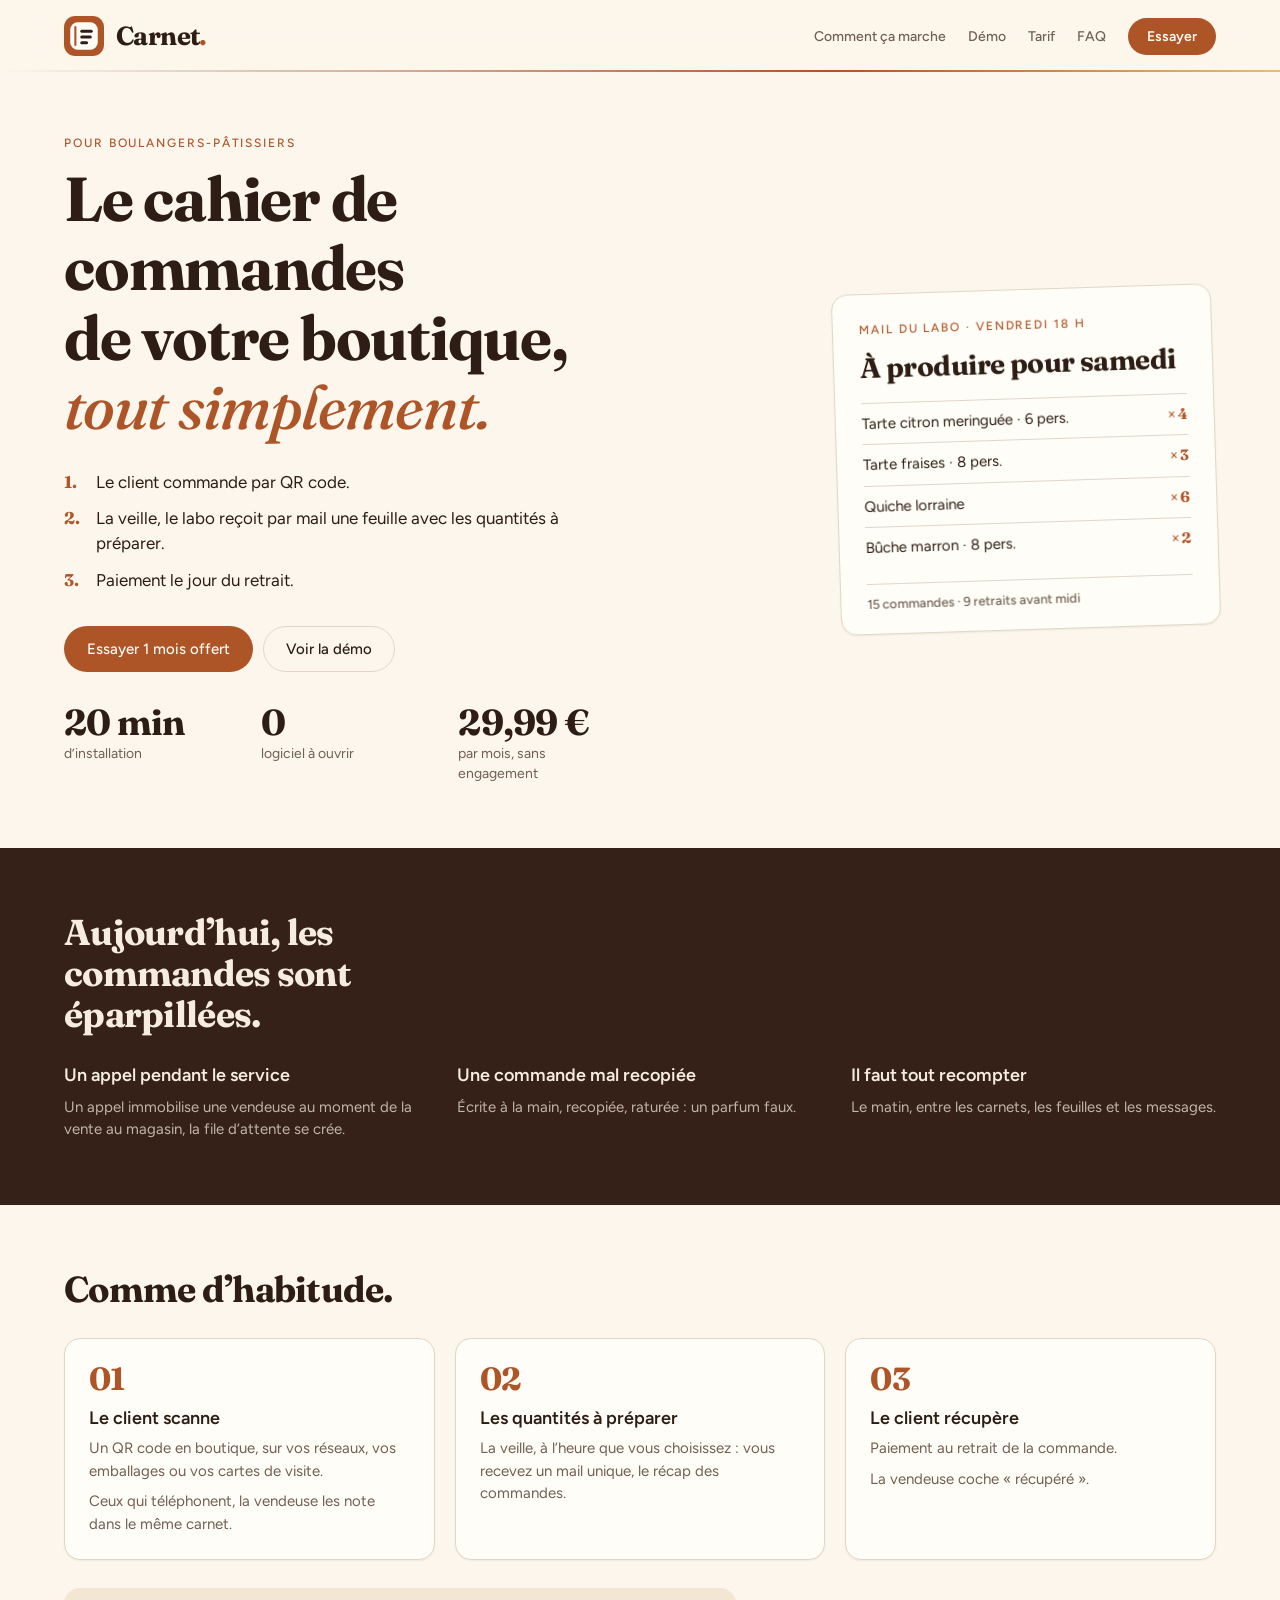
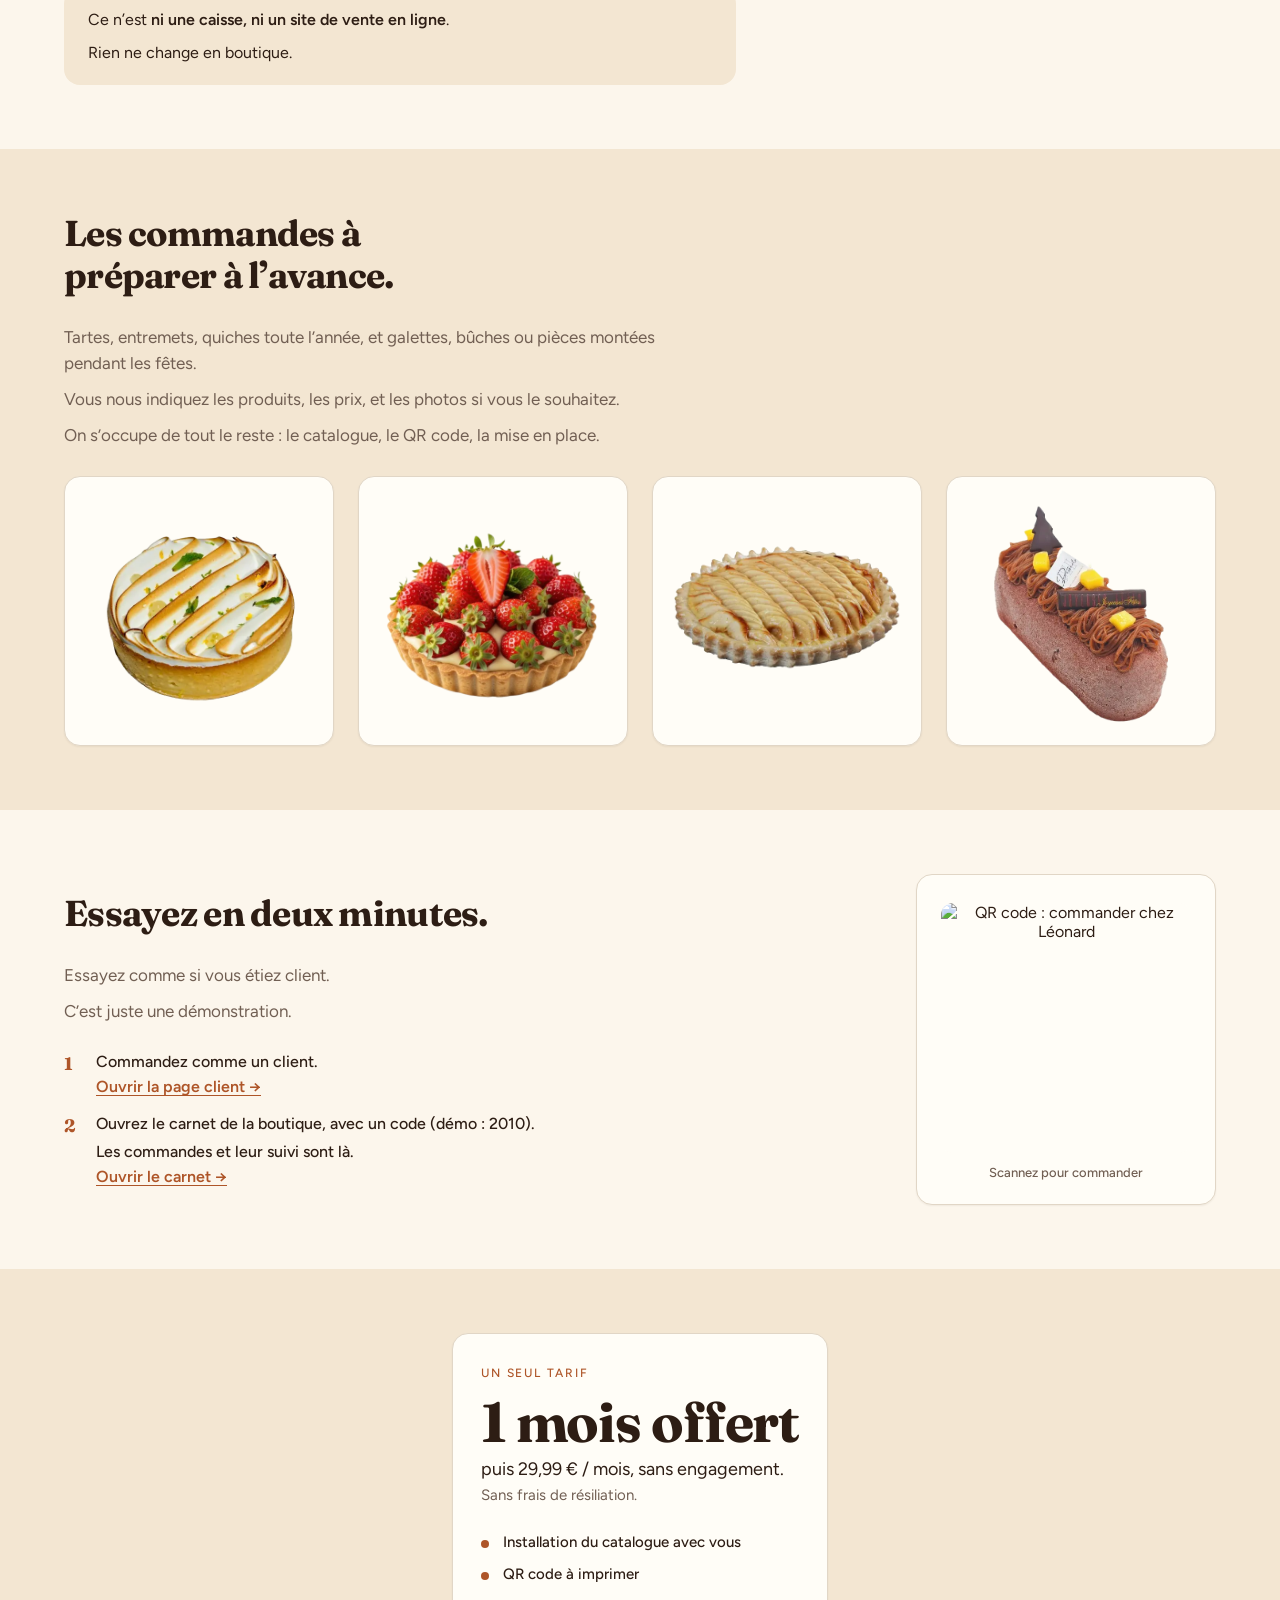
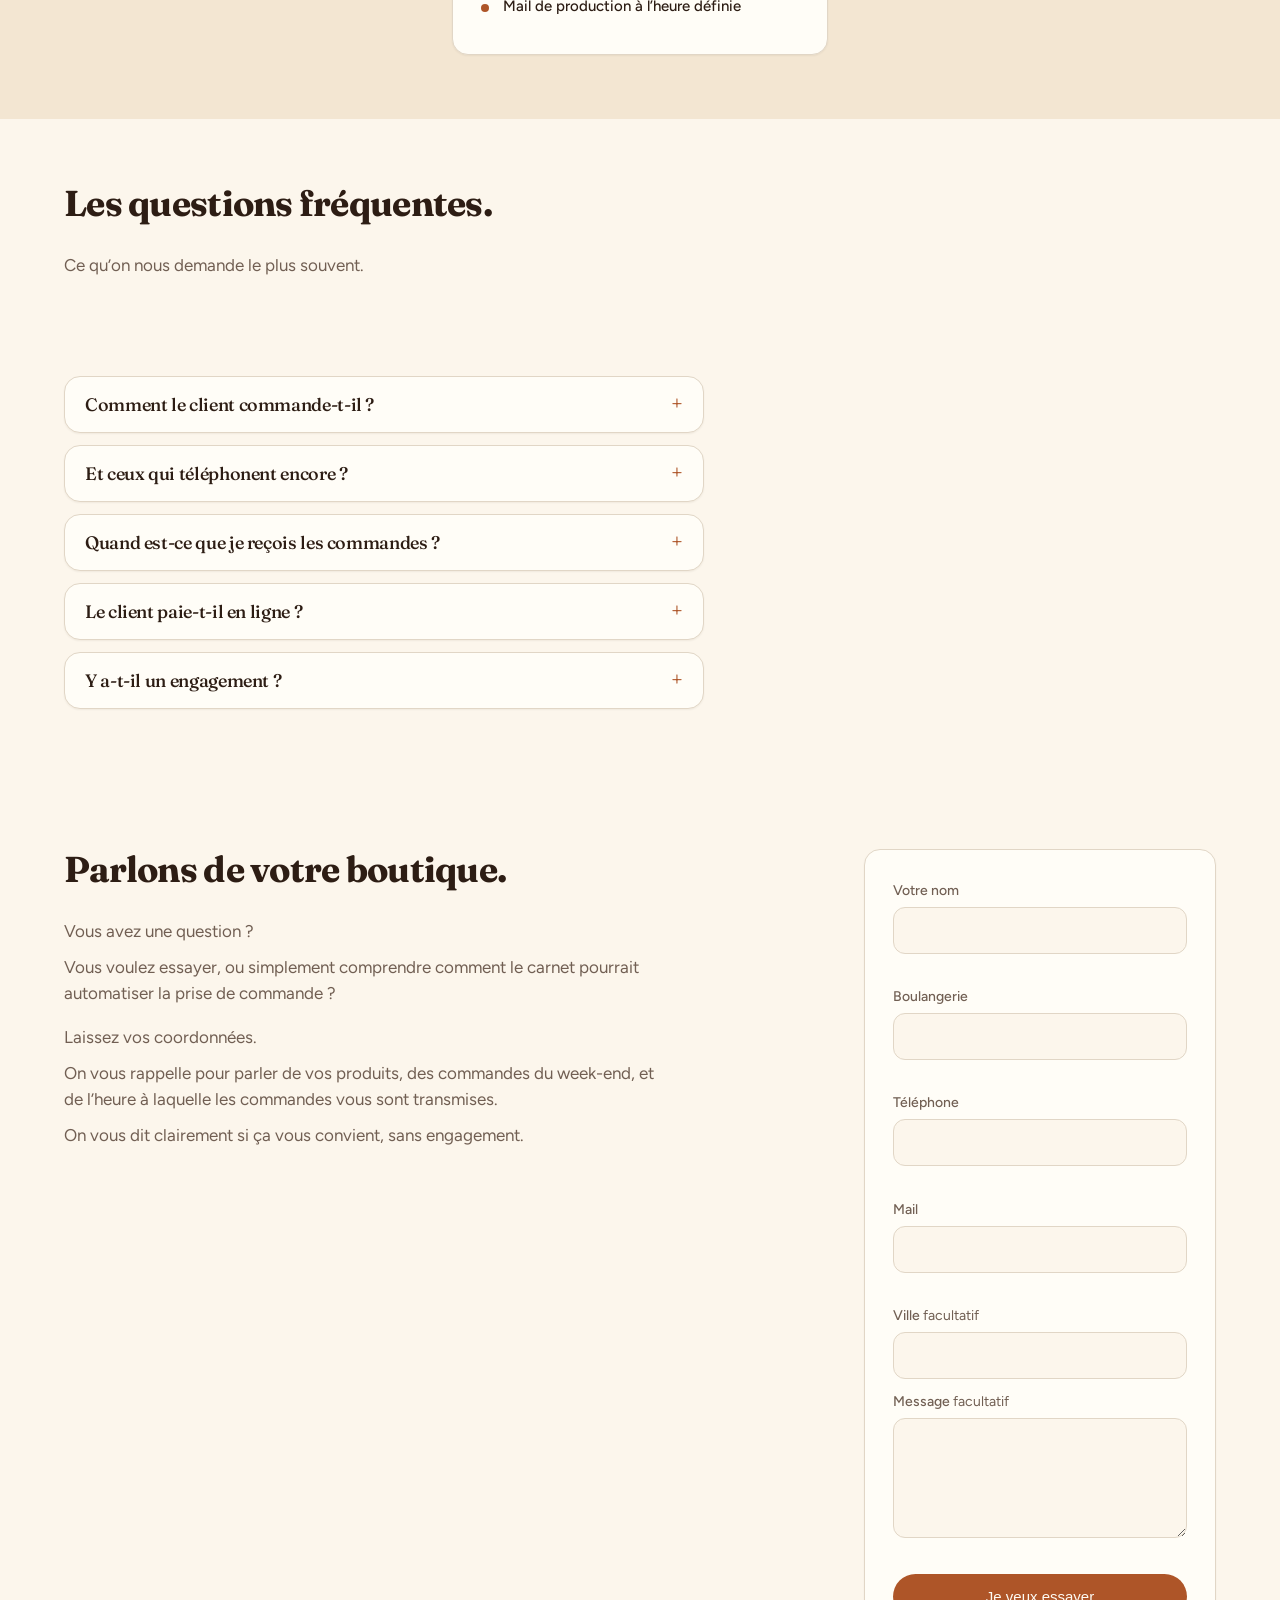
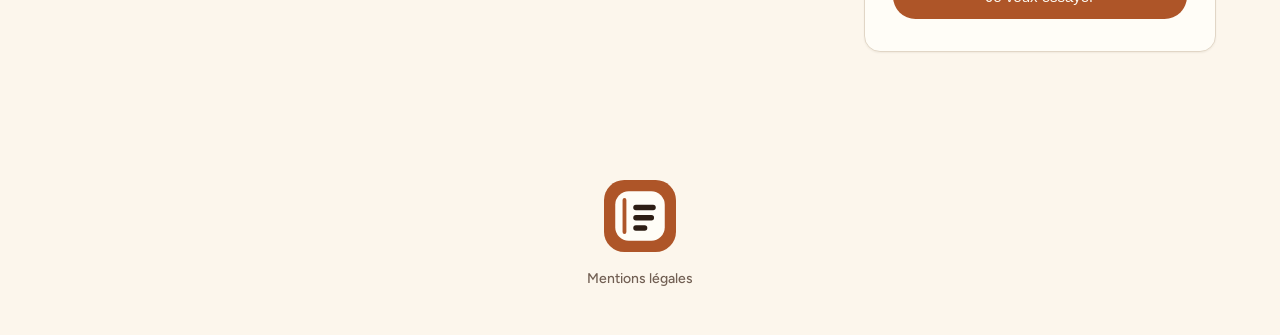
==== commit e5cf15e5: "Collecter les demandes via un formulaire, clarifier l'offre, et illustrer chaque parfum du catalogue" ====
--- a/index.html
+++ b/index.html
@@ -8,8 +8,8 @@
   <link rel="preconnect" href="https://fonts.googleapis.com">
   <link rel="preconnect" href="https://fonts.gstatic.com" crossorigin>
   <link href="https://fonts.googleapis.com/css2?family=Figtree:wght@400;500;600&family=Fraunces:ital,opsz,wght@0,9..144,500;0,9..144,700;1,9..144,500&display=swap" rel="stylesheet">
-  <link rel="stylesheet" href="styles.css?v=82">
-  <script src="motion.js?v=9"></script>
+  <link rel="stylesheet" href="styles.css?v=89">
+  <script src="motion.js?v=12"></script>
 </head>
 <body class="site home">
   <header class="mast topbar">
@@ -22,6 +22,7 @@
         <a href="#fonctionnement">Comment ça marche</a>
         <a href="#demo">Démo</a>
         <a href="#tarif">Tarif</a>
+        <a href="#faq">FAQ</a>
         <a class="btn btn-fill nav-cta" href="#contact">Essayer</a>
       </nav>
       <a class="btn btn-fill mast-cta" href="#contact">Essayer</a>
@@ -111,32 +112,32 @@
           <span>01</span>
           <div>
             <h3>Le client scanne</h3>
-            <p>Un QR code au comptoir, sur vos réseaux ou vos emballages.<br>Ceux qui téléphonent, la vendeuse les note dans le même carnet.</p>
+            <p>Un QR code en boutique, sur vos réseaux, vos emballages ou vos cartes de visite.<br>Ceux qui téléphonent, la vendeuse les note dans le même carnet.</p>
           </div>
         </li>
         <li class="step">
           <span>02</span>
           <div>
             <h3>Les quantités à préparer</h3>
-            <p>La veille, à l’heure que vous choisissez : les totaux, produit par produit.<br>On l’imprime ou on la lit sur le téléphone.</p>
+            <p>La veille, à l’heure que vous choisissez : vous recevez un mail unique, le récap des commandes.</p>
           </div>
         </li>
         <li class="step">
           <span>03</span>
           <div>
             <h3>Le client récupère</h3>
-            <p>Il paie au comptoir, comme aujourd’hui.<br>La vendeuse coche « récupéré ».</p>
+            <p>Paiement au retrait de la commande.<br>La vendeuse coche « récupéré ».</p>
           </div>
         </li>
       </ol>
-      <p class="home-aside">Ce n’est <strong>ni une caisse, ni un site de vente en ligne</strong>.<br>Le pain du matin et votre caisse ne changent pas.</p>
+      <p class="home-aside">Ce n’est <strong>ni une caisse, ni un site de vente en ligne</strong>.<br>Rien ne change en boutique.</p>
     </div>
   </section>
 
   <section class="block home-band" id="catalogue">
     <div class="wrap">
       <h2 class="section-title">Les commandes à préparer à l’avance.</h2>
-      <p class="intro">Tartes, entremets, quiches toute l’année, et galettes, bûches ou pièces montées pendant les fêtes.<br>On installe votre catalogue avec vous.<br>Un nouveau parfum ? On l’ajoute ensemble.</p>
+      <p class="intro">Tartes, entremets, quiches toute l’année, et galettes, bûches ou pièces montées pendant les fêtes.<br>Vous nous indiquez les produits, les prix, et les photos si vous le souhaitez.<br>On s’occupe de tout le reste : le catalogue, le QR code, la mise en place.</p>
       <div class="product-grid">
         <figure>
           <img src="assets/tarte_citron_meringue.webp?v=2" alt="Tarte citron meringuée">
@@ -187,24 +188,106 @@
         <ul class="ticks">
           <li>Installation du catalogue avec vous</li>
           <li>QR code à imprimer</li>
-          <li>Mail du labo à votre heure</li>
+          <li>Mail de production à l’heure définie</li>
         </ul>
       </article>
     </div>
   </section>
 
+  <section class="block" id="faq">
+    <div class="wrap">
+      <h2 class="section-title">Les questions fréquentes.</h2>
+      <p class="intro">Ce qu’on nous demande le plus souvent.</p>
+      <div class="faq home-faq">
+        <details name="carnet-faq">
+          <summary>C’est une caisse, ou un click &amp; collect ?</summary>
+          <p>Non.<br>Le pain du matin et votre caisse ne changent pas.<br>C’est le cahier des commandes à préparer à l’avance.</p>
+        </details>
+        <details name="carnet-faq">
+          <summary>Comment le client commande-t-il ?</summary>
+          <p>Il scanne un QR code au comptoir, sur vos réseaux ou vos emballages.<br>Il choisit, il indique le jour de retrait, c’est noté.</p>
+        </details>
+        <details name="carnet-faq">
+          <summary>Et ceux qui téléphonent encore ?</summary>
+          <p>La vendeuse les note dans le même carnet.<br>Tout arrive au même endroit.</p>
+        </details>
+        <details name="carnet-faq">
+          <summary>Quand est-ce que je reçois les commandes ?</summary>
+          <p>Un mail de production, une fois par jour, à l’heure que vous définissez.<br>La veille, pour le lendemain, adaptable à votre jour de fermeture.</p>
+        </details>
+        <details name="carnet-faq">
+          <summary>Le client paie-t-il en ligne ?</summary>
+          <p>Non.<br>Il paie sur place, le jour du retrait.</p>
+        </details>
+        <details name="carnet-faq">
+          <summary>Y a-t-il un engagement ?</summary>
+          <p>Non.<br>1 mois offert, puis 29,99&nbsp;€ par mois.<br>Sans frais de résiliation.</p>
+        </details>
+      </div>
+    </div>
+  </section>
+
   <section class="block home-contact" id="contact">
-    <div class="wrap">
-      <h2 class="section-title">On s’occupe de l’installation.</h2>
-      <p class="intro">On prend vos produits et on prépare le carnet ensemble.</p>
-      <a class="btn btn-fill btn-main" href="mailto:alexandre@pikcel.fr?subject=Carnet%20de%20commandes%20boulangerie">Je veux essayer</a>
+    <div class="wrap home-contact-grid">
+      <div class="home-contact-copy">
+        <h2 class="section-title">Parlons de votre boutique.</h2>
+        <div class="home-contact-text">
+          <p>Vous avez une question ?<br>Vous voulez essayer, ou simplement comprendre comment le carnet pourrait automatiser la prise de commande ?</p>
+          <p>Laissez vos coordonnées.<br>On vous rappelle pour parler de vos produits, des commandes du week-end, et de l’heure à laquelle les commandes vous sont transmises.<br>On vous dit clairement si ça vous convient, sans engagement.</p>
+        </div>
+      </div>
+      <div>
+      <form class="paper home-lead" id="lead-form" novalidate>
+        <div class="hp" aria-hidden="true">
+          <label for="lead-website">Site web</label>
+          <input id="lead-website" name="website" type="text" tabindex="-1" autocomplete="off">
+        </div>
+        <div class="field">
+          <label for="lead-name">Votre nom</label>
+          <input id="lead-name" name="name" type="text" autocomplete="name" required>
+          <p class="field-error" id="lead-name-error" role="alert"></p>
+        </div>
+        <div class="field">
+          <label for="lead-shop">Boulangerie</label>
+          <input id="lead-shop" name="shop" type="text" autocomplete="organization" required>
+          <p class="field-error" id="lead-shop-error" role="alert"></p>
+        </div>
+        <div class="field">
+          <label for="lead-phone">Téléphone</label>
+          <input id="lead-phone" name="phone" type="tel" inputmode="tel" autocomplete="tel" required>
+          <p class="field-error" id="lead-phone-error" role="alert"></p>
+        </div>
+        <div class="field">
+          <label for="lead-mail">Mail</label>
+          <input id="lead-mail" name="email" type="email" autocomplete="email" required>
+          <p class="field-error" id="lead-mail-error" role="alert"></p>
+        </div>
+        <div class="field">
+          <label for="lead-city">Ville <span class="optional">facultatif</span></label>
+          <input id="lead-city" name="city" type="text" autocomplete="address-level2">
+        </div>
+        <div class="field">
+          <label for="lead-message">Message <span class="optional">facultatif</span></label>
+          <textarea id="lead-message" name="message" rows="4" maxlength="1000" autocomplete="off"></textarea>
+        </div>
+        <button class="btn btn-fill btn-main" type="submit">Je veux essayer</button>
+        <p class="home-lead-status hidden" id="lead-status" role="status"></p>
+      </form>
+      <div class="paper home-lead home-lead-ok hidden" id="lead-thanks">
+        <p class="eyebrow">C’est noté</p>
+        <p class="home-lead-title">On vous rappelle.</p>
+        <p>Merci. On vous rappelle pour en discuter, sans engagement.</p>
+      </div>
+      </div>
     </div>
   </section>
 
   <footer class="foot">
     <div class="wrap foot-in">
-      <span>Carnet de commandes · pour boulangers-pâtissiers</span>
-      <a href="tel:+33610601442">06 10 60 14 42</a>
+      <a class="foot-mark" href="index.html">
+        <img src="assets/logo-carnet.svg?v=6" alt="Carnet">
+      </a>
+      <a class="foot-legal" href="mentions-legales.html">Mentions légales</a>
     </div>
   </footer>
   <script>
@@ -217,5 +300,8 @@
       if (img) img.src = src;
     })();
   </script>
+  <script src="https://cdn.jsdelivr.net/npm/@emailjs/browser@4/dist/email.min.js"></script>
+  <script src="email-config.js"></script>
+  <script src="contact.js?v=2"></script>
 </body>
 </html>
--- a/styles.css
+++ b/styles.css
@@ -1282,14 +1282,35 @@
   background: var(--bg);
   color: var(--muted);
   font-size: 14px;
-  padding: 22px 0;
+  padding: 64px 0 48px;
 }
 
 .foot-in {
   display: flex;
-  justify-content: space-between;
-  gap: 12px;
-  flex-wrap: wrap;
+  flex-direction: column;
+  align-items: center;
+  gap: 18px;
+  text-align: center;
+}
+
+.foot-mark {
+  display: block;
+  line-height: 0;
+}
+
+.foot-mark img {
+  width: 72px;
+  height: 72px;
+}
+
+.foot-legal {
+  color: var(--muted);
+  text-decoration: none;
+  font-weight: 500;
+}
+
+.foot-legal:hover {
+  color: var(--accent);
 }
 
 .test-page .nav a,
@@ -2813,6 +2834,7 @@
 #catalogue,
 #demo,
 #tarif,
+#faq,
 #contact {
   scroll-margin-top: 80px;
 }
@@ -3182,31 +3204,208 @@
   color: var(--muted);
 }
 
+.home-faq {
+  max-width: 40rem;
+}
+
+body.home .faq summary {
+  font-family: var(--serif);
+  font-weight: 500;
+  letter-spacing: -0.02em;
+  font-size: 1.125rem;
+  display: flex;
+  align-items: center;
+  justify-content: space-between;
+  gap: 16px;
+  list-style: none;
+}
+
+body.home .faq summary::-webkit-details-marker {
+  display: none;
+}
+
+body.home .faq summary::after {
+  content: "+";
+  flex: none;
+  font-family: var(--serif);
+  font-weight: 500;
+  color: var(--accent);
+  font-size: 1.35rem;
+  line-height: 1;
+}
+
+body.home .faq details[open] summary::after {
+  content: "–";
+}
+
 .home-contact {
-  text-align: center;
+  text-align: left;
+}
+
+.home-contact-grid {
+  display: grid;
+  grid-template-columns: minmax(0, 1fr) minmax(0, 22rem);
+  gap: 48px 56px;
+  align-items: start;
 }
 
 .home-contact .section-title {
-  margin-left: auto;
-  margin-right: auto;
-}
-
-.home-contact .intro {
-  margin-left: auto;
-  margin-right: auto;
-}
-
-.home-contact .btn {
-  min-width: 220px;
-}
-
-body.home .foot a {
+  margin: 0 0 22px;
+  max-width: 12ch;
+}
+
+.home-contact-text p {
+  margin: 0 0 18px;
+  max-width: 38rem;
+  font-size: 17px;
+  line-height: 1.55;
+  color: var(--muted);
+}
+
+.home-contact-text p:last-child {
+  margin-bottom: 0;
+}
+
+.home-lead {
+  width: 100%;
+  margin: 0;
+  padding: 32px 28px;
+  text-align: left;
+  position: relative;
+}
+
+.home-lead .field {
+  margin: 0 0 14px;
+}
+
+.home-lead label {
+  display: block;
+  margin: 0 0 8px;
+  font-size: 14px;
+  font-weight: 500;
+  color: var(--muted);
+}
+
+.home-lead .optional {
+  font-weight: 400;
+}
+
+.home-lead input,
+.home-lead textarea {
+  width: 100%;
+  border: 1.5px solid var(--line);
+  border-radius: 12px;
+  padding: 13px 14px;
+  font: inherit;
+  font-size: 16px;
+  background: var(--bg);
+  color: var(--ink);
+}
+
+.home-lead textarea {
+  min-height: 7.5rem;
+  resize: vertical;
+}
+
+.home-lead input:focus,
+.home-lead textarea:focus {
+  outline: 2px solid var(--secondary);
+  border-color: var(--accent);
+}
+
+.home-lead input.is-bad {
+  border-color: var(--accent);
+}
+
+.home-lead .field-error {
+  color: var(--accent);
+}
+
+.home-lead .btn {
+  width: 100%;
+  margin-top: 18px;
+}
+
+.home-lead .btn:disabled {
+  opacity: 0.7;
+  cursor: wait;
+}
+
+.home-lead-status {
+  margin: 12px 0 0;
+  color: var(--muted);
+  font-size: 14px;
+}
+
+.home-lead-title {
+  margin: 0 0 10px;
+  font-family: var(--serif);
+  font-size: clamp(1.75rem, 4vw, 2.25rem);
+  font-weight: 700;
+  letter-spacing: -0.02em;
+  color: var(--ink);
+}
+
+.home-lead-ok p:last-child {
+  margin: 0;
+  color: var(--muted);
+}
+
+.hp {
+  position: absolute;
+  left: -10000px;
+  top: auto;
+  width: 1px;
+  height: 1px;
+  overflow: hidden;
+}
+
+body.home .foot a,
+body.legal .foot a {
   color: var(--muted);
   text-decoration: none;
 }
 
-body.home .foot a:hover {
+body.home .foot a:hover,
+body.legal .foot a:hover {
   color: var(--accent);
+}
+
+.legal-sheet {
+  max-width: 40rem;
+}
+
+.legal-sheet h1 {
+  font-family: var(--serif);
+  font-weight: 700;
+  letter-spacing: -0.02em;
+  font-size: clamp(2rem, 4vw, 2.75rem);
+  margin: 0 0 32px;
+}
+
+body.legal .legal-sheet h2 {
+  font-family: var(--serif);
+  font-weight: 500;
+  letter-spacing: -0.02em;
+  font-size: 1.25rem;
+  line-height: 1.3;
+  max-width: none;
+  margin: 28px 0 10px;
+}
+
+.legal-sheet p {
+  margin: 0 0 8px;
+  color: var(--ink);
+}
+
+.legal-sheet a {
+  color: var(--accent);
+  text-decoration: none;
+  font-weight: 500;
+}
+
+.legal-sheet a:hover {
+  text-decoration: underline;
 }
 
 @media (max-width: 860px) {
@@ -3219,6 +3418,7 @@
   body.home .home-steps,
   body.home .home-demo,
   body.home .home-tarif,
+  body.home .home-contact-grid,
   body.home .home-band .product-grid {
     grid-template-columns: 1fr;
   }
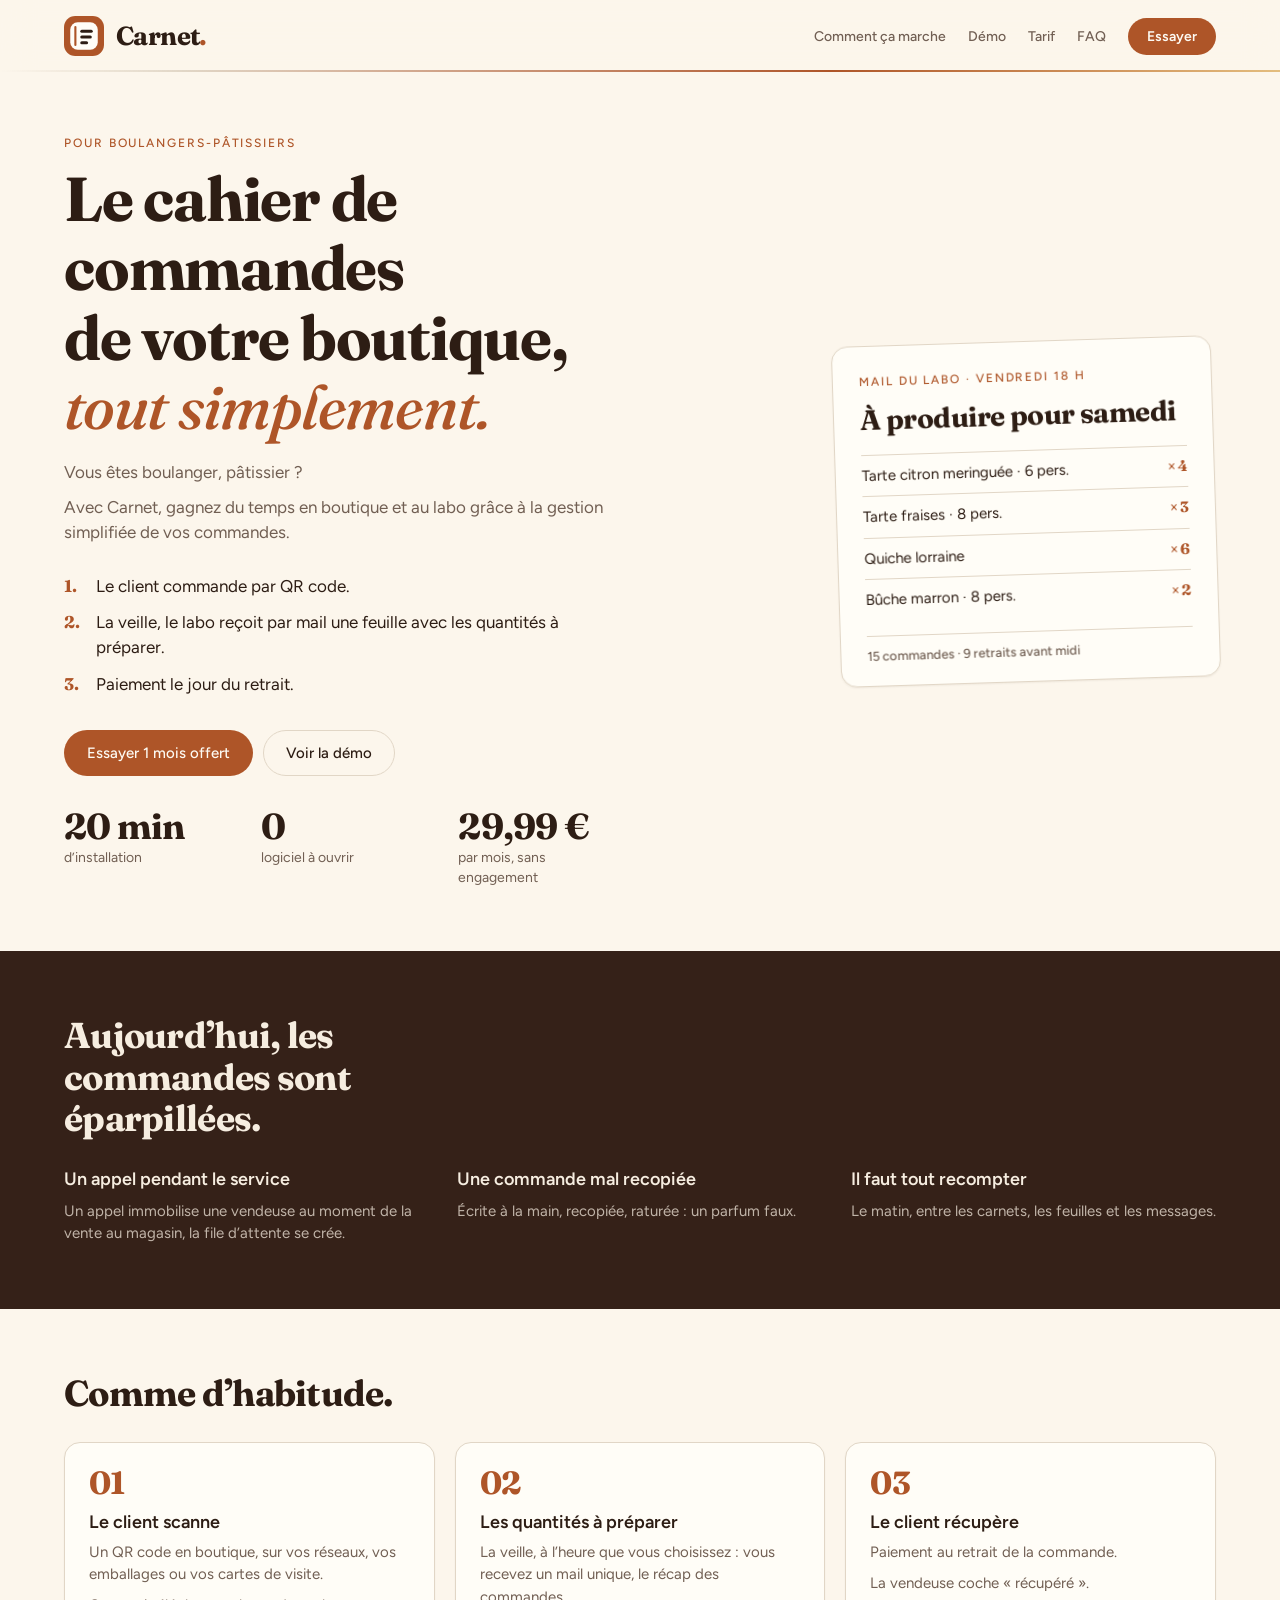
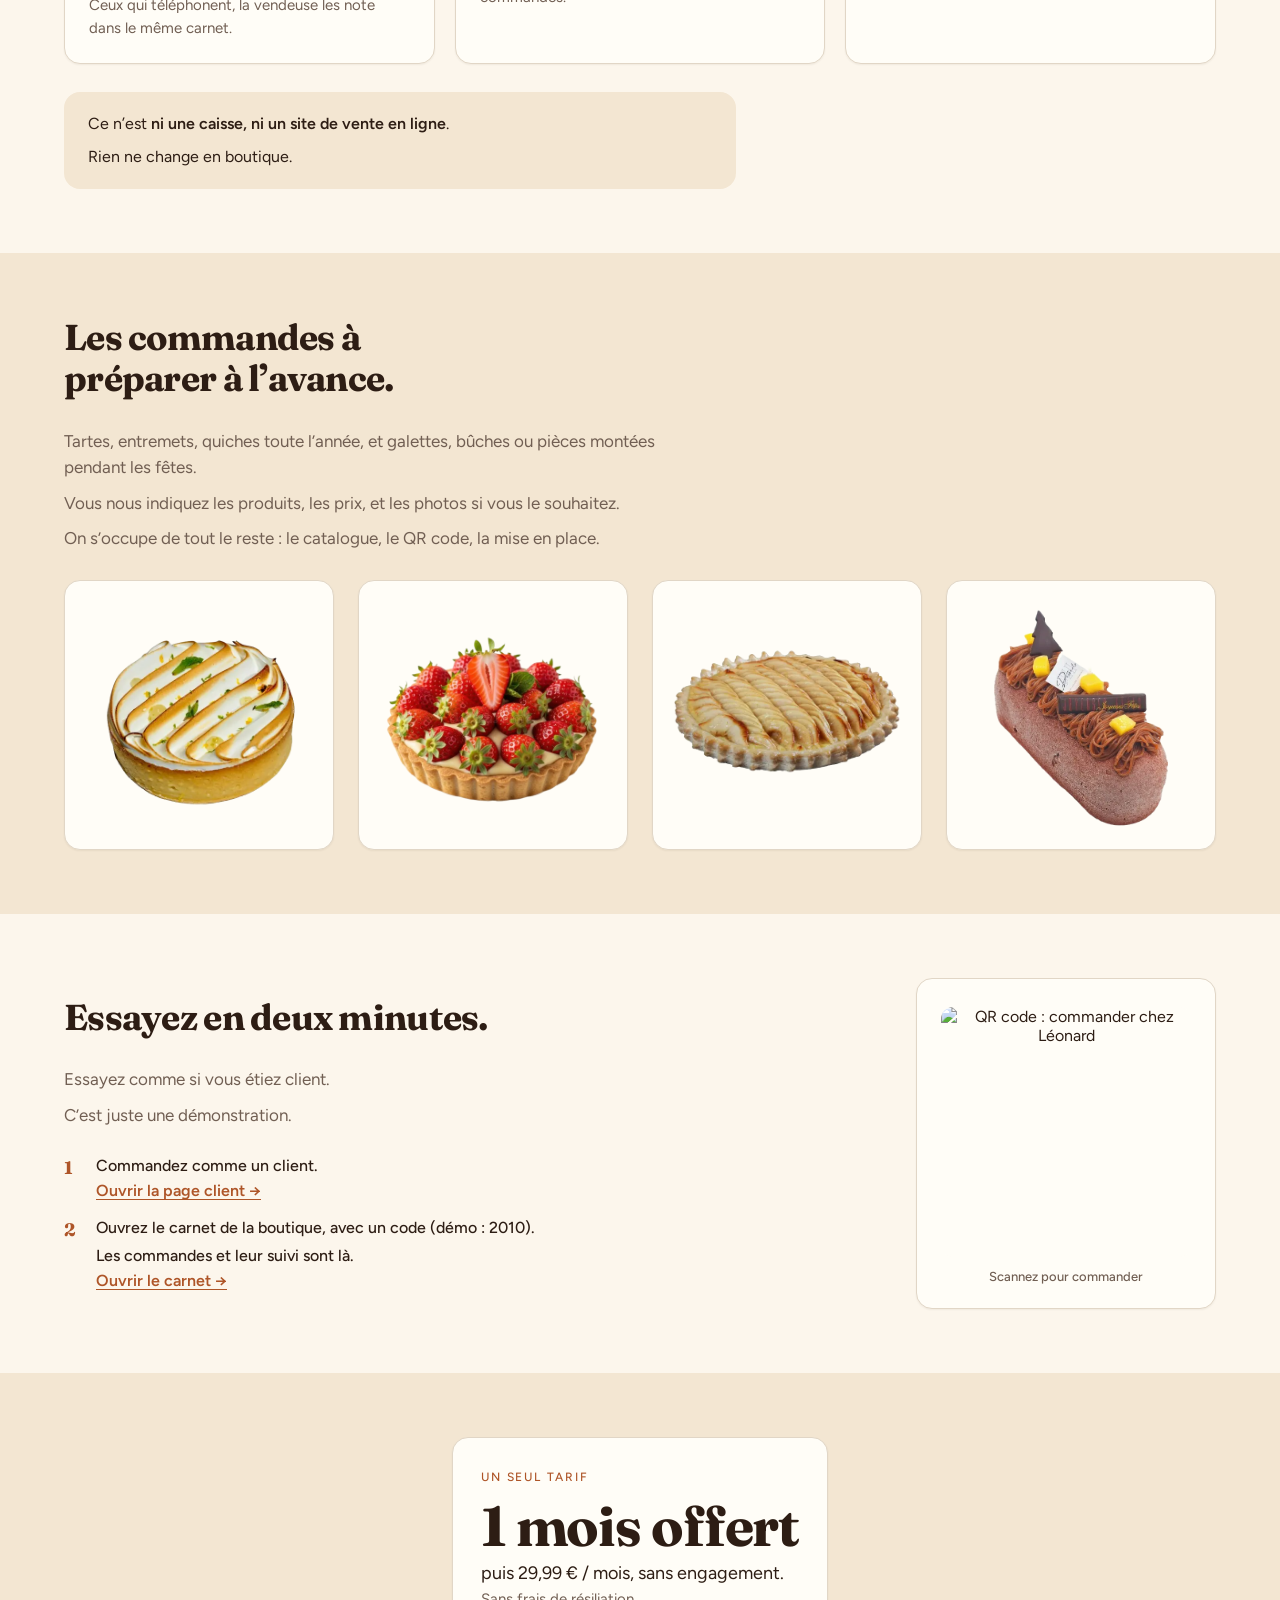
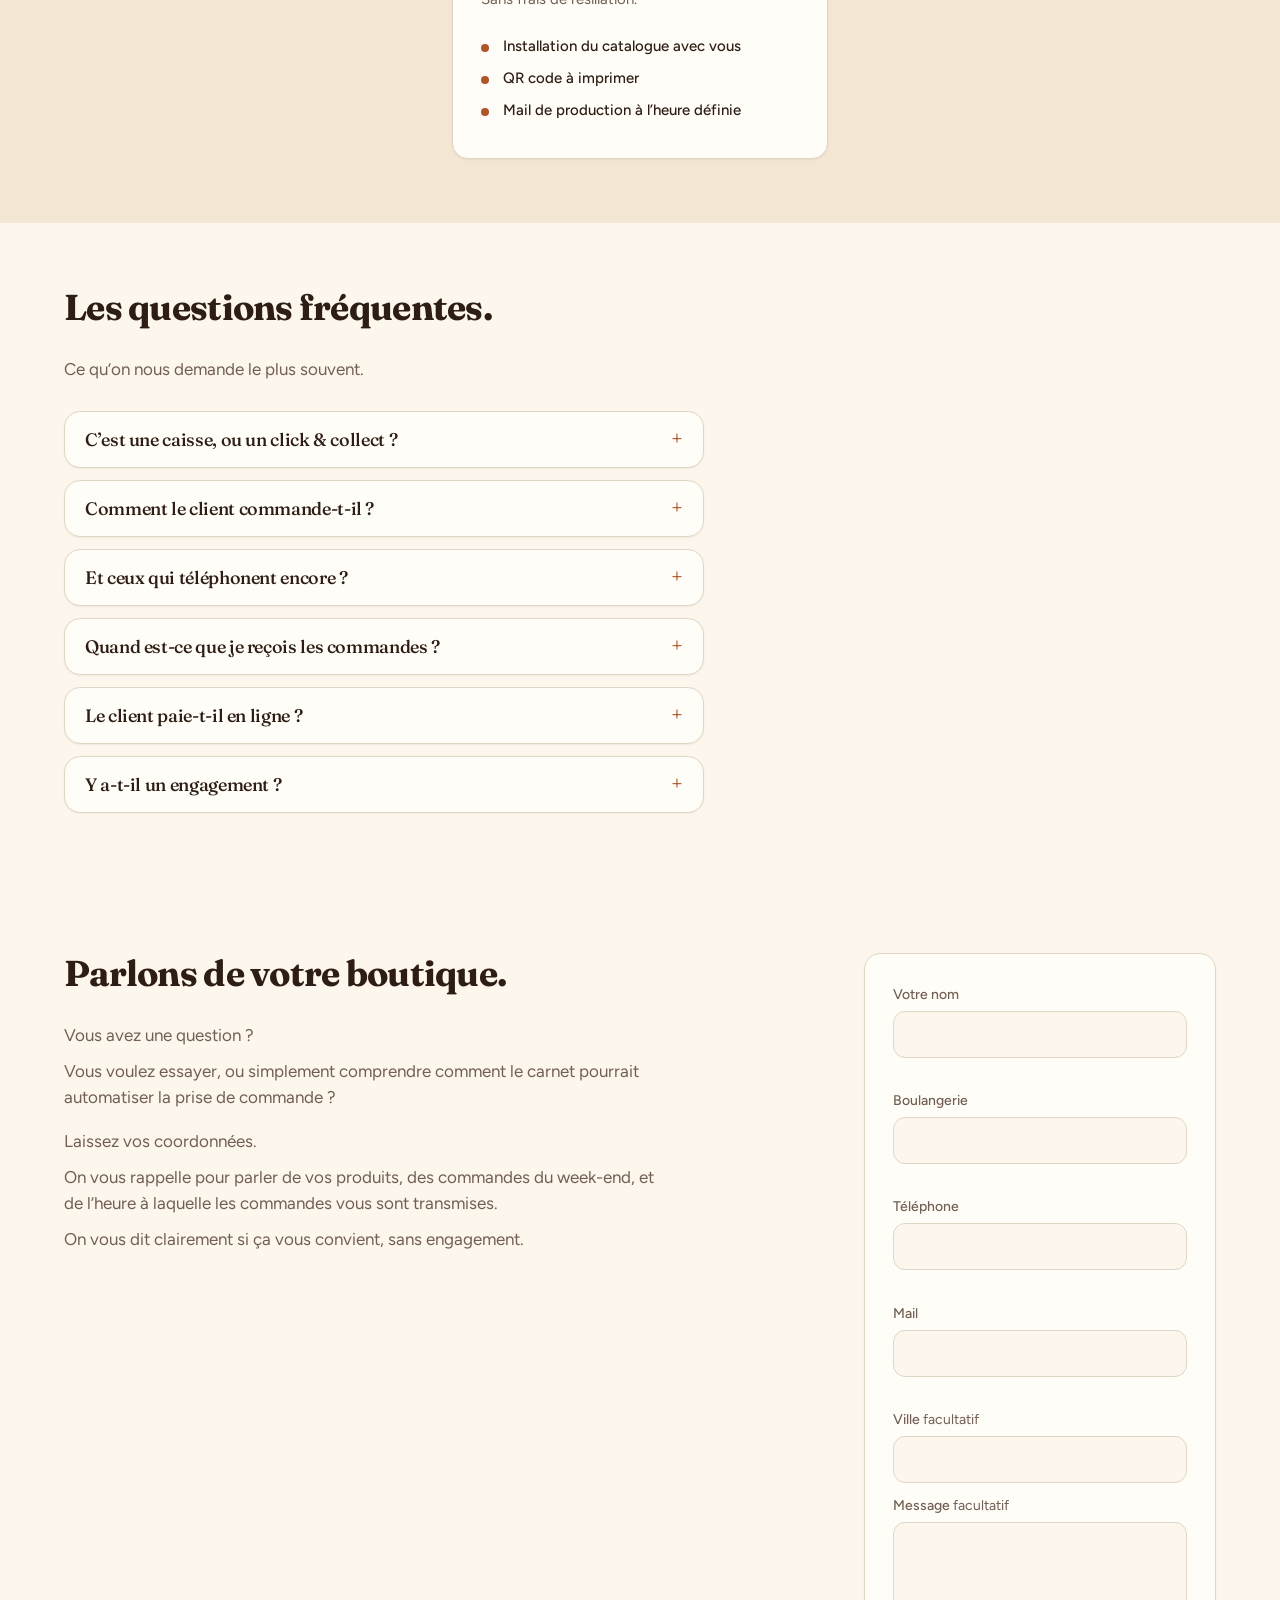
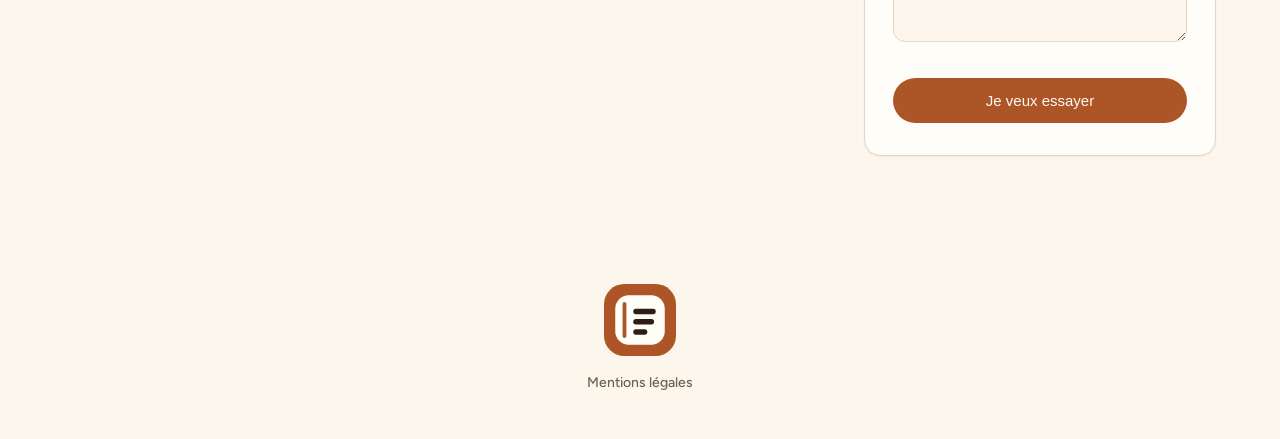
==== commit 98babc61: "Ajouter une phrase d'accroche sous le titre, pour parler aux boulangers-patissiers. Co-authored-by: " ====
--- a/index.html
+++ b/index.html
@@ -8,7 +8,7 @@
   <link rel="preconnect" href="https://fonts.googleapis.com">
   <link rel="preconnect" href="https://fonts.gstatic.com" crossorigin>
   <link href="https://fonts.googleapis.com/css2?family=Figtree:wght@400;500;600&family=Fraunces:ital,opsz,wght@0,9..144,500;0,9..144,700;1,9..144,500&display=swap" rel="stylesheet">
-  <link rel="stylesheet" href="styles.css?v=89">
+  <link rel="stylesheet" href="styles.css?v=90">
   <script src="motion.js?v=12"></script>
 </head>
 <body class="site home">
@@ -34,6 +34,7 @@
       <div>
         <p class="eyebrow">Pour boulangers-pâtissiers</p>
         <h1>Le cahier de commandes<br>de votre boutique,<br><em>tout simplement.</em></h1>
+        <p class="hero-pitch">Vous êtes boulanger, pâtissier ?<br>Avec Carnet, gagnez du temps en boutique et au labo grâce à la gestion simplifiée de vos commandes.</p>
         <ol class="lead">
           <li>Le client commande par QR code.</li>
           <li>La veille, le labo reçoit par mail une feuille avec les quantités à préparer.</li>
--- a/styles.css
+++ b/styles.css
@@ -381,6 +381,7 @@
   .hero-pro .device-wrap,
   .home-hero .eyebrow,
   .home-hero h1,
+  .home-hero .hero-pitch,
   .home-hero .lead,
   .home-hero .cta-row,
   .home-stats,
@@ -2865,6 +2866,14 @@
   color: var(--accent);
 }
 
+.home-hero .hero-pitch {
+  margin: 18px 0 0;
+  max-width: 34rem;
+  font-size: 17px;
+  line-height: 1.5;
+  color: var(--muted);
+}
+
 .home-hero .lead {
   margin: 22px 0 28px;
   padding: 0;
@@ -2904,6 +2913,10 @@
 
 .home-hero h1 {
   animation: intro-rise 0.78s cubic-bezier(0.22, 1, 0.36, 1) 0.14s both;
+}
+
+.home-hero .hero-pitch {
+  animation: intro-rise 0.78s cubic-bezier(0.22, 1, 0.36, 1) 0.2s both;
 }
 
 .home-hero .lead {
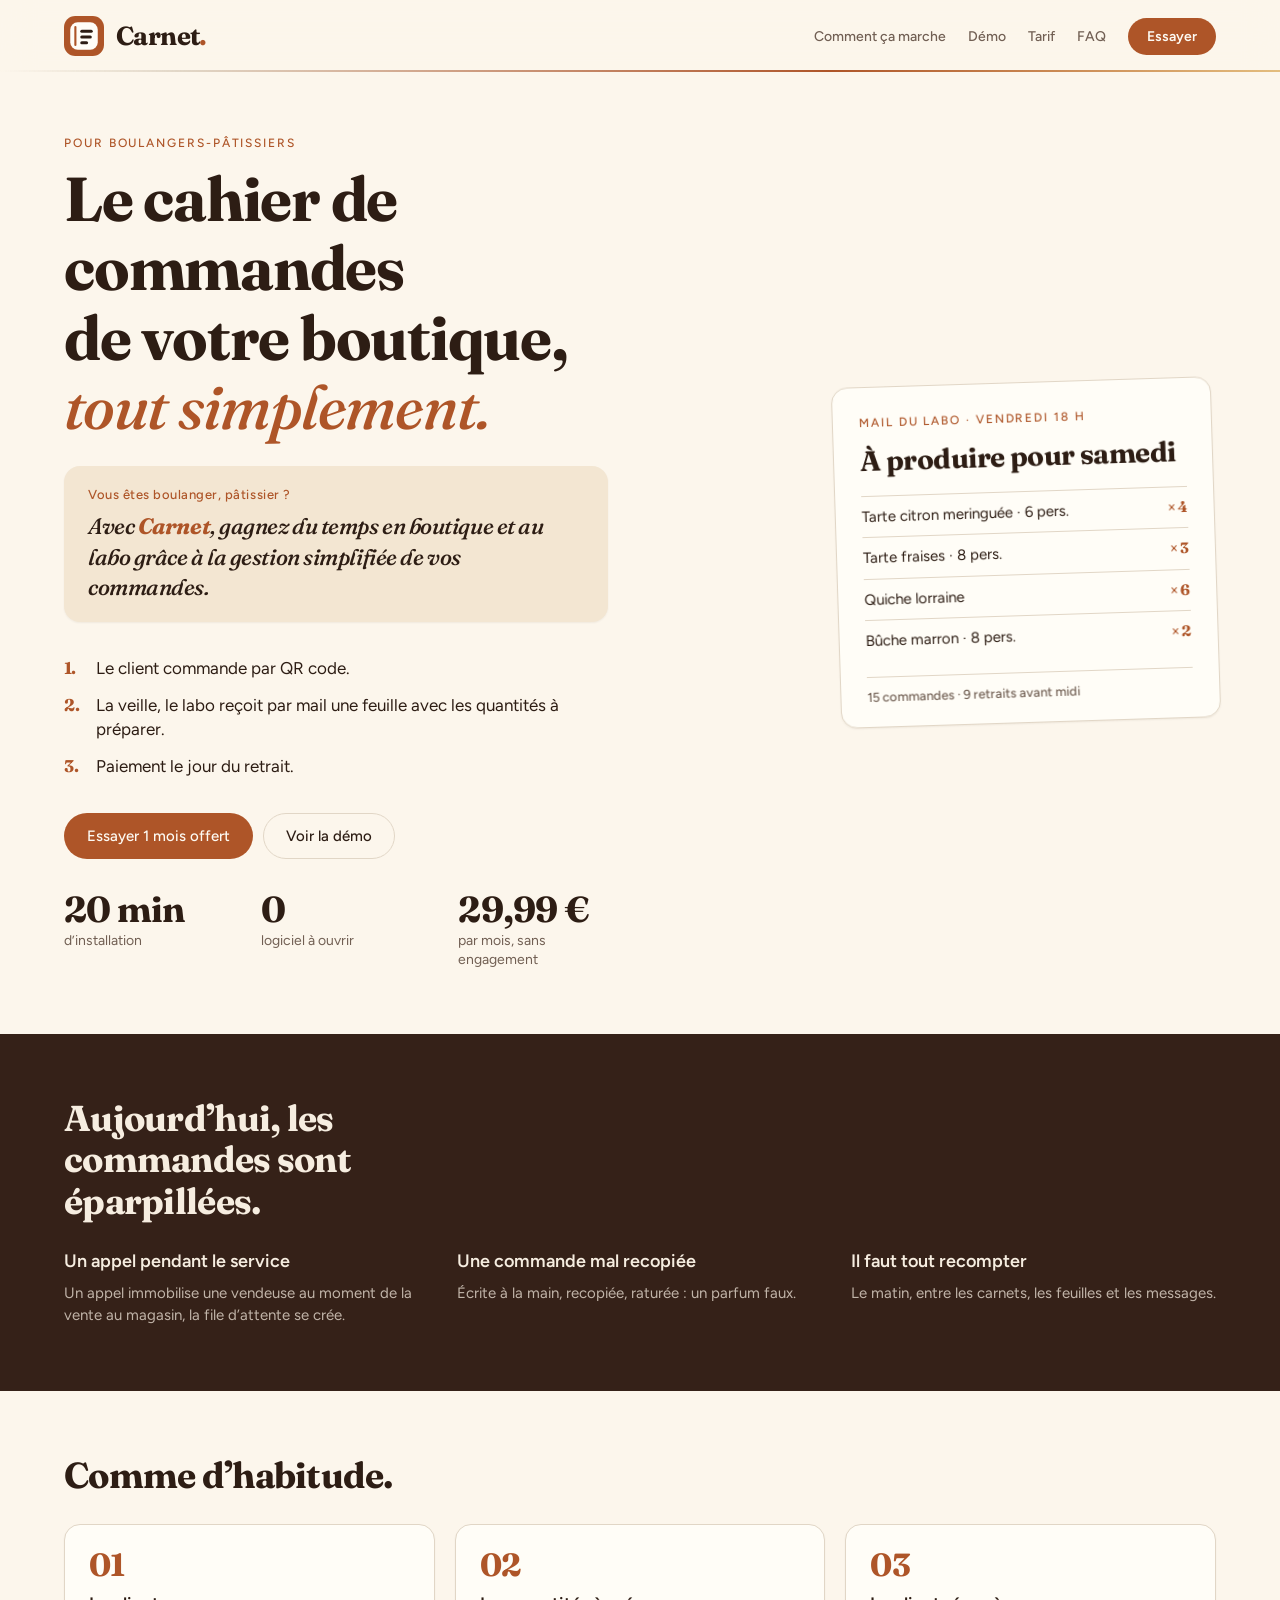
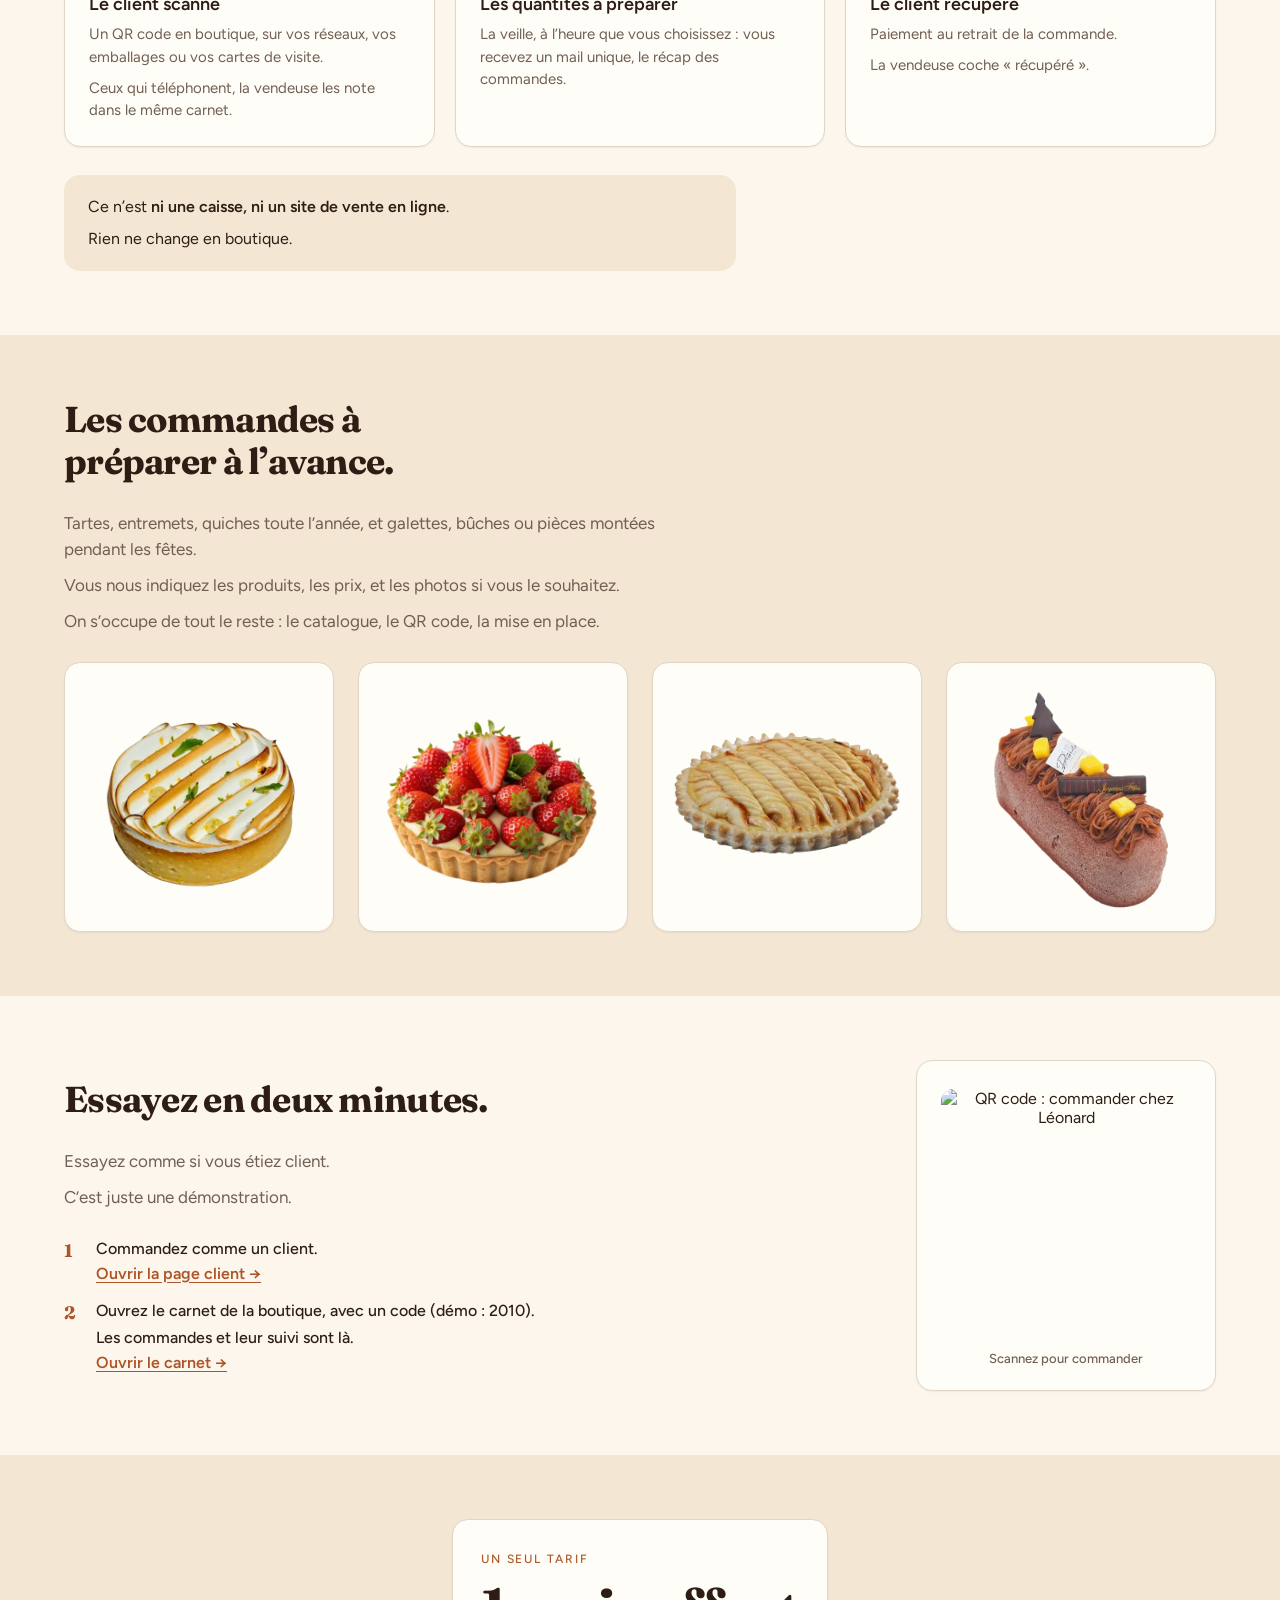
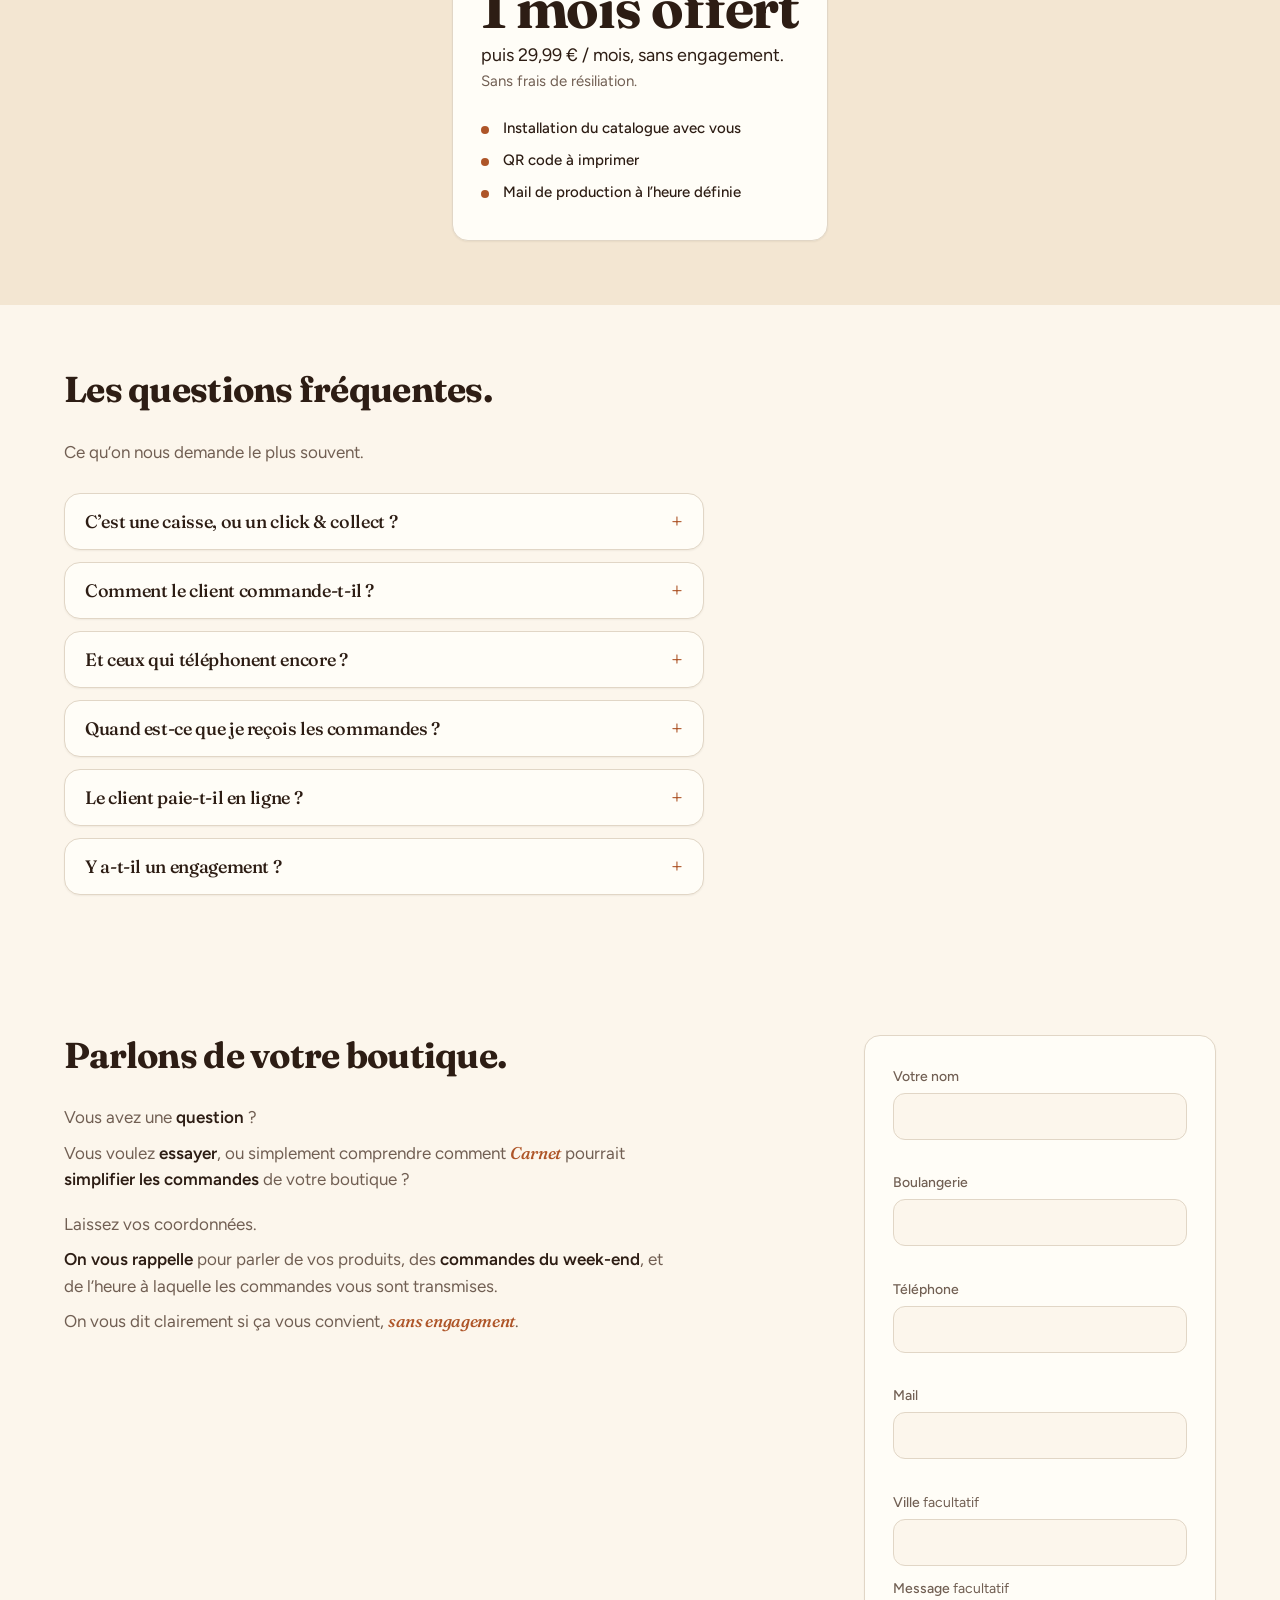
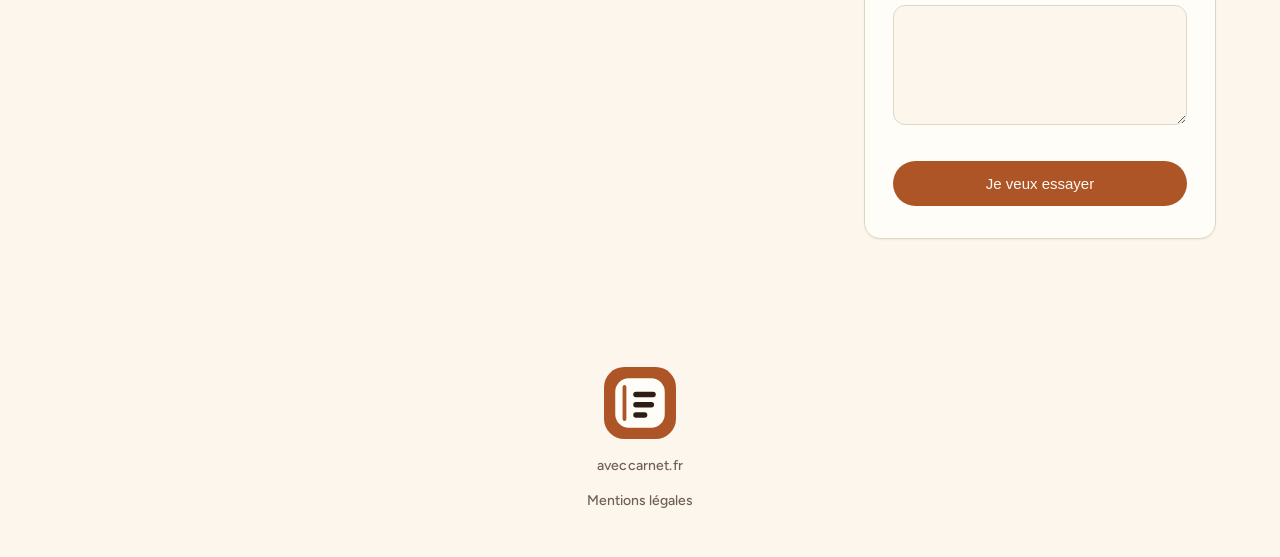
==== commit 5b12a84f: "Mettre en avant l'accroche et le contact, animer le point du logo, et afficher aveccarnet.fr. Co-aut" ====
--- a/index.html
+++ b/index.html
@@ -3,12 +3,12 @@
 <head>
   <meta charset="UTF-8">
   <meta name="viewport" content="width=device-width, initial-scale=1">
-  <title>Carnet de commandes — Le cahier des boulangers-pâtissiers</title>
-  <meta name="description" content="Le cahier de commandes de la boutique, tout simplement. La veille, le labo reçoit par mail les quantités à préparer. 29,99 € par mois, sans engagement.">
+  <title>Carnet — Le cahier de commandes des boulangers-pâtissiers</title>
+  <meta name="description" content="Avec Carnet, gagnez du temps en boutique et au labo. Le client commande par QR code, le labo reçoit le récap la veille. 29,99 € par mois, sans engagement.">
   <link rel="preconnect" href="https://fonts.googleapis.com">
   <link rel="preconnect" href="https://fonts.gstatic.com" crossorigin>
-  <link href="https://fonts.googleapis.com/css2?family=Figtree:wght@400;500;600&family=Fraunces:ital,opsz,wght@0,9..144,500;0,9..144,700;1,9..144,500&display=swap" rel="stylesheet">
-  <link rel="stylesheet" href="styles.css?v=90">
+  <link href="https://fonts.googleapis.com/css2?family=Figtree:wght@400;500;600&family=Fraunces:ital,opsz,wght@0,9..144,500;0,9..144,700;1,9..144,500;1,9..144,700&display=swap" rel="stylesheet">
+  <link rel="stylesheet" href="styles.css?v=95">
   <script src="motion.js?v=12"></script>
 </head>
 <body class="site home">
@@ -34,7 +34,10 @@
       <div>
         <p class="eyebrow">Pour boulangers-pâtissiers</p>
         <h1>Le cahier de commandes<br>de votre boutique,<br><em>tout simplement.</em></h1>
-        <p class="hero-pitch">Vous êtes boulanger, pâtissier ?<br>Avec Carnet, gagnez du temps en boutique et au labo grâce à la gestion simplifiée de vos commandes.</p>
+        <p class="hero-pitch">
+          <span class="hero-pitch-ask">Vous êtes boulanger, pâtissier ?</span>
+          Avec <em>Carnet</em>, gagnez du temps en boutique et au labo grâce à la gestion simplifiée de vos commandes.
+        </p>
         <ol class="lead">
           <li>Le client commande par QR code.</li>
           <li>La veille, le labo reçoit par mail une feuille avec les quantités à préparer.</li>
@@ -233,8 +236,8 @@
       <div class="home-contact-copy">
         <h2 class="section-title">Parlons de votre boutique.</h2>
         <div class="home-contact-text">
-          <p>Vous avez une question ?<br>Vous voulez essayer, ou simplement comprendre comment le carnet pourrait automatiser la prise de commande ?</p>
-          <p>Laissez vos coordonnées.<br>On vous rappelle pour parler de vos produits, des commandes du week-end, et de l’heure à laquelle les commandes vous sont transmises.<br>On vous dit clairement si ça vous convient, sans engagement.</p>
+          <p>Vous avez une <strong>question</strong> ?<br>Vous voulez <strong>essayer</strong>, ou simplement comprendre comment <em>Carnet</em> pourrait <strong>simplifier les commandes</strong> de votre boutique ?</p>
+          <p>Laissez vos coordonnées.<br><strong>On vous rappelle</strong> pour parler de vos produits, des <strong>commandes du week-end</strong>, et de l’heure à laquelle les commandes vous sont transmises.<br>On vous dit clairement si ça vous convient, <em>sans engagement</em>.</p>
         </div>
       </div>
       <div>
@@ -288,6 +291,7 @@
       <a class="foot-mark" href="index.html">
         <img src="assets/logo-carnet.svg?v=6" alt="Carnet">
       </a>
+      <a class="foot-url" href="index.html">aveccarnet.fr</a>
       <a class="foot-legal" href="mentions-legales.html">Mentions légales</a>
     </div>
   </footer>
--- a/styles.css
+++ b/styles.css
@@ -61,6 +61,7 @@
   position: sticky;
   top: 0;
   z-index: 20;
+  overflow: visible;
   background: color-mix(in srgb, var(--paper) 92%, transparent);
   backdrop-filter: blur(16px);
 }
@@ -179,12 +180,50 @@
   letter-spacing: -0.02em;
   white-space: nowrap;
   color: var(--ink);
+  overflow: visible;
 }
 
 .brand-dot {
+  display: inline-block;
   color: var(--accent);
   letter-spacing: 0;
   margin-left: -0.08em;
+  transform-origin: 50% 100%;
+  animation: brand-dot-in 1.25s linear 0.2s both;
+}
+
+@keyframes brand-dot-in {
+  0% {
+    transform: translateY(-2.4em);
+    animation-timing-function: cubic-bezier(0.55, 0.06, 0.85, 0.24);
+  }
+  36% {
+    transform: translateY(0);
+    animation-timing-function: cubic-bezier(0.22, 0.9, 0.36, 1);
+  }
+  52% {
+    transform: translateY(-0.48em);
+    animation-timing-function: cubic-bezier(0.55, 0.06, 0.85, 0.24);
+  }
+  64% {
+    transform: translateY(0);
+    animation-timing-function: cubic-bezier(0.22, 0.9, 0.36, 1);
+  }
+  76% {
+    transform: translateY(-0.16em);
+    animation-timing-function: cubic-bezier(0.55, 0.06, 0.85, 0.24);
+  }
+  86% {
+    transform: translateY(0);
+    animation-timing-function: cubic-bezier(0.22, 0.9, 0.36, 1);
+  }
+  93% {
+    transform: translateY(-0.05em);
+    animation-timing-function: cubic-bezier(0.55, 0.06, 0.85, 0.24);
+  }
+  100% {
+    transform: none;
+  }
 }
 
 .brand-mark,
@@ -386,6 +425,7 @@
   .home-hero .cta-row,
   .home-stats,
   .mail-sheet,
+  .brand-dot,
   .site .trust {
     animation: none;
   }
@@ -1304,12 +1344,18 @@
   height: 72px;
 }
 
+.foot-url,
 .foot-legal {
   color: var(--muted);
   text-decoration: none;
   font-weight: 500;
 }
 
+.foot-url {
+  letter-spacing: 0.01em;
+}
+
+.foot-url:hover,
 .foot-legal:hover {
   color: var(--accent);
 }
@@ -2867,15 +2913,40 @@
 }
 
 .home-hero .hero-pitch {
-  margin: 18px 0 0;
+  margin: 24px 0 0;
   max-width: 34rem;
-  font-size: 17px;
-  line-height: 1.5;
-  color: var(--muted);
+  padding: 20px 24px;
+  background: var(--secondary);
+  border-radius: 1rem;
+  box-shadow: var(--shadow);
+  font-family: var(--serif);
+  font-weight: 500;
+  font-style: italic;
+  letter-spacing: -0.02em;
+  font-size: clamp(1.15rem, 2.4vw, 1.4rem);
+  line-height: 1.35;
+  color: var(--ink);
+}
+
+.home-hero .hero-pitch-ask {
+  display: block;
+  margin: 0 0 8px;
+  font-family: var(--sans);
+  font-style: normal;
+  font-size: 13px;
+  font-weight: 500;
+  letter-spacing: 0.04em;
+  color: var(--accent);
+}
+
+.home-hero .hero-pitch em {
+  font-style: italic;
+  font-weight: 700;
+  color: var(--accent);
 }
 
 .home-hero .lead {
-  margin: 22px 0 28px;
+  margin: 28px 0 28px;
   padding: 0;
   max-width: 32rem;
   list-style: none;
@@ -3279,6 +3350,19 @@
   margin-bottom: 0;
 }
 
+.home-contact-text strong {
+  font-weight: 600;
+  color: var(--ink);
+}
+
+.home-contact-text em {
+  font-family: var(--serif);
+  font-style: italic;
+  font-weight: 500;
+  letter-spacing: -0.02em;
+  color: var(--accent);
+}
+
 .home-lead {
   width: 100%;
   margin: 0;
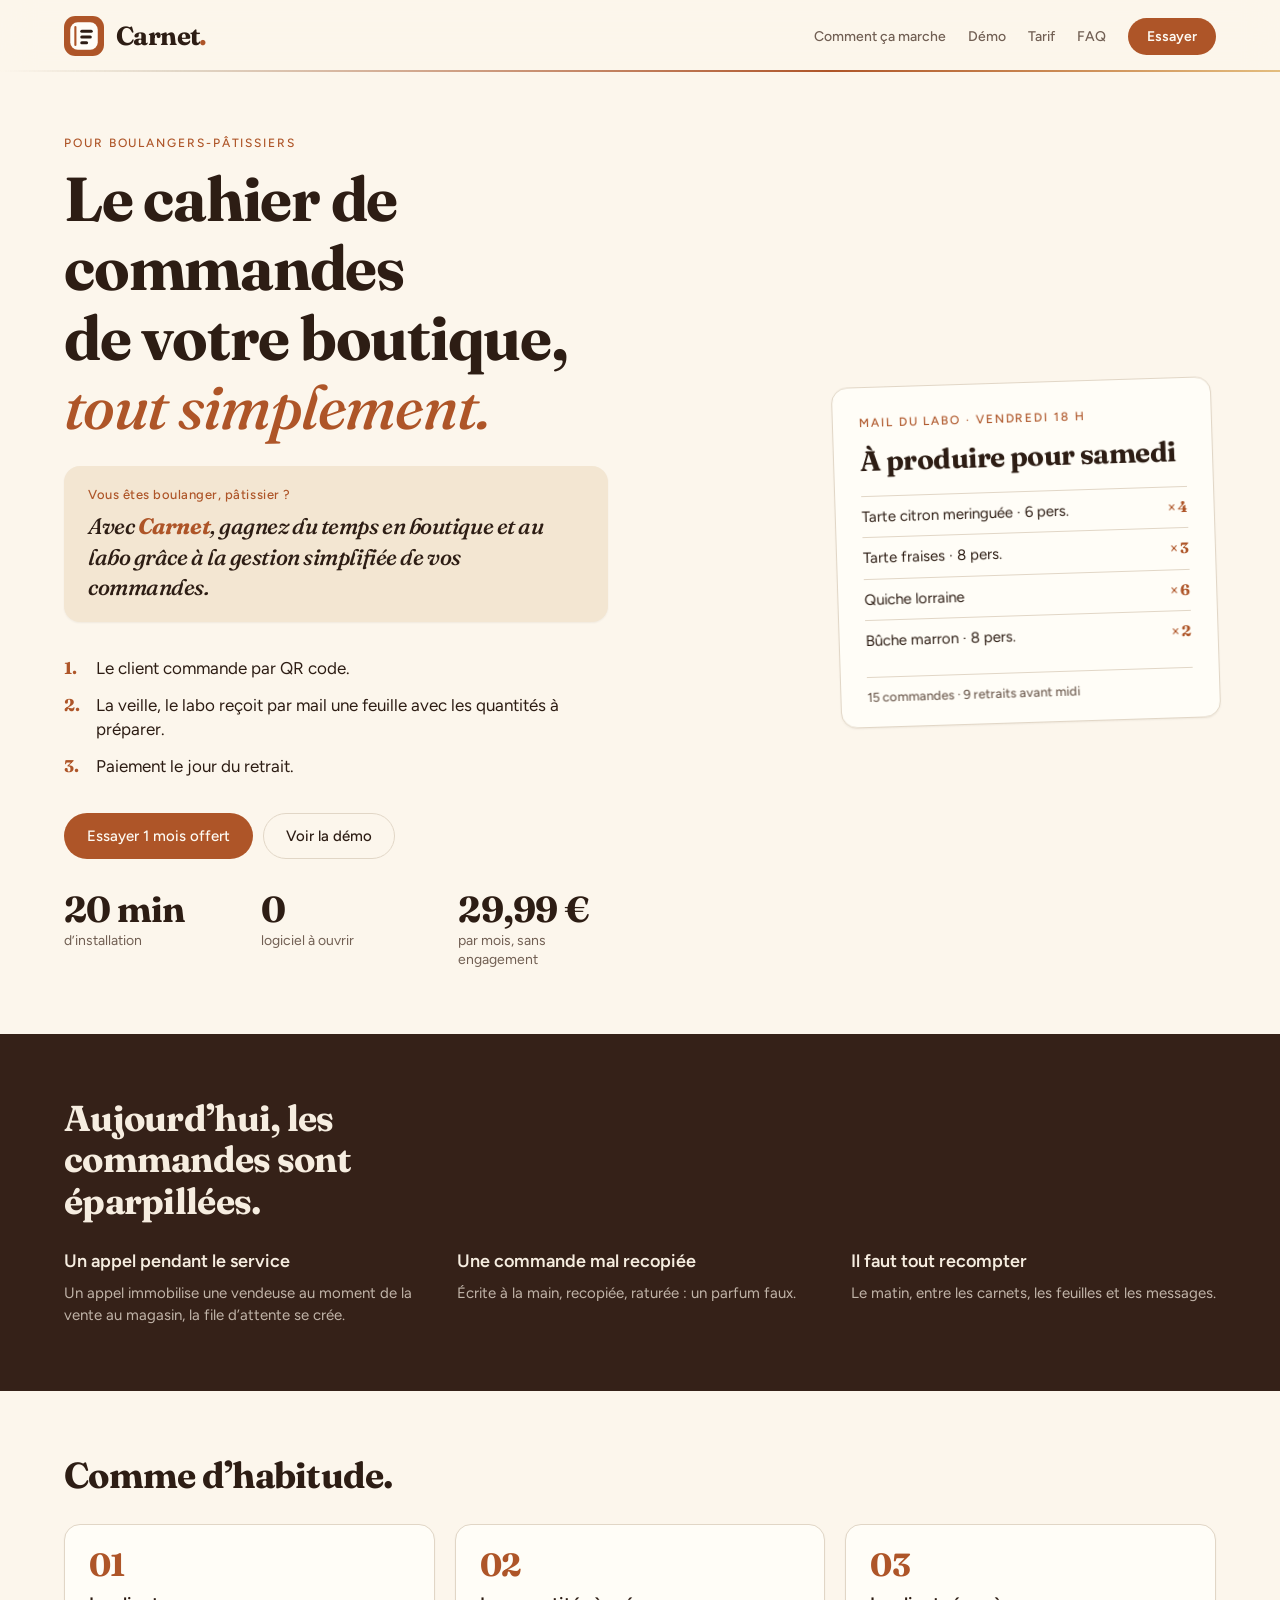
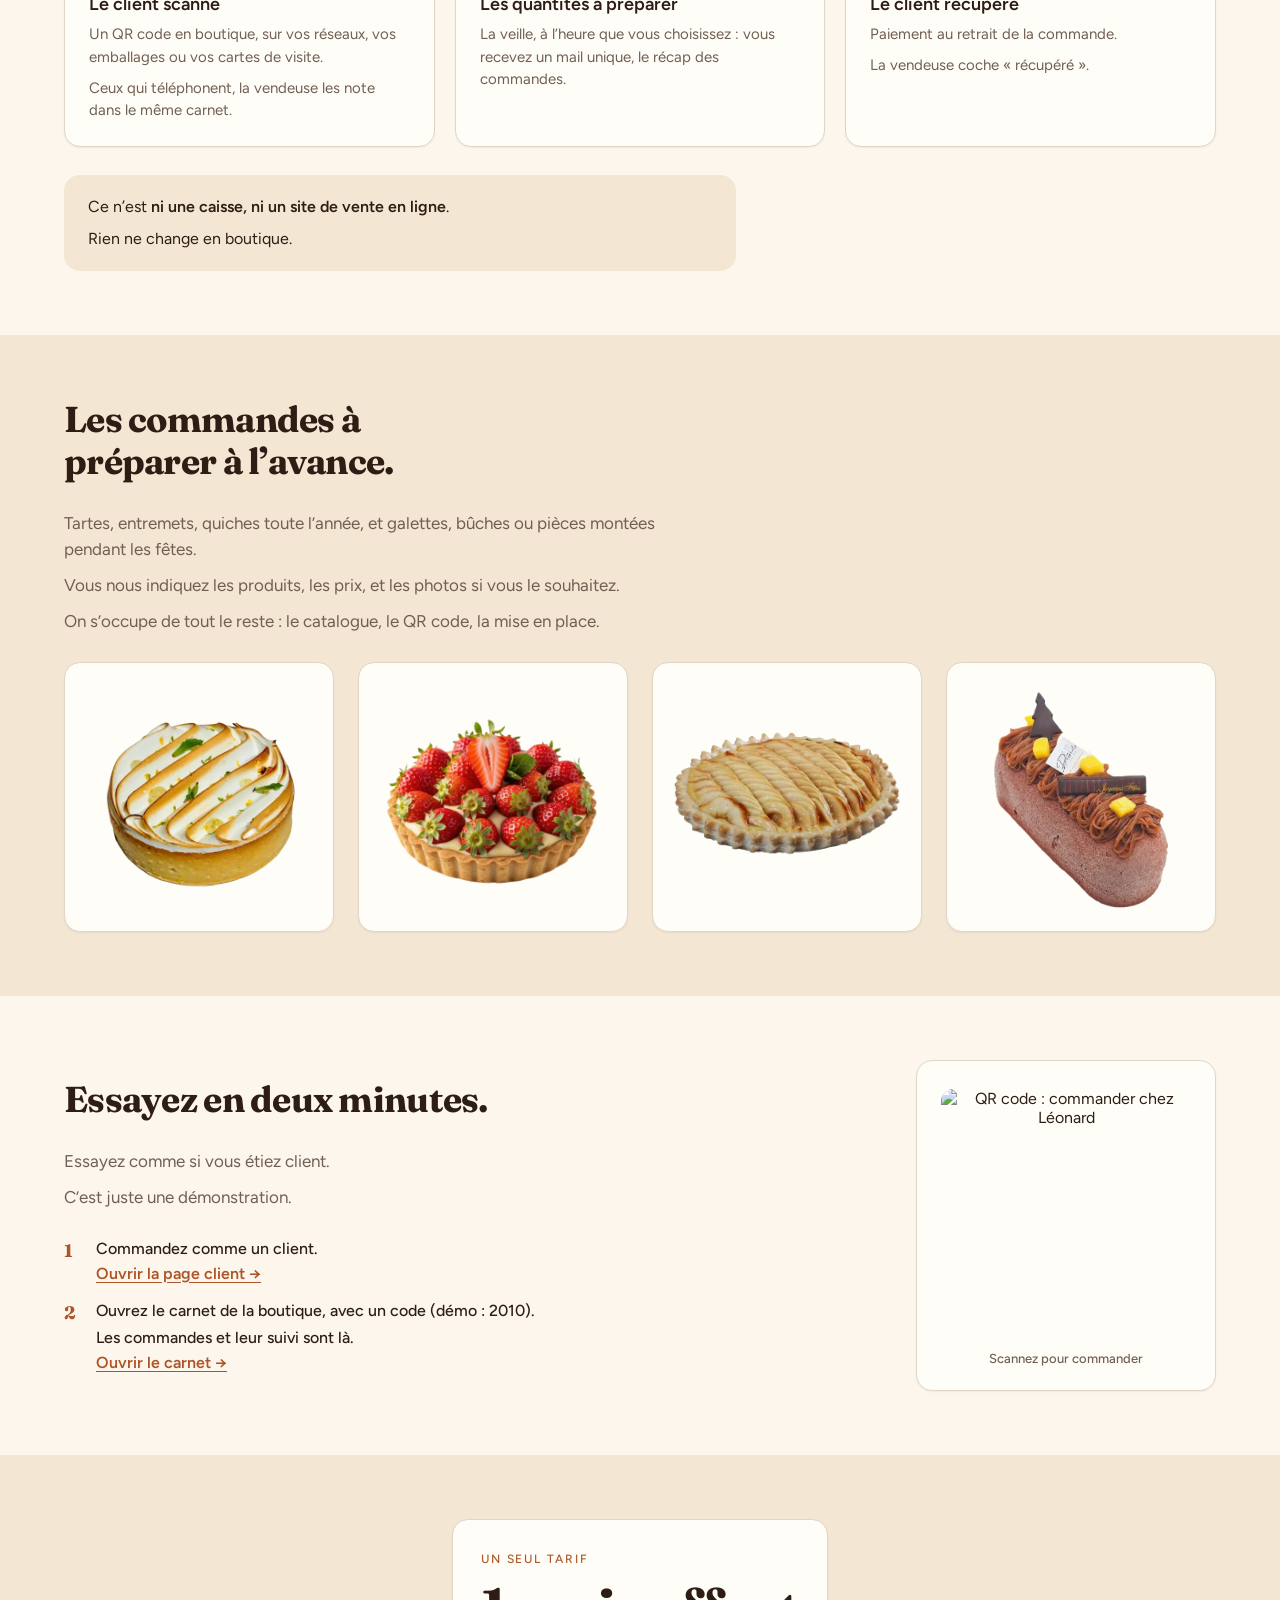
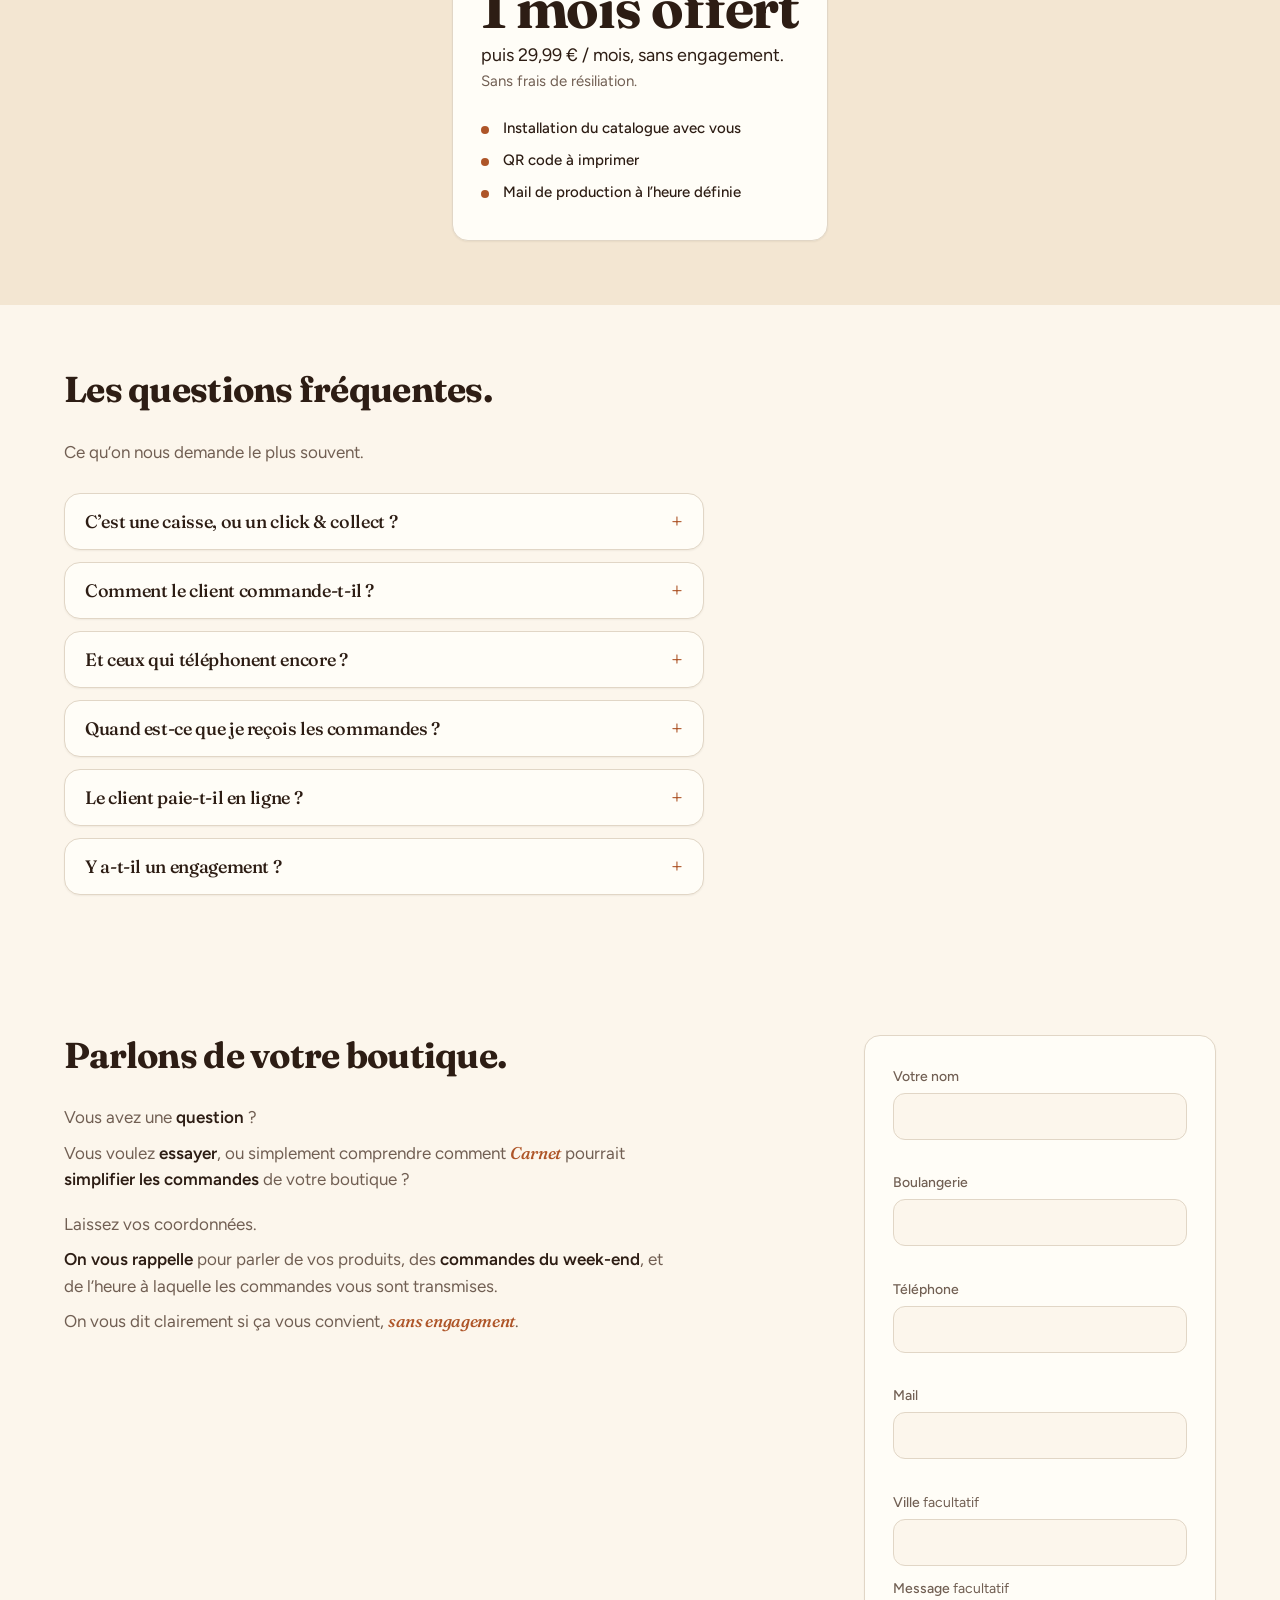
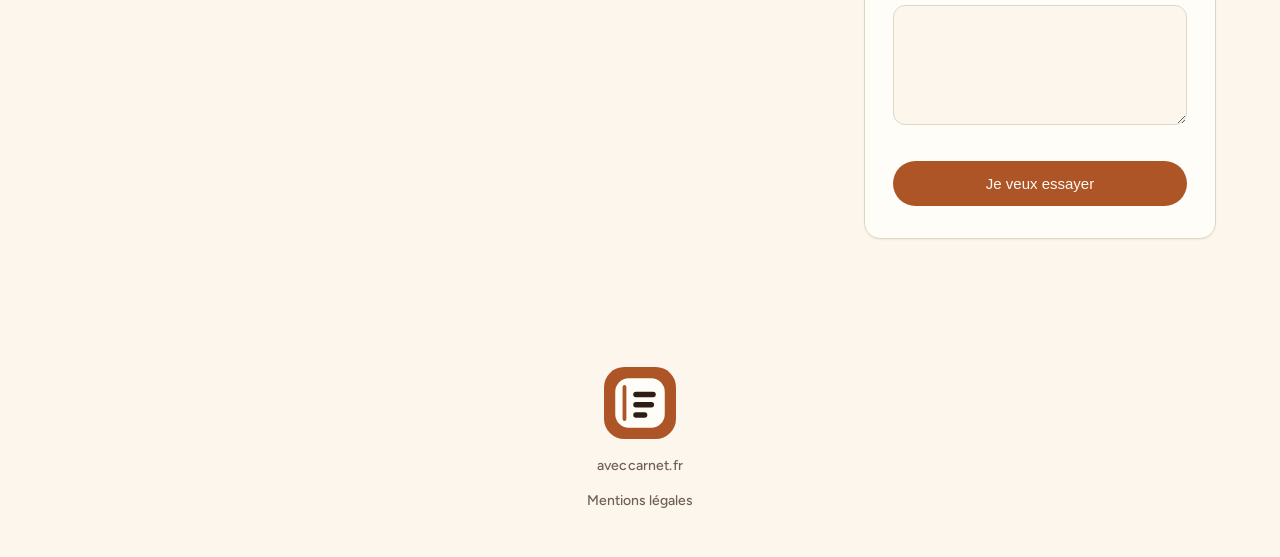
==== commit 127df88f: "Rendre le recap labo lisible (logo et tableaux) et fiabiliser l'envoi a 18h. Co-authored-by: Cursor " ====
--- a/index.html
+++ b/index.html
@@ -307,6 +307,6 @@
   </script>
   <script src="https://cdn.jsdelivr.net/npm/@emailjs/browser@4/dist/email.min.js"></script>
   <script src="email-config.js"></script>
-  <script src="contact.js?v=2"></script>
+  <script src="contact.js?v=3"></script>
 </body>
 </html>
